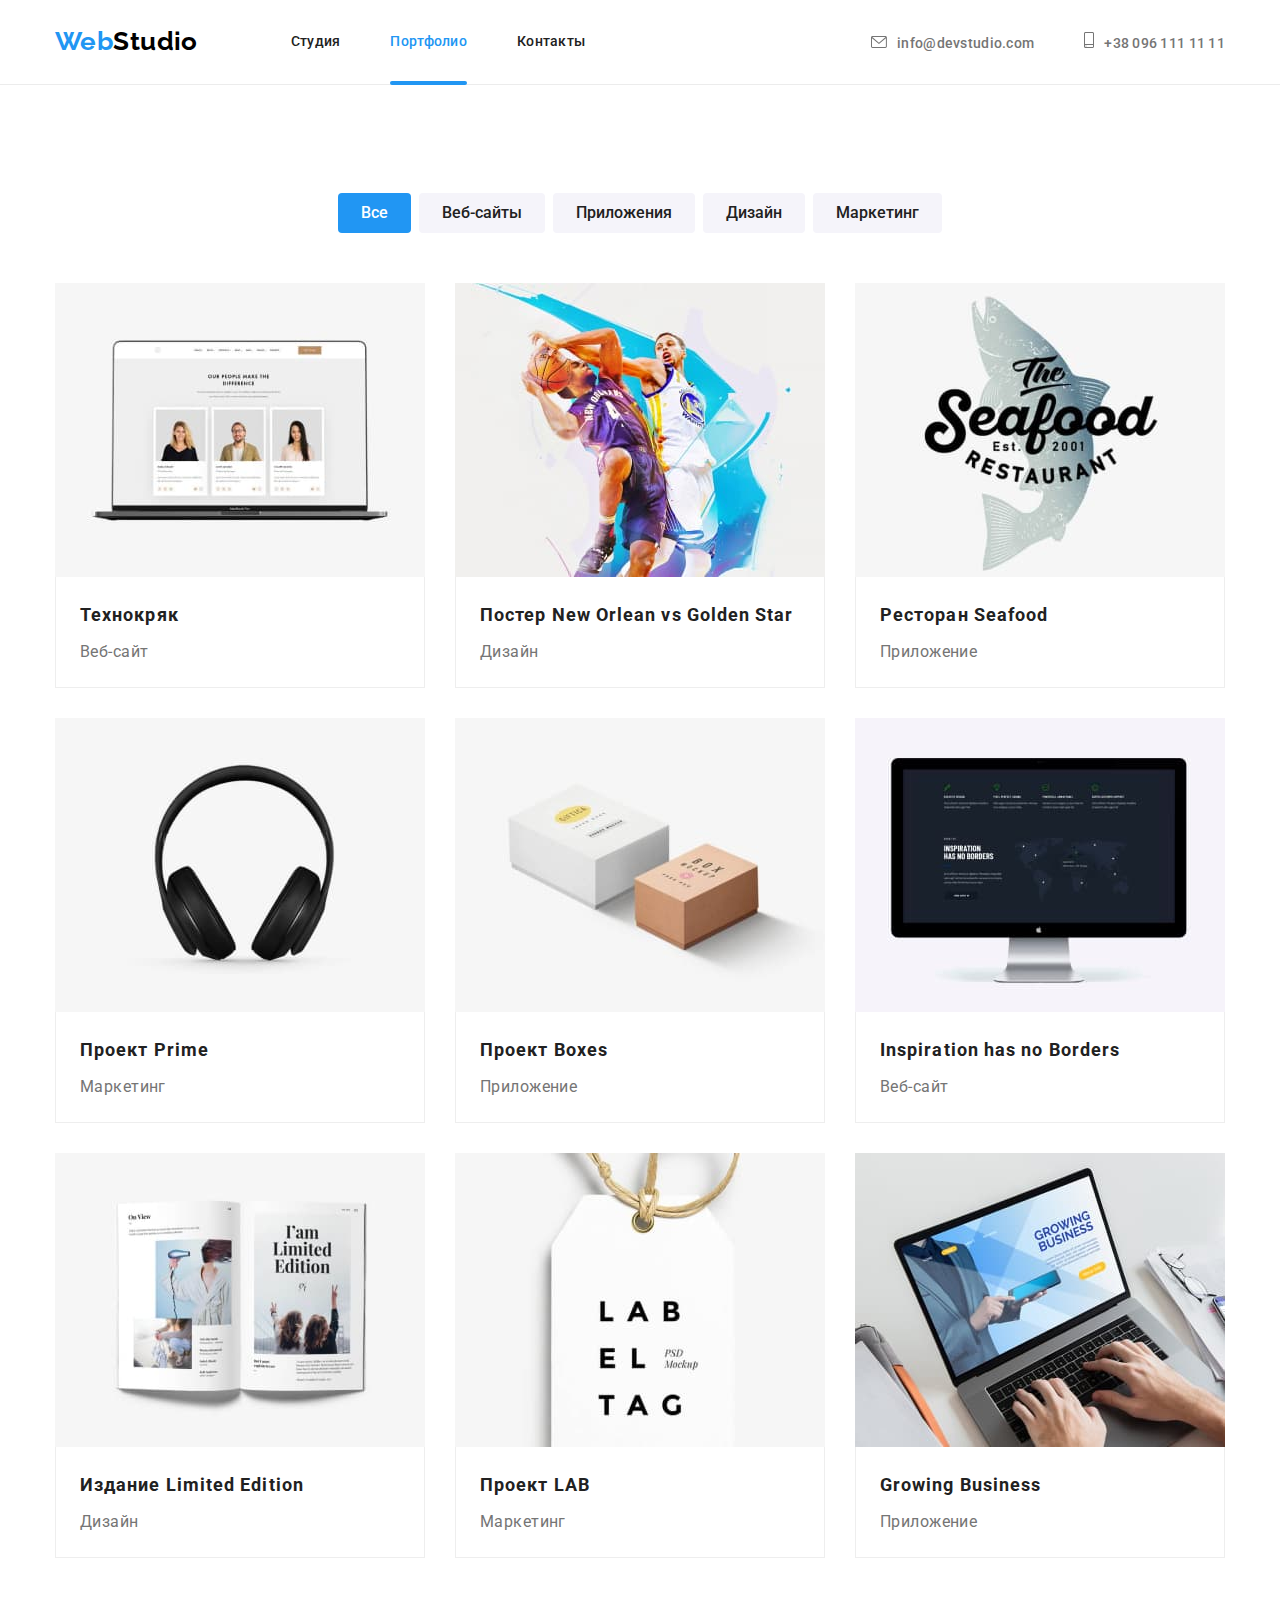
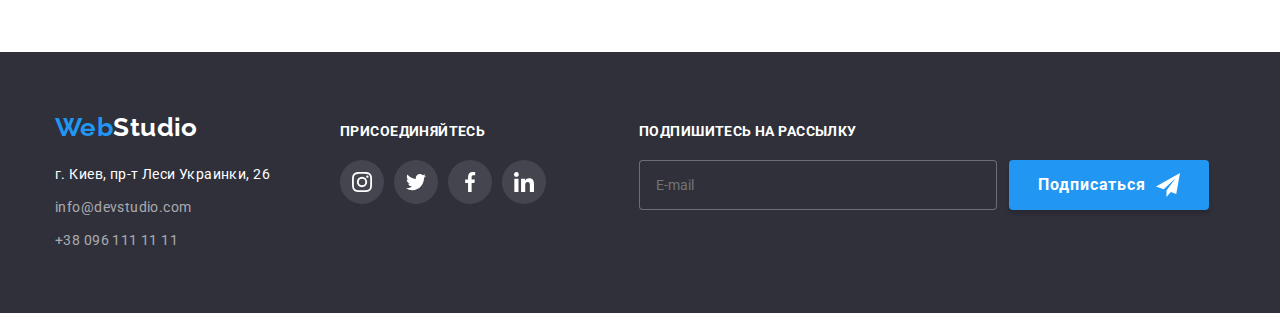
==== portfolio.html @ 598c696b "Initial commit" ====
<!DOCTYPE html>
<html lang="ru">
  <head>
    <meta charset="UTF-8" />
    <meta http-equiv="X-UA-Compatible" content="IE=edge" />
    <meta name="viewport" content="width=device-width, initial-scale=1.0" />
    <title>Portfolio</title>
    <link rel="preconnect" href="https://fonts.googleapis.com" />
    <link rel="preconnect" href="https://fonts.gstatic.com" crossorigin />
    <link
      href="https://fonts.googleapis.com/css2?family=Raleway:wght@700&family=Roboto:wght@400;500;700;900&display=swap"
      rel="stylesheet"
    />

    <link rel="stylesheet" href="./css/main.min.css" />
  </head>
  <body>
    <header class="header">
      <!--Навігація-->
      <div class="container header-box">
        <nav class="nav-box">
          <a href="./index.html" class="logo"><span class="logo--blue">Web</span>Studio</a>
          <ul class="list header-navigation">
            <li class="header__list-item">
              <a href="./index.html" class="header-navigation__link link">Студия</a>
            </li>
            <li class="header__list-item">
              <a href="./portfolio.html" class="header-navigation__link link current">Портфолио</a>
            </li>
            <li class="header__list-item">
              <a href="#" class="header-navigation__link link">Контакты</a>
            </li>
          </ul>
        </nav>
        <!--Контакти-->
        <ul class="list header-contact">
          <li class="header__list-item">
            <a class="header-contact__link" href="mailto:info@devstudio.com">
              <svg class="header-contact__icon-envelope" width="16" height="12">
                <use href="./images/icons.svg#icon-envelope"></use>
              </svg>
              info@devstudio.com</a
            >
          </li>
          <li class="header__list-item">
            <a class="header-contact__link" href="tel:+380961111111">
              <svg class="header-contact__icon-phone" width="10" height="16">
                <use href="./images/icons.svg#icon-smartphone"></use>
              </svg>
              +38 096 111 11 11</a
            >
          </li>
        </ul>
      </div>
    </header>
    <main>
      <section class="container--form">
        <div class="container">
          <h1 class="visually-hidden">Портфолио</h1>
          <ul class="filter-buttons">
            <li class="filter-buttons__list">
              <button type="button" class="filter-buttons__btn active">Все</button>
            </li>
            <li class="filter-buttons__list">
              <button type="button" class="filter-buttons__btn">Веб-сайты</button>
            </li>
            <li class="filter-buttons__list">
              <button type="button" class="filter-buttons__btn">Приложения</button>
            </li>
            <li class="filter-buttons__list">
              <button type="button" class="filter-buttons__btn">Дизайн</button>
            </li>
            <li class="filter-buttons__list">
              <button type="button" class="filter-buttons__btn">Маркетинг</button>
            </li>
          </ul>
          <ul class="list portfolio-cards">
            <li class="portfolio-cards__item--geometry">
              <a href="#" class="portfolio-cards__item link">
                <div class="portfolio-cards__overlay--position">
                  <img src="./images/img-1.jpg" alt="Веб-сайт" width="370" class="card-img" />
                  <div class="portfolio-cards__overlay">
                    <p class="portfolio-cards__overlay-label">
                      Ресурс предлагает комплексные предложения с разным уровнем функционала и
                      сервисов. Все это позволит посетителю получить исчерпывающие сведения о
                      компании или частном лице.
                    </p>
                  </div>
                </div>

                <div class="portfolio-cards__item--border">
                  <h2 class="portfolio-cards__title">Технокряк</h2>
                  <p class="portfolio-cards__description">Веб-сайт</p>
                </div>
              </a>
            </li>
            <li class="portfolio-cards__item--geometry">
              <a href="#" class="portfolio-cards__item link">
                <div class="portfolio-cards__overlay--position">
                  <img src="./images/img-2.jpg" alt="Дизайн" width="370" class="card-img" />
                  <div class="portfolio-cards__overlay">
                    <p class="portfolio-cards__overlay-label">
                      Ресурс предлагает комплексные предложения с разным уровнем функционала и
                      сервисов. Все это позволит посетителю получить исчерпывающие сведения о
                      компании или частном лице.
                    </p>
                  </div>
                </div>
                <div class="portfolio-cards__item--border">
                  <h2 class="portfolio-cards__title">Постер New Orlean vs Golden Star</h2>
                  <p class="portfolio-cards__description">Дизайн</p>
                </div>
              </a>
            </li>
            <li class="portfolio-cards__item--geometry">
              <a href="#" class="portfolio-cards__item link">
                <div class="portfolio-cards__overlay--position">
                  <img src="./images/img-3.jpg" alt="Приложение" width="370" class="card-img" />
                  <div class="portfolio-cards__overlay">
                    <p class="portfolio-cards__overlay-label">
                      Ресурс предлагает комплексные предложения с разным уровнем функционала и
                      сервисов. Все это позволит посетителю получить исчерпывающие сведения о
                      компании или частном лице.
                    </p>
                  </div>
                </div>
                <div class="portfolio-cards__item--border">
                  <h2 class="portfolio-cards__title">Ресторан Seafood</h2>
                  <p class="portfolio-cards__description">Приложение</p>
                </div>
              </a>
            </li>
            <li class="portfolio-cards__item--geometry">
              <a href="#" class="portfolio-cards__item link">
                <div class="portfolio-cards__overlay--position">
                  <img src="./images/img-4.jpg" alt="Маркетинг" width="370" class="card-img" />
                  <div class="portfolio-cards__overlay">
                    <p class="portfolio-cards__overlay-label">
                      Ресурс предлагает комплексные предложения с разным уровнем функционала и
                      сервисов. Все это позволит посетителю получить исчерпывающие сведения о
                      компании или частном лице.
                    </p>
                  </div>
                </div>
                <div class="portfolio-cards__item--border">
                  <h2 class="portfolio-cards__title">Проект Prime</h2>
                  <p class="portfolio-cards__description">Маркетинг</p>
                </div>
              </a>
            </li>
            <li class="portfolio-cards__item--geometry">
              <a href="#" class="portfolio-cards__item link">
                <div class="portfolio-cards__overlay--position">
                  <img src="./images/img-5.jpg" alt="Приложение" width="370" class="card-img" />
                  <div class="portfolio-cards__overlay">
                    <p class="portfolio-cards__overlay-label">
                      Ресурс предлагает комплексные предложения с разным уровнем функционала и
                      сервисов. Все это позволит посетителю получить исчерпывающие сведения о
                      компании или частном лице.
                    </p>
                  </div>
                </div>
                <div class="portfolio-cards__item--border">
                  <h2 class="portfolio-cards__title">Проект Boxes</h2>
                  <p class="portfolio-cards__description">Приложение</p>
                </div>
              </a>
            </li>
            <li class="portfolio-cards__item--geometry">
              <a href="#" class="portfolio-cards__item link">
                <div class="portfolio-cards__overlay--position">
                  <img src="./images/img-6.jpg" alt="Веб-сайт" width="370" class="card-img" />
                  <div class="portfolio-cards__overlay">
                    <p class="portfolio-cards__overlay-label">
                      Ресурс предлагает комплексные предложения с разным уровнем функционала и
                      сервисов. Все это позволит посетителю получить исчерпывающие сведения о
                      компании или частном лице.
                    </p>
                  </div>
                </div>
                <div class="portfolio-cards__item--border">
                  <h2 class="portfolio-cards__title">Inspiration has no Borders</h2>
                  <p class="portfolio-cards__description">Веб-сайт</p>
                </div>
              </a>
            </li>
            <li class="portfolio-cards__item--geometry">
              <a href="#" class="portfolio-cards__item link">
                <div class="portfolio-cards__overlay--position">
                  <img src="./images/img-7.jpg" alt="Дизайн" width="370" class="card-img" />
                  <div class="portfolio-cards__overlay">
                    <p class="portfolio-cards__overlay-label">
                      Ресурс предлагает комплексные предложения с разным уровнем функционала и
                      сервисов. Все это позволит посетителю получить исчерпывающие сведения о
                      компании или частном лице.
                    </p>
                  </div>
                </div>
                <div class="portfolio-cards__item--border">
                  <h2 class="portfolio-cards__title">Издание Limited Edition</h2>
                  <p class="portfolio-cards__description">Дизайн</p>
                </div>
              </a>
            </li>
            <li class="portfolio-cards__item--geometry">
              <a href="#" class="portfolio-cards__item link">
                <div class="portfolio-cards__overlay--position">
                  <img src="./images/img-8.jpg" alt="Маркетинг" width="370" class="card-img" />
                  <div class="portfolio-cards__overlay">
                    <p class="portfolio-cards__overlay-label">
                      Ресурс предлагает комплексные предложения с разным уровнем функционала и
                      сервисов. Все это позволит посетителю получить исчерпывающие сведения о
                      компании или частном лице.
                    </p>
                  </div>
                </div>
                <div class="portfolio-cards__item--border">
                  <h2 class="portfolio-cards__title">Проект LAB</h2>
                  <p class="portfolio-cards__description">Маркетинг</p>
                </div>
              </a>
            </li>
            <li class="portfolio-cards__item--geometry">
              <a href="#" class="portfolio-cards__item link">
                <div class="portfolio-cards__overlay--position">
                  <img src="./images/img-9.jpg" alt="Приложение" width="370" class="card-img" />
                  <div class="portfolio-cards__overlay">
                    <p class="portfolio-cards__overlay-label">
                      Ресурс предлагает комплексные предложения с разным уровнем функционала и
                      сервисов. Все это позволит посетителю получить исчерпывающие сведения о
                      компании или частном лице.
                    </p>
                  </div>
                </div>
                <div class="portfolio-cards__item--border">
                  <h2 class="portfolio-cards__title">Growing Business</h2>
                  <p class="portfolio-cards__description">Приложение</p>
                </div>
              </a>
            </li>
          </ul>
        </div>
      </section>
    </main>
    <!-- Футер -->
    <footer class="footer">
      <div class="container footer--centered">
        <div>
          <a href="./index.html" class="footer__logo logo"
            ><span class="logo--blue">Web</span>Studio</a
          >
          <address class="address">
            <ul class="list">
              <li>
                <a href="#" class="address__link">г. Киев, пр-т Леси Украинки, 26</a>
              </li>
              <li class="address__item">
                <a href="mailto:info@devstudio.com" class="footer__contact-link"
                  >info@devstudio.com</a
                >
              </li>
              <li class="address__item">
                <a href="tel:+380961111111" class="footer__contact-link">+38 096 111 11 11</a>
              </li>
            </ul>
          </address>
        </div>
        <div class="footer-socials">
          <h2 class="footer-socials__title">Присоединяйтесь</h2>
          <ul class="footer-socials__list--position list">
            <li class="socials__item">
              <a class="footer-socials__link socials__link" href="#">
                <svg class="socials__icon" width="20" height="20">
                  <use href="./images/icons.svg#icon-instagram-2"></use>
                </svg>
              </a>
            </li>
            <li class="socials__item">
              <a class="footer-socials__link socials__link" href="#">
                <svg class="socials__icon" width="20" height="20">
                  <use href="./images/icons.svg#icon-twitter-1"></use>
                </svg>
              </a>
            </li>

            <li class="socials__item">
              <a class="footer-socials__link socials__link" href="#">
                <svg class="socials__icon" width="20" height="20">
                  <use href="./images/icons.svg#icon-facebook-1"></use>
                </svg>
              </a>
            </li>

            <li class="socials__item">
              <a class="footer-socials__link socials__link" href="#">
                <svg class="socials__icon" width="20" height="20">
                  <use href="./images/icons.svg#icon-linkedin-1"></use>
                </svg>
              </a>
            </li>
          </ul>
        </div>
        <form class="subscribe-form">
          <label class="subscribe-label" for="email">
            <span class="subscribe-form__title">Подпишитесь на рассылку</span>
            <input
              class="subscribe-form__input"
              type="email"
              name="email"
              id="email"
              placeholder="E-mail"
            />
          </label>
          <button class="subscribe-form__btn" type="submit">
            <span>Подписаться</span>
            <svg class="subscribe-form__icon" width="24" height="24">
              <use href="./images/icons.svg#icon-send"></use>
            </svg>
          </button>
        </form>
      </div>
    </footer>
  </body>
</html>
---- css/main.min.css ----
/*! modern-normalize v1.1.0 | MIT License | https://github.com/sindresorhus/modern-normalize */*,::before,::after{-webkit-box-sizing:border-box;box-sizing:border-box}html{line-height:1.15;-webkit-text-size-adjust:100%;-moz-tab-size:4;-o-tab-size:4;tab-size:4}body{margin:0;font-family:system-ui,-apple-system,"Segoe UI",Roboto,Helvetica,Arial,sans-serif,"Apple Color Emoji","Segoe UI Emoji"}hr{height:0;color:inherit}abbr[title]{-webkit-text-decoration:underline dotted;text-decoration:underline dotted}b,strong{font-weight:bolder}code,kbd,samp,pre{font-family:ui-monospace, SFMono-Regular, Consolas, 'Liberation Mono', Menlo, monospace;font-size:1em}small{font-size:80%}sub,sup{font-size:75%;line-height:0;position:relative;vertical-align:baseline}sub{bottom:-0.25em}sup{top:-0.5em}table{text-indent:0;border-color:inherit}button,input,optgroup,select,textarea{font-family:inherit;font-size:100%;line-height:1.15;margin:0}button,select{text-transform:none}button,[type='button'],[type='reset'],[type='submit']{-webkit-appearance:button}::-moz-focus-inner{border-style:none;padding:0}:-moz-focusring{outline:1px dotted ButtonText}:-moz-ui-invalid{box-shadow:none}legend{padding:0}progress{vertical-align:baseline}::-webkit-inner-spin-button,::-webkit-outer-spin-button{height:auto}[type='search']{-webkit-appearance:textfield;outline-offset:-2px}::-webkit-search-decoration{-webkit-appearance:none}::-webkit-file-upload-button{-webkit-appearance:button;font:inherit}summary{display:list-item}.visually-hidden{position:absolute;width:1px;height:1px;margin:-1px;border:0;padding:0;white-space:nowrap;-webkit-clip-path:inset(100%);clip-path:inset(100%);clip:rect(0 0 0 0);overflow:hidden}h1,h2,h3,h4,h5,h6,p{margin:0}.list{list-style-type:none;margin:0;padding:0}.works--form{padding-top:0}body{font-family:"Roboto",sans-serif;color:#757575;background-color:#fff;font-size:14px;letter-spacing:0.03em}img{display:block}.container{width:1200px;padding-left:15px;padding-right:15px;margin-left:auto;margin-right:auto}.header{border-bottom:1px solid #ececec}.header-box{display:-webkit-box;display:-ms-flexbox;display:flex;-webkit-box-align:center;-ms-flex-align:center;align-items:center}.header .header-contact{display:-webkit-box;display:-ms-flexbox;display:flex;-webkit-box-align:baseline;-ms-flex-align:baseline;align-items:baseline;margin-left:auto}.header__list-item{display:inline-block}.header__list-item:not(:last-child){margin-right:50px}.header-contact__icon-envelope{display:inline-block;fill:currentColor;width:16px;height:12px;margin-right:10px;background-size:contain}.header-contact__icon-phone{display:inline-block;fill:currentColor;width:10px;height:16px;margin-right:10px}.header-contact__link{display:-webkit-box;display:-ms-flexbox;display:flex;-webkit-box-align:baseline;-ms-flex-align:baseline;align-items:baseline;text-decoration:none;font-weight:500;line-height:1.14;letter-spacing:0.02em;padding-top:32px;padding-bottom:32px;color:#757575;-webkit-transition:color 250ms cubic-bezier(0.4, 0, 0.2, 1);transition:color 250ms cubic-bezier(0.4, 0, 0.2, 1)}.header-contact__link:not(:last-child){margin-right:50px;margin-left:330px}.header-contact__link:hover,.header-contact__link:focus{color:#2196f3}.logo{display:block;color:#000;font-family:"Raleway",sans-serif;font-weight:700;font-size:26px;line-height:1.19;text-decoration:none;margin-right:93px;padding-top:24px;padding-bottom:25px}.logo--blue{color:#2196f3}.nav-box{display:-webkit-box;display:-ms-flexbox;display:flex;-webkit-box-align:center;-ms-flex-align:center;align-items:center}.header-navigation{display:-webkit-box;display:-ms-flexbox;display:flex}.header-navigation__link{display:-webkit-box;display:-ms-flexbox;display:flex;-webkit-box-align:baseline;-ms-flex-align:baseline;align-items:baseline;color:#212121;text-decoration:none;font-weight:500;line-height:1.14;letter-spacing:0.02em;padding-top:32px;padding-bottom:32px;-webkit-transition:color 250ms cubic-bezier(0.4, 0, 0.2, 1);transition:color 250ms cubic-bezier(0.4, 0, 0.2, 1)}.header-navigation__link:hover,.header-navigation__link:focus{color:#2196f3}.header-navigation__link.current{color:#2196f3;position:relative}.header-navigation__link.current::after{position:absolute;content:'';display:block;width:100%;height:4px;border-radius:2px;background-color:#2196f3;left:0;bottom:-3px;-webkit-transition:opacity 250ms cubic-bezier(0.4, 0, 0.2, 1);transition:opacity 250ms cubic-bezier(0.4, 0, 0.2, 1)}.section-title{color:#212121;font-size:36px;line-height:1.17;text-align:center;margin-bottom:50px}.container--form{padding-top:94px;padding-bottom:94px;background-color:#fff}.section-box{display:-webkit-box;display:-ms-flexbox;display:flex}.team__item,.portfolio-cards__item--geometry{display:block;margin-right:30px;margin-bottom:30px}.section-box__label{position:absolute;width:100%;padding:27px 0;background-color:rgba(47,48,58,0.8);color:#fff;font-weight:700;line-height:1.14;text-align:center;letter-spacing:0.03em;text-transform:uppercase;bottom:0;left:0}.hero__button{color:#fff;background-color:#2196f3;font-family:inherit;font-weight:700;font-size:16px;line-height:1.88;cursor:pointer;margin:0 485px;min-width:200px;min-height:50px;padding:10px 32px;border-radius:4px;border:transparent;-webkit-transition:color 250ms cubic-bezier(0.4, 0, 0.2, 1);transition:color 250ms cubic-bezier(0.4, 0, 0.2, 1)}.hero__button:hover,.hero__button:focus{background-color:#188ce8}.hero__title{color:#fff;font-weight:900;font-size:44px;line-height:1.36;text-align:center;letter-spacing:0.06em;text-transform:uppercase;margin-left:auto;margin-right:auto;margin-bottom:30px;width:696px}.hero--form{padding-top:200px;padding-bottom:200px}.hero{background-color:#2f303a;background-image:-webkit-gradient(linear, left top, right top, from(rgba(47,48,58,0.4)), to(rgba(47,48,58,0.4))),url(../images/hero-img.jpg);background-image:linear-gradient(to right, rgba(47,48,58,0.4), rgba(47,48,58,0.4)),url(../images/hero-img.jpg);max-width:1600px;background-position:center;background-size:cover;margin-left:auto;margin-right:auto}.section-box__item{position:relative;margin-right:30px}.section-box__item:last-child{margin-right:0px}.benefits__icon{display:-webkit-box;display:-ms-flexbox;display:flex;-webkit-box-align:center;-ms-flex-align:center;align-items:center;-webkit-box-pack:center;-ms-flex-pack:center;justify-content:center;height:120px;margin-bottom:30px;border-radius:4px;background-color:#f5f4fa;-webkit-transition:color 250ms cubic-bezier(0.4, 0, 0.2, 1);transition:color 250ms cubic-bezier(0.4, 0, 0.2, 1)}.benefits__title{font-size:14px;line-height:1.14;text-transform:uppercase;color:#212121}.benefits__label{line-height:1.71;margin-top:10px;width:270px}.portfolio-cards__item--geometry:nth-child(3n+3){margin-right:0px}.portfolio-cards__item--border{padding:20px 24px;border-right:1px solid #eee;border-bottom:1px solid #eee;border-left:1px solid #eee}.portfolio-box{padding-bottom:94px;padding-top:94px}.filter-buttons{display:-webkit-box;display:-ms-flexbox;display:flex;-webkit-box-pack:center;-ms-flex-pack:center;justify-content:center;list-style-type:none;margin-bottom:50px;padding:0}.filter-buttons__list{margin-left:8px}.filter-buttons__list:first-child{margin-left:0}.filter-buttons__btn{font-family:inherit;color:#212121;background-color:#f5f4fa;font-weight:500;font-size:16px;line-height:1.62;text-align:center;padding:6px 22px;border:1px solid transparent;border-radius:4px;-webkit-transition:color 250ms cubic-bezier(0.4, 0, 0.2, 1),background-color 250ms cubic-bezier(0.4, 0, 0.2, 1),-webkit-box-shadow 250ms cubic-bezier(0.4, 0, 0.2, 1);transition:color 250ms cubic-bezier(0.4, 0, 0.2, 1),background-color 250ms cubic-bezier(0.4, 0, 0.2, 1),-webkit-box-shadow 250ms cubic-bezier(0.4, 0, 0.2, 1);transition:color 250ms cubic-bezier(0.4, 0, 0.2, 1),background-color 250ms cubic-bezier(0.4, 0, 0.2, 1),box-shadow 250ms cubic-bezier(0.4, 0, 0.2, 1);transition:color 250ms cubic-bezier(0.4, 0, 0.2, 1),background-color 250ms cubic-bezier(0.4, 0, 0.2, 1),box-shadow 250ms cubic-bezier(0.4, 0, 0.2, 1),-webkit-box-shadow 250ms cubic-bezier(0.4, 0, 0.2, 1)}.filter-buttons__btn:hover,.filter-buttons__btn:focus{color:#fff;background-color:#2196f3;-webkit-box-shadow:0px 3px 1px rgba(0,0,0,0.1),0px 1px 2px rgba(0,0,0,0.08),0px 2px 2px rgba(0,0,0,0.12);box-shadow:0px 3px 1px rgba(0,0,0,0.1),0px 1px 2px rgba(0,0,0,0.08),0px 2px 2px rgba(0,0,0,0.12)}.filter-buttons__btn.active{background-color:#2196f3;color:#fff}.portfolio-cards__overlay--position{position:relative;overflow:hidden}.portfolio-cards__overlay{position:absolute;top:0;left:0;width:370px;padding:63px 24px;background-color:rgba(33,150,243,0.9);overflow:hidden;-webkit-transition:-webkit-transform 250ms cubic-bezier(0.4, 0, 0.2, 1);transition:-webkit-transform 250ms cubic-bezier(0.4, 0, 0.2, 1);transition:transform 250ms cubic-bezier(0.4, 0, 0.2, 1);transition:transform 250ms cubic-bezier(0.4, 0, 0.2, 1), -webkit-transform 250ms cubic-bezier(0.4, 0, 0.2, 1);-webkit-transform:translateY(160%);transform:translateY(160%)}.portfolio-cards__overlay-label{font-size:18px;line-height:1.56;letter-spacing:0.03em;color:#fff}.portfolio-cards{display:-webkit-box;display:-ms-flexbox;display:flex;-ms-flex-wrap:wrap;flex-wrap:wrap;margin-bottom:-30px}.portfolio-cards__item{text-decoration:none;display:block;-webkit-transition:-webkit-box-shadow 250ms cubic-bezier(0.4, 0, 0.2, 1);transition:-webkit-box-shadow 250ms cubic-bezier(0.4, 0, 0.2, 1);transition:box-shadow 250ms cubic-bezier(0.4, 0, 0.2, 1);transition:box-shadow 250ms cubic-bezier(0.4, 0, 0.2, 1), -webkit-box-shadow 250ms cubic-bezier(0.4, 0, 0.2, 1)}.portfolio-cards__item:hover,.portfolio-cards__item:focus{-webkit-box-shadow:0px 4px 4px rgba(0,0,0,0.25);box-shadow:0px 4px 4px rgba(0,0,0,0.25)}.portfolio-cards__item:hover .portfolio-cards__overlay{position:absolute;top:0;left:0;width:370px;padding:63px 24px;background-color:rgba(33,150,243,0.9);-webkit-transform:translateY(0);transform:translateY(0)}.portfolio-cards__title{font-size:18px;line-height:2;letter-spacing:0.06em;color:#212121;margin-bottom:4px}.portfolio-cards__description{font-size:16px;line-height:1.88;color:#757575}.team--bgc{background-color:#f5f4fa}.team__item{-webkit-box-shadow:0px 1px 3px rgba(0,0,0,0.12),0px 1px 1px rgba(0,0,0,0.14),0px 2px 1px rgba(0,0,0,0.2);box-shadow:0px 1px 3px rgba(0,0,0,0.12),0px 1px 1px rgba(0,0,0,0.14),0px 2px 1px rgba(0,0,0,0.2);border-radius:0px 0px 4px 4px}.team__item--border{background-color:#fff;padding-top:30px;padding-bottom:30px;border-radius:0px 0px 4px 4px;border-right:1px solid #eee;border-bottom:1px solid #eee;border-left:1px solid #eee}.team__member{font-weight:500;font-size:16px;line-height:1.19;text-align:center;color:#212121}.team__position{font-size:16px;line-height:1.19;text-align:center;margin-top:10px;margin-bottom:16px}.socials{display:-webkit-box;display:-ms-flexbox;display:flex;-webkit-box-pack:center;-ms-flex-pack:center;justify-content:center}.socials__item:not(:last-child){margin-right:10px}.socials__link{display:-webkit-box;display:-ms-flexbox;display:flex;-webkit-box-pack:center;-ms-flex-pack:center;justify-content:center;-webkit-box-align:center;-ms-flex-align:center;align-items:center;width:44px;height:44px;border-radius:50%;color:#afb1b8;-webkit-transition:background-color 250ms cubic-bezier(0.4, 0, 0.2, 1),color 250ms cubic-bezier(0.4, 0, 0.2, 1);transition:background-color 250ms cubic-bezier(0.4, 0, 0.2, 1),color 250ms cubic-bezier(0.4, 0, 0.2, 1)}.socials__link:hover,.socials__link:focus{background-color:#2196f3;color:#fff}.socials__icon{fill:currentColor}.clients{display:-webkit-box;display:-ms-flexbox;display:flex;-webkit-box-pack:center;-ms-flex-pack:center;justify-content:center;margin-top:50px}.clients__item:not(:last-child){margin-right:30px}.clients__link{display:-webkit-box;display:-ms-flexbox;display:flex;-webkit-box-pack:center;-ms-flex-pack:center;justify-content:center;-webkit-box-align:center;-ms-flex-align:center;align-items:center;width:170px;height:92px;color:#afb1b8;border:1px solid #afb1b8;border-radius:5px;-webkit-transition:color 250ms cubic-bezier(0.4, 0, 0.2, 1),border 250ms cubic-bezier(0.4, 0, 0.2, 1);transition:color 250ms cubic-bezier(0.4, 0, 0.2, 1),border 250ms cubic-bezier(0.4, 0, 0.2, 1)}.clients__link:hover,.clients__link:focus{color:#2196f3;border:1px solid #2196f3}.clients__icon{fill:currentColor;background-size:contain}.footer{background-color:#2f303a;padding-top:60px;padding-bottom:60px}.footer--centered{display:-webkit-box;display:-ms-flexbox;display:flex;-webkit-box-align:baseline;-ms-flex-align:baseline;align-items:baseline}.footer__logo{color:#fff;padding:0;margin:0}.address{margin-top:20px}.address__link{color:#fff;font-style:normal;line-height:1.71;text-decoration:none;font-style:normal}.address__item{margin-top:9px}.footer__contact-link{text-decoration:none;color:rgba(255,255,255,0.6);font-style:normal;line-height:1.71;-webkit-transition:color 250ms cubic-bezier(0.4, 0, 0.2, 1);transition:color 250ms cubic-bezier(0.4, 0, 0.2, 1)}.footer__contact-link:hover,.footer__contact-link:focus{color:#2196f3}.footer-socials{margin-left:70px}.footer-socials__title,.subscribe-label{color:#fff;font-weight:700;font-size:14px;line-height:1.14;letter-spacing:0.03em;text-transform:uppercase}.footer-socials__title{margin-bottom:20px}.footer-socials__list--position{display:-webkit-box;display:-ms-flexbox;display:flex;-webkit-box-pack:center;-ms-flex-pack:center;justify-content:center}.footer-socials__link{color:#fff;background-color:rgba(255,255,255,0.1);-webkit-transition:background-color 250ms cubic-bezier(0.4, 0, 0.2, 1);transition:background-color 250ms cubic-bezier(0.4, 0, 0.2, 1)}.footer-socials__link:hover,.footer-socials__link:focus{background-color:#2196f3}.subscribe-form{display:-webkit-box;display:-ms-flexbox;display:flex;-webkit-box-align:end;-ms-flex-align:end;align-items:flex-end;margin-left:93px;margin-right:auto}.subscribe-form__title{display:block;margin-bottom:20px}.subscribe-form__input{width:358px;height:50px;margin-right:12px;padding:15px 16px;background-color:#2f303a;color:rgba(255,255,255,0.6);outline:transparent;border:1px solid rgba(255,255,255,0.3);border-radius:4px}.subscribe-form__icon{margin-left:10px}.subscribe-form__btn{display:-webkit-box;display:-ms-flexbox;display:flex;-webkit-box-pack:center;-ms-flex-pack:center;justify-content:center;-webkit-box-align:center;-ms-flex-align:center;align-items:center;width:200px;height:50px;background-color:#2196f3;color:#fff;font-weight:700;font-size:16px;line-height:1.88;letter-spacing:0.06em;cursor:pointer;border-radius:4px;-webkit-box-shadow:0px 4px 4px rgba(0,0,0,0.15);box-shadow:0px 4px 4px rgba(0,0,0,0.15);border-color:transparent}.backdrop{position:fixed;top:0;left:0;width:100vw;height:100vh;background-color:rgba(0,0,0,0.2);opacity:1;visibility:visible;pointer-events:initial;-webkit-transition:opacity 250ms cubic-bezier(0.4, 0, 0.2, 1),visibility 250ms cubic-bezier(0.4, 0, 0.2, 1);transition:opacity 250ms cubic-bezier(0.4, 0, 0.2, 1),visibility 250ms cubic-bezier(0.4, 0, 0.2, 1)}.backdrop.is-hidden{opacity:0;visibility:hidden;pointer-events:none}.modal{position:absolute;top:50%;left:50%;-webkit-transform:translate(-50%, -50%);transform:translate(-50%, -50%);width:528px;height:581px;padding:40px 40px;background-color:#fff;-webkit-box-shadow:0px 1px 3px rgba(0,0,0,0.12),0px 1px 1px rgba(0,0,0,0.14),0px 2px 1px rgba(0,0,0,0.2);box-shadow:0px 1px 3px rgba(0,0,0,0.12),0px 1px 1px rgba(0,0,0,0.14),0px 2px 1px rgba(0,0,0,0.2);border-radius:4px}.modal__close-btn{position:absolute;top:8px;right:8px;display:-webkit-box;display:-ms-flexbox;display:flex;-webkit-box-pack:center;-ms-flex-pack:center;justify-content:center;-webkit-box-align:center;-ms-flex-align:center;align-items:center;width:30px;height:30px;border:1px solid rgba(0,0,0,0.1);border-radius:50%;padding:0;background-color:#fff;cursor:pointer}.modal__close-btn:hover .modal__close-icon,.modal__close-btn:focus .modal__close-icon{fill:#2196f3}.modal__close-icon{-webkit-transition:fill 250ms cubic-bezier(0.4, 0, 0.2, 1);transition:fill 250ms cubic-bezier(0.4, 0, 0.2, 1)}.modal-form{display:-webkit-box;display:-ms-flexbox;display:flex;-webkit-box-orient:vertical;-webkit-box-direction:normal;-ms-flex-direction:column;flex-direction:column;-webkit-box-align:center;-ms-flex-align:center;align-items:center}.modal-form__title{font-weight:700;font-size:20px;line-height:1.15;text-align:center;letter-spacing:0.03em;margin-bottom:12px;color:#212121}.modal-form__group{display:-webkit-box;display:-ms-flexbox;display:flex;-webkit-box-orient:vertical;-webkit-box-direction:normal;-ms-flex-direction:column;flex-direction:column;width:448px}.modal-form__label{position:relative;display:-webkit-box;display:-ms-flexbox;display:flex;-webkit-box-orient:vertical;-webkit-box-direction:normal;-ms-flex-direction:column;flex-direction:column;margin-bottom:10px;font-size:12px;line-height:1.16;letter-spacing:0.01em}.modal-form__label:last-of-type{margin-bottom:20px}.modal-form__input{height:40px;margin-top:4px;padding-left:41px;outline:transparent;border:1px solid rgba(33,33,33,0.2);border-radius:4px;-webkit-transition:border 250ms cubic-bezier(0.4, 0, 0.2, 1);transition:border 250ms cubic-bezier(0.4, 0, 0.2, 1)}.modal-form__input:hover,.modal-form__input:focus-within{border:1px solid #2196f3}.modal-form__input:hover+.modal-form__icon,.modal-form__input:focus+.modal-form__icon{fill:#2196f3}.modal-form__textarea-input{height:120px;padding:12px 16px;resize:none}.modal-form__textarea-input::-webkit-input-placeholder{line-height:1.17;letter-spacing:0.01em;color:rgba(117,117,117,0.5)}.modal-form__textarea-input:-ms-input-placeholder{line-height:1.17;letter-spacing:0.01em;color:rgba(117,117,117,0.5)}.modal-form__textarea-input::-ms-input-placeholder{line-height:1.17;letter-spacing:0.01em;color:rgba(117,117,117,0.5)}.modal-form__textarea-input::placeholder{line-height:1.17;letter-spacing:0.01em;color:rgba(117,117,117,0.5)}.modal-form__icon{position:absolute;top:0;left:0;-webkit-transform:translate(12px, 29px);transform:translate(12px, 29px);fill:#212121;-webkit-transition:fill 250ms cubic-bezier(0.4, 0, 0.2, 1);transition:fill 250ms cubic-bezier(0.4, 0, 0.2, 1)}.modal-form__agreement-form{display:-webkit-box;display:-ms-flexbox;display:flex;-webkit-box-align:center;-ms-flex-align:center;align-items:center;-webkit-box-pack:center;-ms-flex-pack:center;justify-content:center}.modal-form__agreement-label{display:-webkit-box;display:-ms-flexbox;display:flex;-webkit-box-align:center;-ms-flex-align:center;align-items:center}.checkbox-txt{line-height:1.71}.checkbox-link{line-height:1.71;color:#2196f3}.modal-form__checkbox{display:-webkit-box;display:-ms-flexbox;display:flex;-webkit-box-align:center;-ms-flex-align:center;align-items:center;-webkit-box-pack:center;-ms-flex-pack:center;justify-content:center;width:16px;height:15px;margin-right:7px;border-radius:2px;outline:2px solid #2196f3;outline-offset:-2px;background-color:#fff;-webkit-transition:background-color 250ms cubic-bezier(0.4, 0, 0.2, 1);transition:background-color 250ms cubic-bezier(0.4, 0, 0.2, 1)}.modal-form__checkbox:focus{outline:2px solid #212121;outline-offset:-2px}.modal-form__checkbox-icon{fill:#fff}.checkbox:checked+.modal-form__checkbox{background-color:#2196f3}.modal-form__send-btn{margin-top:30px;-webkit-transition:background-color 250ms cubic-bezier(0.4, 0, 0.2, 1),-webkit-box-shadow 250ms cubic-bezier(0.4, 0, 0.2, 1);transition:background-color 250ms cubic-bezier(0.4, 0, 0.2, 1),-webkit-box-shadow 250ms cubic-bezier(0.4, 0, 0.2, 1);transition:background-color 250ms cubic-bezier(0.4, 0, 0.2, 1),box-shadow 250ms cubic-bezier(0.4, 0, 0.2, 1);transition:background-color 250ms cubic-bezier(0.4, 0, 0.2, 1),box-shadow 250ms cubic-bezier(0.4, 0, 0.2, 1),-webkit-box-shadow 250ms cubic-bezier(0.4, 0, 0.2, 1)}.modal-form__send-btn:hover,.modal-form__send-btn:focus{-webkit-box-shadow:0px 4px 4px rgba(0,0,0,0.15);box-shadow:0px 4px 4px rgba(0,0,0,0.15);background-color:#188ce8}
/*# sourceMappingURL=main.min.css.map */
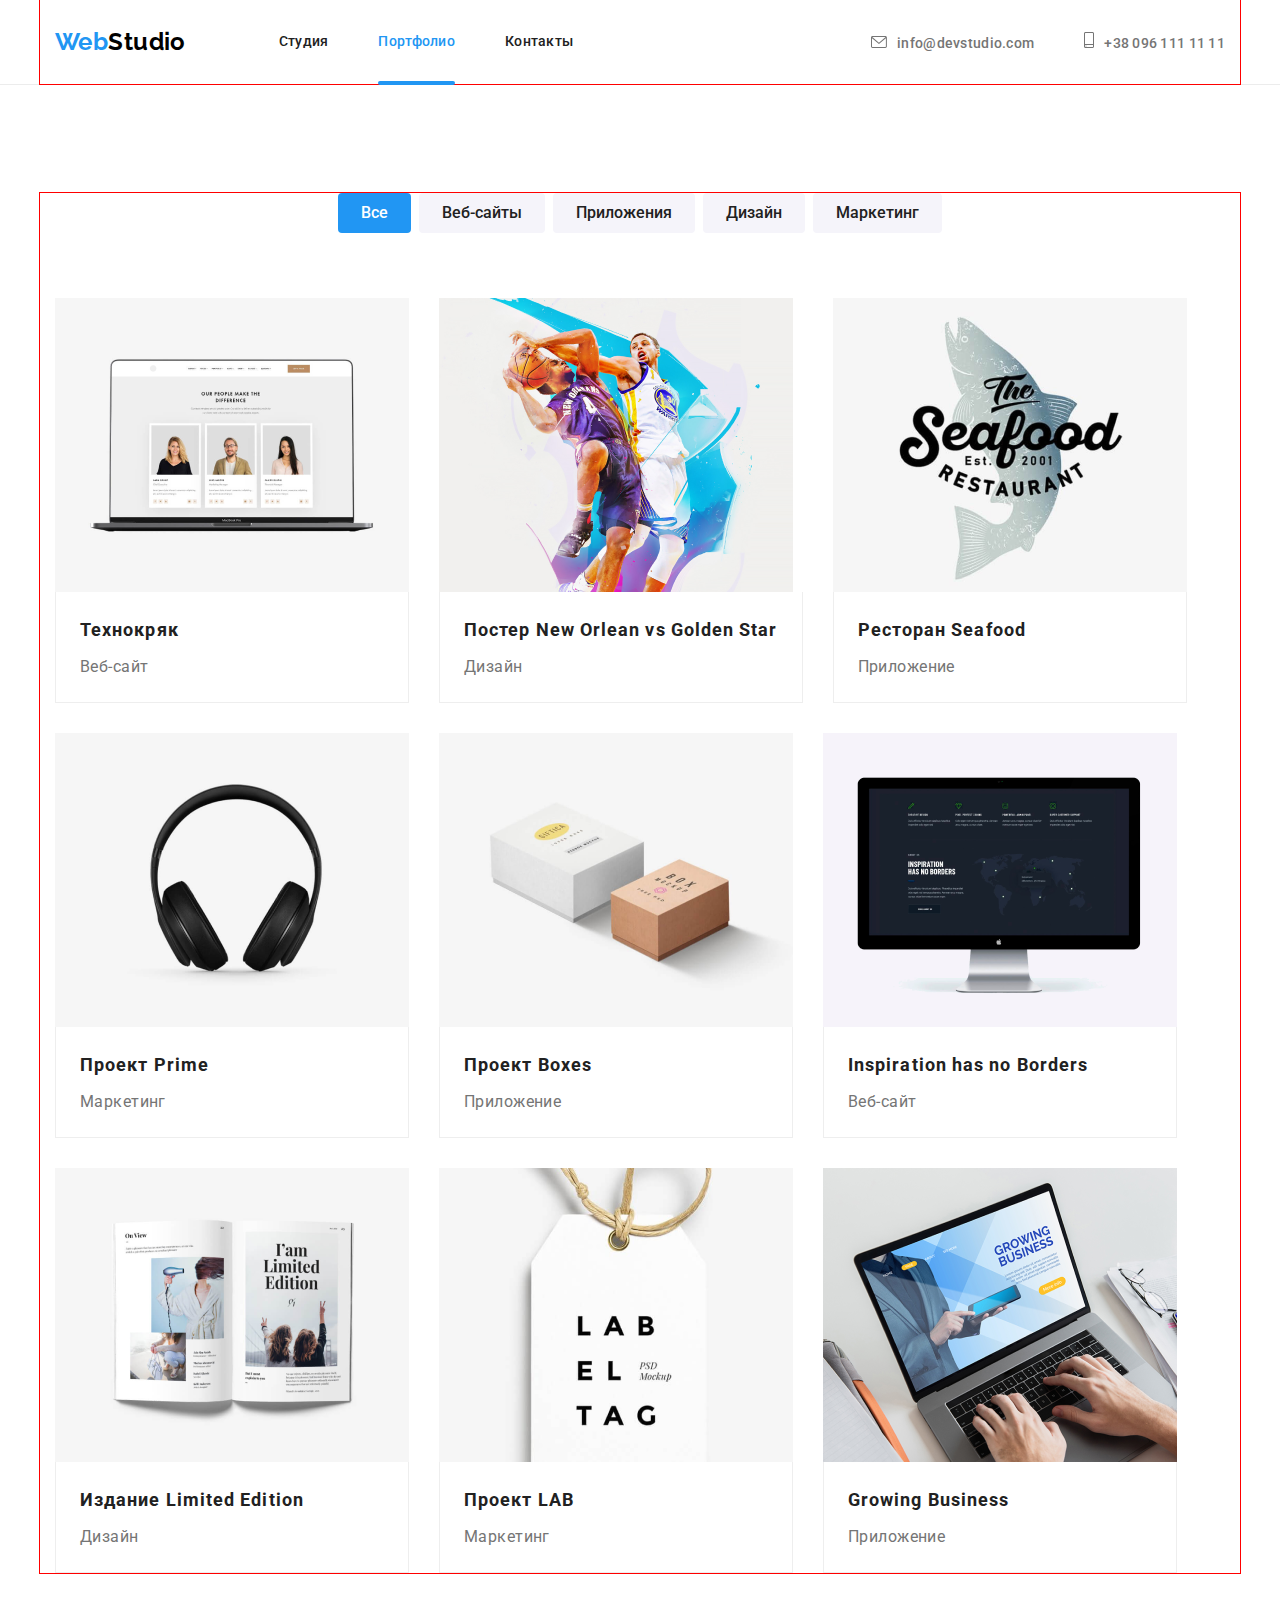
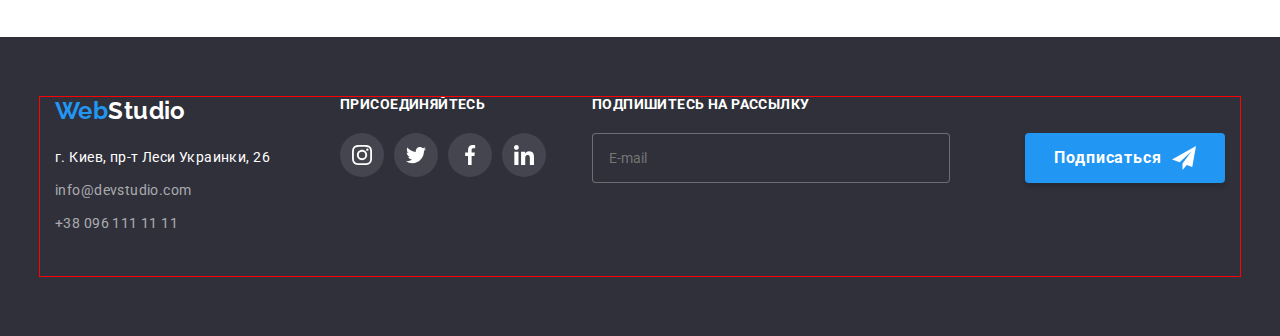
==== commit e2547a12: "commit" ====
--- a/portfolio.html
+++ b/portfolio.html
@@ -17,9 +17,10 @@
   <body>
     <header class="header">
       <!--Навігація-->
+
       <div class="container header-box">
+        <a href="./index.html" class="logo"><span class="logo--blue">Web</span>Studio</a>
         <nav class="nav-box">
-          <a href="./index.html" class="logo"><span class="logo--blue">Web</span>Studio</a>
           <ul class="list header-navigation">
             <li class="header__list-item">
               <a href="./index.html" class="header-navigation__link link">Студия</a>
@@ -31,19 +32,80 @@
               <a href="#" class="header-navigation__link link">Контакты</a>
             </li>
           </ul>
+
+          <!-- Mobile menu -->
+
+          <!-- Кнопка -->
+          <button class="menu-button" type="button" data-menu-button aria-expanded="false">
+            <svg
+              class="menu-icons--color"
+              aria-label="Переключатель мобильного меню"
+              aria-controls="mobile-menu"
+              width="40"
+              height="40"
+            >
+              <use class="icon-menu" href="./images/icons.svg#icon-menu"></use>
+              <use class="icon-cross" href="./images/icons.svg#icon-close-m"></use>
+            </svg>
+          </button>
+          <!-- Вікно меню -->
+          <div class="mobile-menu" data-menu id="mobile-menu">
+            <!-- Навігація -->
+            <ul class="mobile-menu__nav list">
+              <li class="mobile-menu__item">
+                <a href="./index.html" class="mobile-menu__link current link">Студия</a>
+              </li>
+              <li class="mobile-menu__item">
+                <a href="./portfolio.html" class="mobile-menu__link link">Портфолио</a>
+              </li>
+              <li class="mobile-menu__item">
+                <a href="#" class="mobile-menu__link link">Контакты</a>
+              </li>
+            </ul>
+            <!-- Контакти -->
+            <ul class="mobile-menu__contacts list">
+              <li class="mobile-menu__contact">
+                <a class="mobile-menu__contact-tel link" href="tel:+380961111111"
+                  >+38 096 111 11 11</a
+                >
+              </li>
+              <li class="mobile-menu__contact">
+                <a class="mobile-menu__contact-mail link" href="mailto:info@devstudio.com"
+                  >info@devstudio.com</a
+                >
+              </li>
+            </ul>
+            <!-- Соціальні мережі -->
+            <ul class="mobile-menu__socials list">
+              <li class="mobile-menu__socials-item link">
+                <a class="mobile-menu__socials-link" href="#">Instagram</a>
+              </li>
+              <li class="mobile-menu__socials-item link">
+                <a class="mobile-menu__socials-link" href="#">Twitter</a>
+              </li>
+              <li class="mobile-menu__socials-item link">
+                <a class="mobile-menu__socials-link" href="#">Facebook</a>
+              </li>
+              <li class="mobile-menu__socials-item link">
+                <a class="mobile-menu__socials-link" href="#">LinkedIn</a>
+              </li>
+            </ul>
+          </div>
         </nav>
+
         <!--Контакти-->
+
         <ul class="list header-contact">
-          <li class="header__list-item">
-            <a class="header-contact__link" href="mailto:info@devstudio.com">
+          <li class="header-contact__item">
+            <a class="header-contact__link link" href="mailto:info@devstudio.com">
               <svg class="header-contact__icon-envelope" width="16" height="12">
                 <use href="./images/icons.svg#icon-envelope"></use>
               </svg>
               info@devstudio.com</a
             >
           </li>
-          <li class="header__list-item">
-            <a class="header-contact__link" href="tel:+380961111111">
+          <li class="header-contact__item">
+            <a class="header-contact__link link" href="tel:+380961111111">
               <svg class="header-contact__icon-phone" width="10" height="16">
                 <use href="./images/icons.svg#icon-smartphone"></use>
               </svg>
@@ -78,7 +140,31 @@
             <li class="portfolio-cards__item--geometry">
               <a href="#" class="portfolio-cards__item link">
                 <div class="portfolio-cards__overlay--position">
-                  <img src="./images/img-1.jpg" alt="Веб-сайт" width="370" class="card-img" />
+                  <picture>
+                    <source
+                      srcset="
+                        ./images/portfolio/card-1-s.png    1x,
+                        ./images/portfolio/card-1-s@2x.png 2x
+                      "
+                      media="(max-width: 480px)"
+                    />
+                    <source
+                      srcset="
+                        ./images/portfolio/card-1-m.png    1x,
+                        ./images/portfolio/card-1-m@2x.png 2x
+                      "
+                      media="(min-width: 481px)"
+                    />
+                    <source
+                      srcset="
+                        ./images/portfolio/card-1-l.png    1x,
+                        ./images/portfolio/card-1-l@2x.png 2x
+                      "
+                      media="(min-width: 769px)"
+                    />
+                    <img src="./images/portfolio/card-1-m.png" alt="Веб-сайт" class="card-img" />
+                  </picture>
+                  <!-- <img src="./images/img-1.jpg" alt="Веб-сайт" width="370" class="card-img" /> -->
                   <div class="portfolio-cards__overlay">
                     <p class="portfolio-cards__overlay-label">
                       Ресурс предлагает комплексные предложения с разным уровнем функционала и
@@ -97,7 +183,31 @@
             <li class="portfolio-cards__item--geometry">
               <a href="#" class="portfolio-cards__item link">
                 <div class="portfolio-cards__overlay--position">
-                  <img src="./images/img-2.jpg" alt="Дизайн" width="370" class="card-img" />
+                  <picture>
+                    <source
+                      srcset="
+                        ./images/portfolio/card-2-s.png    1x,
+                        ./images/portfolio/card-2-s@2x.png 2x
+                      "
+                      media="(max-width: 480px)"
+                    />
+                    <source
+                      srcset="
+                        ./images/portfolio/card-2-m.png    1x,
+                        ./images/portfolio/card-2-m@2x.png 2x
+                      "
+                      media="(min-width: 481px)"
+                    />
+                    <source
+                      srcset="
+                        ./images/portfolio/card-2-l.png    1x,
+                        ./images/portfolio/card-2-l@2x.png 2x
+                      "
+                      media="(min-width: 769px)"
+                    />
+                    <img src="./images/portfolio/card-2-m.png" alt="Дизайн" class="card-img" />
+                  </picture>
+                  <!-- <img src="./images/img-2.jpg" alt="Дизайн" width="370" class="card-img" /> -->
                   <div class="portfolio-cards__overlay">
                     <p class="portfolio-cards__overlay-label">
                       Ресурс предлагает комплексные предложения с разным уровнем функционала и
@@ -115,7 +225,31 @@
             <li class="portfolio-cards__item--geometry">
               <a href="#" class="portfolio-cards__item link">
                 <div class="portfolio-cards__overlay--position">
-                  <img src="./images/img-3.jpg" alt="Приложение" width="370" class="card-img" />
+                  <picture>
+                    <source
+                      srcset="
+                        ./images/portfolio/card-3-s.png    1x,
+                        ./images/portfolio/card-3-s@2x.png 2x
+                      "
+                      media="(max-width: 480px)"
+                    />
+                    <source
+                      srcset="
+                        ./images/portfolio/card-3-m.png    1x,
+                        ./images/portfolio/card-3-m@2x.png 2x
+                      "
+                      media="(min-width: 481px)"
+                    />
+                    <source
+                      srcset="
+                        ./images/portfolio/card-3-l.png    1x,
+                        ./images/portfolio/card-3-l@2x.png 2x
+                      "
+                      media="(min-width: 769px)"
+                    />
+                    <img src="./images/portfolio/card-3-m.png" alt="Приложение" class="card-img" />
+                  </picture>
+                  <!-- <img src="./images/img-3.jpg" alt="Приложение" width="370" class="card-img" /> -->
                   <div class="portfolio-cards__overlay">
                     <p class="portfolio-cards__overlay-label">
                       Ресурс предлагает комплексные предложения с разным уровнем функционала и
@@ -133,7 +267,31 @@
             <li class="portfolio-cards__item--geometry">
               <a href="#" class="portfolio-cards__item link">
                 <div class="portfolio-cards__overlay--position">
-                  <img src="./images/img-4.jpg" alt="Маркетинг" width="370" class="card-img" />
+                  <picture>
+                    <source
+                      srcset="
+                        ./images/portfolio/card-4-s.png    1x,
+                        ./images/portfolio/card-4-s@2x.png 2x
+                      "
+                      media="(max-width: 480px)"
+                    />
+                    <source
+                      srcset="
+                        ./images/portfolio/card-4-m.png    1x,
+                        ./images/portfolio/card-4-m@2x.png 2x
+                      "
+                      media="(min-width: 481px)"
+                    />
+                    <source
+                      srcset="
+                        ./images/portfolio/card-4-l.png    1x,
+                        ./images/portfolio/card-4-l@2x.png 2x
+                      "
+                      media="(min-width: 769px)"
+                    />
+                    <img src="./images/portfolio/card-4-m.png" alt="Маркетинг" class="card-img" />
+                  </picture>
+                  <!-- <img src="./images/img-4.jpg" alt="Маркетинг" width="370" class="card-img" /> -->
                   <div class="portfolio-cards__overlay">
                     <p class="portfolio-cards__overlay-label">
                       Ресурс предлагает комплексные предложения с разным уровнем функционала и
@@ -151,7 +309,31 @@
             <li class="portfolio-cards__item--geometry">
               <a href="#" class="portfolio-cards__item link">
                 <div class="portfolio-cards__overlay--position">
-                  <img src="./images/img-5.jpg" alt="Приложение" width="370" class="card-img" />
+                  <picture>
+                    <source
+                      srcset="
+                        ./images/portfolio/card-5-s.png    1x,
+                        ./images/portfolio/card-5-s@2x.png 2x
+                      "
+                      media="(max-width: 480px)"
+                    />
+                    <source
+                      srcset="
+                        ./images/portfolio/card-5-m.png    1x,
+                        ./images/portfolio/card-5-m@2x.png 2x
+                      "
+                      media="(min-width: 481px)"
+                    />
+                    <source
+                      srcset="
+                        ./images/portfolio/card-5-l.png    1x,
+                        ./images/portfolio/card-5-l@2x.png 2x
+                      "
+                      media="(min-width: 769px)"
+                    />
+                    <img src="./images/portfolio/card-5-m.png" alt="Приложение" class="card-img" />
+                  </picture>
+                  <!-- <img src="./images/img-5.jpg" alt="Приложение" width="370" class="card-img" /> -->
                   <div class="portfolio-cards__overlay">
                     <p class="portfolio-cards__overlay-label">
                       Ресурс предлагает комплексные предложения с разным уровнем функционала и
@@ -169,7 +351,31 @@
             <li class="portfolio-cards__item--geometry">
               <a href="#" class="portfolio-cards__item link">
                 <div class="portfolio-cards__overlay--position">
-                  <img src="./images/img-6.jpg" alt="Веб-сайт" width="370" class="card-img" />
+                  <picture>
+                    <source
+                      srcset="
+                        ./images/portfolio/card-6-s.png    1x,
+                        ./images/portfolio/card-6-s@2x.png 2x
+                      "
+                      media="(max-width: 480px)"
+                    />
+                    <source
+                      srcset="
+                        ./images/portfolio/card-6-m.png    1x,
+                        ./images/portfolio/card-6-m@2x.png 2x
+                      "
+                      media="(min-width: 481px)"
+                    />
+                    <source
+                      srcset="
+                        ./images/portfolio/card-6-l.png    1x,
+                        ./images/portfolio/card-6-l@2x.png 2x
+                      "
+                      media="(min-width: 769px)"
+                    />
+                    <img src="./images/portfolio/card-6-m.png" alt="Веб-сайт" class="card-img" />
+                  </picture>
+                  <!-- <img src="./images/img-6.jpg" alt="Веб-сайт" width="370" class="card-img" /> -->
                   <div class="portfolio-cards__overlay">
                     <p class="portfolio-cards__overlay-label">
                       Ресурс предлагает комплексные предложения с разным уровнем функционала и
@@ -187,7 +393,31 @@
             <li class="portfolio-cards__item--geometry">
               <a href="#" class="portfolio-cards__item link">
                 <div class="portfolio-cards__overlay--position">
-                  <img src="./images/img-7.jpg" alt="Дизайн" width="370" class="card-img" />
+                  <picture>
+                    <source
+                      srcset="
+                        ./images/portfolio/card-7-s.png    1x,
+                        ./images/portfolio/card-7-s@2x.png 2x
+                      "
+                      media="(max-width: 480px)"
+                    />
+                    <source
+                      srcset="
+                        ./images/portfolio/card-7-m.png    1x,
+                        ./images/portfolio/card-7-m@2x.png 2x
+                      "
+                      media="(min-width: 481px)"
+                    />
+                    <source
+                      srcset="
+                        ./images/portfolio/card-7-l.png    1x,
+                        ./images/portfolio/card-7-l@2x.png 2x
+                      "
+                      media="(min-width: 769px)"
+                    />
+                    <img src="./images/portfolio/card-7-m.png" alt="Дизайн" class="card-img" />
+                  </picture>
+                  <!-- <img src="./images/img-7.jpg" alt="Дизайн" width="370" class="card-img" /> -->
                   <div class="portfolio-cards__overlay">
                     <p class="portfolio-cards__overlay-label">
                       Ресурс предлагает комплексные предложения с разным уровнем функционала и
@@ -205,7 +435,31 @@
             <li class="portfolio-cards__item--geometry">
               <a href="#" class="portfolio-cards__item link">
                 <div class="portfolio-cards__overlay--position">
-                  <img src="./images/img-8.jpg" alt="Маркетинг" width="370" class="card-img" />
+                  <picture>
+                    <source
+                      srcset="
+                        ./images/portfolio/card-8-s.png    1x,
+                        ./images/portfolio/card-8-s@2x.png 2x
+                      "
+                      media="(max-width: 480px)"
+                    />
+                    <source
+                      srcset="
+                        ./images/portfolio/card-8-m.png    1x,
+                        ./images/portfolio/card-8-m@2x.png 2x
+                      "
+                      media="(min-width: 481px)"
+                    />
+                    <source
+                      srcset="
+                        ./images/portfolio/card-8-l.png    1x,
+                        ./images/portfolio/card-8-l@2x.png 2x
+                      "
+                      media="(min-width: 769px)"
+                    />
+                    <img src="./images/portfolio/card-8-m.png" alt="Маркетинг" class="card-img" />
+                  </picture>
+                  <!-- <img src="./images/img-8.jpg" alt="Маркетинг" width="370" class="card-img" /> -->
                   <div class="portfolio-cards__overlay">
                     <p class="portfolio-cards__overlay-label">
                       Ресурс предлагает комплексные предложения с разным уровнем функционала и
@@ -223,7 +477,31 @@
             <li class="portfolio-cards__item--geometry">
               <a href="#" class="portfolio-cards__item link">
                 <div class="portfolio-cards__overlay--position">
-                  <img src="./images/img-9.jpg" alt="Приложение" width="370" class="card-img" />
+                  <picture>
+                    <source
+                      srcset="
+                        ./images/portfolio/card-9-s.png    1x,
+                        ./images/portfolio/card-9-s@2x.png 2x
+                      "
+                      media="(max-width: 480px)"
+                    />
+                    <source
+                      srcset="
+                        ./images/portfolio/card-9-m.png    1x,
+                        ./images/portfolio/card-9-m@2x.png 2x
+                      "
+                      media="(min-width: 481px)"
+                    />
+                    <source
+                      srcset="
+                        ./images/portfolio/card-9-l.png    1x,
+                        ./images/portfolio/card-9-l@2x.png 2x
+                      "
+                      media="(min-width: 769px)"
+                    />
+                    <img src="./images/portfolio/card-9-m.png" alt="Приложение" class="card-img" />
+                  </picture>
+                  <!-- <img src="./images/img-9.jpg" alt="Приложение" width="370" class="card-img" /> -->
                   <div class="portfolio-cards__overlay">
                     <p class="portfolio-cards__overlay-label">
                       Ресурс предлагает комплексные предложения с разным уровнем функционала и
@@ -245,60 +523,62 @@
     <!-- Футер -->
     <footer class="footer">
       <div class="container footer--centered">
-        <div>
-          <a href="./index.html" class="footer__logo logo"
-            ><span class="logo--blue">Web</span>Studio</a
-          >
-          <address class="address">
-            <ul class="list">
-              <li>
-                <a href="#" class="address__link">г. Киев, пр-т Леси Украинки, 26</a>
-              </li>
-              <li class="address__item">
-                <a href="mailto:info@devstudio.com" class="footer__contact-link"
-                  >info@devstudio.com</a
-                >
-              </li>
-              <li class="address__item">
-                <a href="tel:+380961111111" class="footer__contact-link">+38 096 111 11 11</a>
+        <div class="footer--tablet">
+          <div class="footer__address">
+            <a href="./index.html" class="footer__logo logo"
+              ><span class="logo--blue">Web</span>Studio</a
+            >
+            <address class="address">
+              <ul class="footer__contacts list">
+                <li>
+                  <a href="#" class="address__link">г. Киев, пр-т Леси Украинки, 26</a>
+                </li>
+                <li class="address__item">
+                  <a href="mailto:info@devstudio.com" class="footer__contact-link"
+                    >info@devstudio.com</a
+                  >
+                </li>
+                <li class="address__item">
+                  <a href="tel:+380961111111" class="footer__contact-link">+38 096 111 11 11</a>
+                </li>
+              </ul>
+            </address>
+          </div>
+          <div class="footer-socials">
+            <h2 class="footer-socials__title">Присоединяйтесь</h2>
+            <ul class="footer-socials__list--position list">
+              <li class="socials__item">
+                <a class="footer-socials__link socials__link" href="#">
+                  <svg class="socials__icon" width="20" height="20">
+                    <use href="./images/icons.svg#icon-instagram-2"></use>
+                  </svg>
+                </a>
+              </li>
+              <li class="socials__item">
+                <a class="footer-socials__link socials__link" href="#">
+                  <svg class="socials__icon" width="20" height="20">
+                    <use href="./images/icons.svg#icon-twitter-1"></use>
+                  </svg>
+                </a>
+              </li>
+
+              <li class="socials__item">
+                <a class="footer-socials__link socials__link" href="#">
+                  <svg class="socials__icon" width="20" height="20">
+                    <use href="./images/icons.svg#icon-facebook-1"></use>
+                  </svg>
+                </a>
+              </li>
+
+              <li class="socials__item">
+                <a class="footer-socials__link socials__link" href="#">
+                  <svg class="socials__icon" width="20" height="20">
+                    <use href="./images/icons.svg#icon-linkedin-1"></use>
+                  </svg>
+                </a>
               </li>
             </ul>
-          </address>
-        </div>
-        <div class="footer-socials">
-          <h2 class="footer-socials__title">Присоединяйтесь</h2>
-          <ul class="footer-socials__list--position list">
-            <li class="socials__item">
-              <a class="footer-socials__link socials__link" href="#">
-                <svg class="socials__icon" width="20" height="20">
-                  <use href="./images/icons.svg#icon-instagram-2"></use>
-                </svg>
-              </a>
-            </li>
-            <li class="socials__item">
-              <a class="footer-socials__link socials__link" href="#">
-                <svg class="socials__icon" width="20" height="20">
-                  <use href="./images/icons.svg#icon-twitter-1"></use>
-                </svg>
-              </a>
-            </li>
-
-            <li class="socials__item">
-              <a class="footer-socials__link socials__link" href="#">
-                <svg class="socials__icon" width="20" height="20">
-                  <use href="./images/icons.svg#icon-facebook-1"></use>
-                </svg>
-              </a>
-            </li>
-
-            <li class="socials__item">
-              <a class="footer-socials__link socials__link" href="#">
-                <svg class="socials__icon" width="20" height="20">
-                  <use href="./images/icons.svg#icon-linkedin-1"></use>
-                </svg>
-              </a>
-            </li>
-          </ul>
+          </div>
         </div>
         <form class="subscribe-form">
           <label class="subscribe-label" for="email">
@@ -320,5 +600,6 @@
         </form>
       </div>
     </footer>
+    <script src="./js/mobile-menu.js"></script>
   </body>
 </html>
--- a/css/main.min.css
+++ b/css/main.min.css
@@ -3,5 +3,5 @@
  Consolas,  'Liberation Mono',  Menlo,- monospace;font-size:1em}small{font-size:80%}sub,sup{font-size:75%;line-height:0;position:relative;vertical-align:baseline}sub{bottom:-0.25em}sup{top:-0.5em}table{text-indent:0;border-color:inherit}button,input,optgroup,select,textarea{font-family:inherit;font-size:100%;line-height:1.15;margin:0}button,select{text-transform:none}button,[type='button'],[type='reset'],[type='submit']{-webkit-appearance:button}::-moz-focus-inner{border-style:none;padding:0}:-moz-focusring{outline:1px dotted ButtonText}:-moz-ui-invalid{box-shadow:none}legend{padding:0}progress{vertical-align:baseline}::-webkit-inner-spin-button,::-webkit-outer-spin-button{height:auto}[type='search']{-webkit-appearance:textfield;outline-offset:-2px}::-webkit-search-decoration{-webkit-appearance:none}::-webkit-file-upload-button{-webkit-appearance:button;font:inherit}summary{display:list-item}.visually-hidden{position:absolute;width:1px;height:1px;margin:-1px;border:0;padding:0;white-space:nowrap;-webkit-clip-path:inset(100%);clip-path:inset(100%);clip:rect(0 0 0 0);overflow:hidden}h1,h2,h3,h4,h5,h6,p{margin:0}.list{list-style-type:none;margin:0;padding:0}.works--form{padding-top:0}body{font-family:"Roboto",sans-serif;color:#757575;background-color:#fff;font-size:14px;letter-spacing:0.03em}img{display:block}.container{width:1200px;padding-left:15px;padding-right:15px;margin-left:auto;margin-right:auto}.header{border-bottom:1px solid #ececec}.header-box{display:-webkit-box;display:-ms-flexbox;display:flex;-webkit-box-align:center;-ms-flex-align:center;align-items:center}.header .header-contact{display:-webkit-box;display:-ms-flexbox;display:flex;-webkit-box-align:baseline;-ms-flex-align:baseline;align-items:baseline;margin-left:auto}.header__list-item{display:inline-block}.header__list-item:not(:last-child){margin-right:50px}.header-contact__icon-envelope{display:inline-block;fill:currentColor;width:16px;height:12px;margin-right:10px;background-size:contain}.header-contact__icon-phone{display:inline-block;fill:currentColor;width:10px;height:16px;margin-right:10px}.header-contact__link{display:-webkit-box;display:-ms-flexbox;display:flex;-webkit-box-align:baseline;-ms-flex-align:baseline;align-items:baseline;text-decoration:none;font-weight:500;line-height:1.14;letter-spacing:0.02em;padding-top:32px;padding-bottom:32px;color:#757575;-webkit-transition:color 250ms cubic-bezier(0.4, 0, 0.2, 1);transition:color 250ms cubic-bezier(0.4, 0, 0.2, 1)}.header-contact__link:not(:last-child){margin-right:50px;margin-left:330px}.header-contact__link:hover,.header-contact__link:focus{color:#2196f3}.logo{display:block;color:#000;font-family:"Raleway",sans-serif;font-weight:700;font-size:26px;line-height:1.19;text-decoration:none;margin-right:93px;padding-top:24px;padding-bottom:25px}.logo--blue{color:#2196f3}.nav-box{display:-webkit-box;display:-ms-flexbox;display:flex;-webkit-box-align:center;-ms-flex-align:center;align-items:center}.header-navigation{display:-webkit-box;display:-ms-flexbox;display:flex}.header-navigation__link{display:-webkit-box;display:-ms-flexbox;display:flex;-webkit-box-align:baseline;-ms-flex-align:baseline;align-items:baseline;color:#212121;text-decoration:none;font-weight:500;line-height:1.14;letter-spacing:0.02em;padding-top:32px;padding-bottom:32px;-webkit-transition:color 250ms cubic-bezier(0.4, 0, 0.2, 1);transition:color 250ms cubic-bezier(0.4, 0, 0.2, 1)}.header-navigation__link:hover,.header-navigation__link:focus{color:#2196f3}.header-navigation__link.current{color:#2196f3;position:relative}.header-navigation__link.current::after{position:absolute;content:'';display:block;width:100%;height:4px;border-radius:2px;background-color:#2196f3;left:0;bottom:-3px;-webkit-transition:opacity 250ms cubic-bezier(0.4, 0, 0.2, 1);transition:opacity 250ms cubic-bezier(0.4, 0, 0.2, 1)}.section-title{color:#212121;font-size:36px;line-height:1.17;text-align:center;margin-bottom:50px}.container--form{padding-top:94px;padding-bottom:94px;background-color:#fff}.section-box{display:-webkit-box;display:-ms-flexbox;display:flex}.team__item,.portfolio-cards__item--geometry{display:block;margin-right:30px;margin-bottom:30px}.section-box__label{position:absolute;width:100%;padding:27px 0;background-color:rgba(47,48,58,0.8);color:#fff;font-weight:700;line-height:1.14;text-align:center;letter-spacing:0.03em;text-transform:uppercase;bottom:0;left:0}.hero__button{color:#fff;background-color:#2196f3;font-family:inherit;font-weight:700;font-size:16px;line-height:1.88;cursor:pointer;margin:0 485px;min-width:200px;min-height:50px;padding:10px 32px;border-radius:4px;border:transparent;-webkit-transition:color 250ms cubic-bezier(0.4, 0, 0.2, 1);transition:color 250ms cubic-bezier(0.4, 0, 0.2, 1)}.hero__button:hover,.hero__button:focus{background-color:#188ce8}.hero__title{color:#fff;font-weight:900;font-size:44px;line-height:1.36;text-align:center;letter-spacing:0.06em;text-transform:uppercase;margin-left:auto;margin-right:auto;margin-bottom:30px;width:696px}.hero--form{padding-top:200px;padding-bottom:200px}.hero{background-color:#2f303a;background-image:-webkit-gradient(linear, left top, right top, from(rgba(47,48,58,0.4)), to(rgba(47,48,58,0.4))),url(../images/hero-img.jpg);background-image:linear-gradient(to right, rgba(47,48,58,0.4), rgba(47,48,58,0.4)),url(../images/hero-img.jpg);max-width:1600px;background-position:center;background-size:cover;margin-left:auto;margin-right:auto}.section-box__item{position:relative;margin-right:30px}.section-box__item:last-child{margin-right:0px}.benefits__icon{display:-webkit-box;display:-ms-flexbox;display:flex;-webkit-box-align:center;-ms-flex-align:center;align-items:center;-webkit-box-pack:center;-ms-flex-pack:center;justify-content:center;height:120px;margin-bottom:30px;border-radius:4px;background-color:#f5f4fa;-webkit-transition:color 250ms cubic-bezier(0.4, 0, 0.2, 1);transition:color 250ms cubic-bezier(0.4, 0, 0.2, 1)}.benefits__title{font-size:14px;line-height:1.14;text-transform:uppercase;color:#212121}.benefits__label{line-height:1.71;margin-top:10px;width:270px}.portfolio-cards__item--geometry:nth-child(3n+3){margin-right:0px}.portfolio-cards__item--border{padding:20px 24px;border-right:1px solid #eee;border-bottom:1px solid #eee;border-left:1px solid #eee}.portfolio-box{padding-bottom:94px;padding-top:94px}.filter-buttons{display:-webkit-box;display:-ms-flexbox;display:flex;-webkit-box-pack:center;-ms-flex-pack:center;justify-content:center;list-style-type:none;margin-bottom:50px;padding:0}.filter-buttons__list{margin-left:8px}.filter-buttons__list:first-child{margin-left:0}.filter-buttons__btn{font-family:inherit;color:#212121;background-color:#f5f4fa;font-weight:500;font-size:16px;line-height:1.62;text-align:center;padding:6px 22px;border:1px solid transparent;border-radius:4px;-webkit-transition:color 250ms cubic-bezier(0.4, 0, 0.2, 1),background-color 250ms cubic-bezier(0.4, 0, 0.2, 1),-webkit-box-shadow 250ms cubic-bezier(0.4, 0, 0.2, 1);transition:color 250ms cubic-bezier(0.4, 0, 0.2, 1),background-color 250ms cubic-bezier(0.4, 0, 0.2, 1),-webkit-box-shadow 250ms cubic-bezier(0.4, 0, 0.2, 1);transition:color 250ms cubic-bezier(0.4, 0, 0.2, 1),background-color 250ms cubic-bezier(0.4, 0, 0.2, 1),box-shadow 250ms cubic-bezier(0.4, 0, 0.2, 1);transition:color 250ms cubic-bezier(0.4, 0, 0.2, 1),background-color 250ms cubic-bezier(0.4, 0, 0.2, 1),box-shadow 250ms cubic-bezier(0.4, 0, 0.2, 1),-webkit-box-shadow 250ms cubic-bezier(0.4, 0, 0.2, 1)}.filter-buttons__btn:hover,.filter-buttons__btn:focus{color:#fff;background-color:#2196f3;-webkit-box-shadow:0px 3px 1px rgba(0,0,0,0.1),0px 1px 2px rgba(0,0,0,0.08),0px 2px 2px rgba(0,0,0,0.12);box-shadow:0px 3px 1px rgba(0,0,0,0.1),0px 1px 2px rgba(0,0,0,0.08),0px 2px 2px rgba(0,0,0,0.12)}.filter-buttons__btn.active{background-color:#2196f3;color:#fff}.portfolio-cards__overlay--position{position:relative;overflow:hidden}.portfolio-cards__overlay{position:absolute;top:0;left:0;width:370px;padding:63px 24px;background-color:rgba(33,150,243,0.9);overflow:hidden;-webkit-transition:-webkit-transform 250ms cubic-bezier(0.4, 0, 0.2, 1);transition:-webkit-transform 250ms cubic-bezier(0.4, 0, 0.2, 1);transition:transform 250ms cubic-bezier(0.4, 0, 0.2, 1);transition:transform 250ms cubic-bezier(0.4, 0, 0.2, 1), -webkit-transform 250ms cubic-bezier(0.4, 0, 0.2, 1);-webkit-transform:translateY(160%);transform:translateY(160%)}.portfolio-cards__overlay-label{font-size:18px;line-height:1.56;letter-spacing:0.03em;color:#fff}.portfolio-cards{display:-webkit-box;display:-ms-flexbox;display:flex;-ms-flex-wrap:wrap;flex-wrap:wrap;margin-bottom:-30px}.portfolio-cards__item{text-decoration:none;display:block;-webkit-transition:-webkit-box-shadow 250ms cubic-bezier(0.4, 0, 0.2, 1);transition:-webkit-box-shadow 250ms cubic-bezier(0.4, 0, 0.2, 1);transition:box-shadow 250ms cubic-bezier(0.4, 0, 0.2, 1);transition:box-shadow 250ms cubic-bezier(0.4, 0, 0.2, 1), -webkit-box-shadow 250ms cubic-bezier(0.4, 0, 0.2, 1)}.portfolio-cards__item:hover,.portfolio-cards__item:focus{-webkit-box-shadow:0px 4px 4px rgba(0,0,0,0.25);box-shadow:0px 4px 4px rgba(0,0,0,0.25)}.portfolio-cards__item:hover .portfolio-cards__overlay{position:absolute;top:0;left:0;width:370px;padding:63px 24px;background-color:rgba(33,150,243,0.9);-webkit-transform:translateY(0);transform:translateY(0)}.portfolio-cards__title{font-size:18px;line-height:2;letter-spacing:0.06em;color:#212121;margin-bottom:4px}.portfolio-cards__description{font-size:16px;line-height:1.88;color:#757575}.team--bgc{background-color:#f5f4fa}.team__item{-webkit-box-shadow:0px 1px 3px rgba(0,0,0,0.12),0px 1px 1px rgba(0,0,0,0.14),0px 2px 1px rgba(0,0,0,0.2);box-shadow:0px 1px 3px rgba(0,0,0,0.12),0px 1px 1px rgba(0,0,0,0.14),0px 2px 1px rgba(0,0,0,0.2);border-radius:0px 0px 4px 4px}.team__item--border{background-color:#fff;padding-top:30px;padding-bottom:30px;border-radius:0px 0px 4px 4px;border-right:1px solid #eee;border-bottom:1px solid #eee;border-left:1px solid #eee}.team__member{font-weight:500;font-size:16px;line-height:1.19;text-align:center;color:#212121}.team__position{font-size:16px;line-height:1.19;text-align:center;margin-top:10px;margin-bottom:16px}.socials{display:-webkit-box;display:-ms-flexbox;display:flex;-webkit-box-pack:center;-ms-flex-pack:center;justify-content:center}.socials__item:not(:last-child){margin-right:10px}.socials__link{display:-webkit-box;display:-ms-flexbox;display:flex;-webkit-box-pack:center;-ms-flex-pack:center;justify-content:center;-webkit-box-align:center;-ms-flex-align:center;align-items:center;width:44px;height:44px;border-radius:50%;color:#afb1b8;-webkit-transition:background-color 250ms cubic-bezier(0.4, 0, 0.2, 1),color 250ms cubic-bezier(0.4, 0, 0.2, 1);transition:background-color 250ms cubic-bezier(0.4, 0, 0.2, 1),color 250ms cubic-bezier(0.4, 0, 0.2, 1)}.socials__link:hover,.socials__link:focus{background-color:#2196f3;color:#fff}.socials__icon{fill:currentColor}.clients{display:-webkit-box;display:-ms-flexbox;display:flex;-webkit-box-pack:center;-ms-flex-pack:center;justify-content:center;margin-top:50px}.clients__item:not(:last-child){margin-right:30px}.clients__link{display:-webkit-box;display:-ms-flexbox;display:flex;-webkit-box-pack:center;-ms-flex-pack:center;justify-content:center;-webkit-box-align:center;-ms-flex-align:center;align-items:center;width:170px;height:92px;color:#afb1b8;border:1px solid #afb1b8;border-radius:5px;-webkit-transition:color 250ms cubic-bezier(0.4, 0, 0.2, 1),border 250ms cubic-bezier(0.4, 0, 0.2, 1);transition:color 250ms cubic-bezier(0.4, 0, 0.2, 1),border 250ms cubic-bezier(0.4, 0, 0.2, 1)}.clients__link:hover,.clients__link:focus{color:#2196f3;border:1px solid #2196f3}.clients__icon{fill:currentColor;background-size:contain}.footer{background-color:#2f303a;padding-top:60px;padding-bottom:60px}.footer--centered{display:-webkit-box;display:-ms-flexbox;display:flex;-webkit-box-align:baseline;-ms-flex-align:baseline;align-items:baseline}.footer__logo{color:#fff;padding:0;margin:0}.address{margin-top:20px}.address__link{color:#fff;font-style:normal;line-height:1.71;text-decoration:none;font-style:normal}.address__item{margin-top:9px}.footer__contact-link{text-decoration:none;color:rgba(255,255,255,0.6);font-style:normal;line-height:1.71;-webkit-transition:color 250ms cubic-bezier(0.4, 0, 0.2, 1);transition:color 250ms cubic-bezier(0.4, 0, 0.2, 1)}.footer__contact-link:hover,.footer__contact-link:focus{color:#2196f3}.footer-socials{margin-left:70px}.footer-socials__title,.subscribe-label{color:#fff;font-weight:700;font-size:14px;line-height:1.14;letter-spacing:0.03em;text-transform:uppercase}.footer-socials__title{margin-bottom:20px}.footer-socials__list--position{display:-webkit-box;display:-ms-flexbox;display:flex;-webkit-box-pack:center;-ms-flex-pack:center;justify-content:center}.footer-socials__link{color:#fff;background-color:rgba(255,255,255,0.1);-webkit-transition:background-color 250ms cubic-bezier(0.4, 0, 0.2, 1);transition:background-color 250ms cubic-bezier(0.4, 0, 0.2, 1)}.footer-socials__link:hover,.footer-socials__link:focus{background-color:#2196f3}.subscribe-form{display:-webkit-box;display:-ms-flexbox;display:flex;-webkit-box-align:end;-ms-flex-align:end;align-items:flex-end;margin-left:93px;margin-right:auto}.subscribe-form__title{display:block;margin-bottom:20px}.subscribe-form__input{width:358px;height:50px;margin-right:12px;padding:15px 16px;background-color:#2f303a;color:rgba(255,255,255,0.6);outline:transparent;border:1px solid rgba(255,255,255,0.3);border-radius:4px}.subscribe-form__icon{margin-left:10px}.subscribe-form__btn{display:-webkit-box;display:-ms-flexbox;display:flex;-webkit-box-pack:center;-ms-flex-pack:center;justify-content:center;-webkit-box-align:center;-ms-flex-align:center;align-items:center;width:200px;height:50px;background-color:#2196f3;color:#fff;font-weight:700;font-size:16px;line-height:1.88;letter-spacing:0.06em;cursor:pointer;border-radius:4px;-webkit-box-shadow:0px 4px 4px rgba(0,0,0,0.15);box-shadow:0px 4px 4px rgba(0,0,0,0.15);border-color:transparent}.backdrop{position:fixed;top:0;left:0;width:100vw;height:100vh;background-color:rgba(0,0,0,0.2);opacity:1;visibility:visible;pointer-events:initial;-webkit-transition:opacity 250ms cubic-bezier(0.4, 0, 0.2, 1),visibility 250ms cubic-bezier(0.4, 0, 0.2, 1);transition:opacity 250ms cubic-bezier(0.4, 0, 0.2, 1),visibility 250ms cubic-bezier(0.4, 0, 0.2, 1)}.backdrop.is-hidden{opacity:0;visibility:hidden;pointer-events:none}.modal{position:absolute;top:50%;left:50%;-webkit-transform:translate(-50%, -50%);transform:translate(-50%, -50%);width:528px;height:581px;padding:40px 40px;background-color:#fff;-webkit-box-shadow:0px 1px 3px rgba(0,0,0,0.12),0px 1px 1px rgba(0,0,0,0.14),0px 2px 1px rgba(0,0,0,0.2);box-shadow:0px 1px 3px rgba(0,0,0,0.12),0px 1px 1px rgba(0,0,0,0.14),0px 2px 1px rgba(0,0,0,0.2);border-radius:4px}.modal__close-btn{position:absolute;top:8px;right:8px;display:-webkit-box;display:-ms-flexbox;display:flex;-webkit-box-pack:center;-ms-flex-pack:center;justify-content:center;-webkit-box-align:center;-ms-flex-align:center;align-items:center;width:30px;height:30px;border:1px solid rgba(0,0,0,0.1);border-radius:50%;padding:0;background-color:#fff;cursor:pointer}.modal__close-btn:hover .modal__close-icon,.modal__close-btn:focus .modal__close-icon{fill:#2196f3}.modal__close-icon{-webkit-transition:fill 250ms cubic-bezier(0.4, 0, 0.2, 1);transition:fill 250ms cubic-bezier(0.4, 0, 0.2, 1)}.modal-form{display:-webkit-box;display:-ms-flexbox;display:flex;-webkit-box-orient:vertical;-webkit-box-direction:normal;-ms-flex-direction:column;flex-direction:column;-webkit-box-align:center;-ms-flex-align:center;align-items:center}.modal-form__title{font-weight:700;font-size:20px;line-height:1.15;text-align:center;letter-spacing:0.03em;margin-bottom:12px;color:#212121}.modal-form__group{display:-webkit-box;display:-ms-flexbox;display:flex;-webkit-box-orient:vertical;-webkit-box-direction:normal;-ms-flex-direction:column;flex-direction:column;width:448px}.modal-form__label{position:relative;display:-webkit-box;display:-ms-flexbox;display:flex;-webkit-box-orient:vertical;-webkit-box-direction:normal;-ms-flex-direction:column;flex-direction:column;margin-bottom:10px;font-size:12px;line-height:1.16;letter-spacing:0.01em}.modal-form__label:last-of-type{margin-bottom:20px}.modal-form__input{height:40px;margin-top:4px;padding-left:41px;outline:transparent;border:1px solid rgba(33,33,33,0.2);border-radius:4px;-webkit-transition:border 250ms cubic-bezier(0.4, 0, 0.2, 1);transition:border 250ms cubic-bezier(0.4, 0, 0.2, 1)}.modal-form__input:hover,.modal-form__input:focus-within{border:1px solid #2196f3}.modal-form__input:hover+.modal-form__icon,.modal-form__input:focus+.modal-form__icon{fill:#2196f3}.modal-form__textarea-input{height:120px;padding:12px 16px;resize:none}.modal-form__textarea-input::-webkit-input-placeholder{line-height:1.17;letter-spacing:0.01em;color:rgba(117,117,117,0.5)}.modal-form__textarea-input:-ms-input-placeholder{line-height:1.17;letter-spacing:0.01em;color:rgba(117,117,117,0.5)}.modal-form__textarea-input::-ms-input-placeholder{line-height:1.17;letter-spacing:0.01em;color:rgba(117,117,117,0.5)}.modal-form__textarea-input::placeholder{line-height:1.17;letter-spacing:0.01em;color:rgba(117,117,117,0.5)}.modal-form__icon{position:absolute;top:0;left:0;-webkit-transform:translate(12px, 29px);transform:translate(12px, 29px);fill:#212121;-webkit-transition:fill 250ms cubic-bezier(0.4, 0, 0.2, 1);transition:fill 250ms cubic-bezier(0.4, 0, 0.2, 1)}.modal-form__agreement-form{display:-webkit-box;display:-ms-flexbox;display:flex;-webkit-box-align:center;-ms-flex-align:center;align-items:center;-webkit-box-pack:center;-ms-flex-pack:center;justify-content:center}.modal-form__agreement-label{display:-webkit-box;display:-ms-flexbox;display:flex;-webkit-box-align:center;-ms-flex-align:center;align-items:center}.checkbox-txt{line-height:1.71}.checkbox-link{line-height:1.71;color:#2196f3}.modal-form__checkbox{display:-webkit-box;display:-ms-flexbox;display:flex;-webkit-box-align:center;-ms-flex-align:center;align-items:center;-webkit-box-pack:center;-ms-flex-pack:center;justify-content:center;width:16px;height:15px;margin-right:7px;border-radius:2px;outline:2px solid #2196f3;outline-offset:-2px;background-color:#fff;-webkit-transition:background-color 250ms cubic-bezier(0.4, 0, 0.2, 1);transition:background-color 250ms cubic-bezier(0.4, 0, 0.2, 1)}.modal-form__checkbox:focus{outline:2px solid #212121;outline-offset:-2px}.modal-form__checkbox-icon{fill:#fff}.checkbox:checked+.modal-form__checkbox{background-color:#2196f3}.modal-form__send-btn{margin-top:30px;-webkit-transition:background-color 250ms cubic-bezier(0.4, 0, 0.2, 1),-webkit-box-shadow 250ms cubic-bezier(0.4, 0, 0.2, 1);transition:background-color 250ms cubic-bezier(0.4, 0, 0.2, 1),-webkit-box-shadow 250ms cubic-bezier(0.4, 0, 0.2, 1);transition:background-color 250ms cubic-bezier(0.4, 0, 0.2, 1),box-shadow 250ms cubic-bezier(0.4, 0, 0.2, 1);transition:background-color 250ms cubic-bezier(0.4, 0, 0.2, 1),box-shadow 250ms cubic-bezier(0.4, 0, 0.2, 1),-webkit-box-shadow 250ms cubic-bezier(0.4, 0, 0.2, 1)}.modal-form__send-btn:hover,.modal-form__send-btn:focus{-webkit-box-shadow:0px 4px 4px rgba(0,0,0,0.15);box-shadow:0px 4px 4px rgba(0,0,0,0.15);background-color:#188ce8}
+ monospace;font-size:1em}small{font-size:80%}sub,sup{font-size:75%;line-height:0;position:relative;vertical-align:baseline}sub{bottom:-0.25em}sup{top:-0.5em}table{text-indent:0;border-color:inherit}button,input,optgroup,select,textarea{font-family:inherit;font-size:100%;line-height:1.15;margin:0}button,select{text-transform:none}button,[type='button'],[type='reset'],[type='submit']{-webkit-appearance:button}::-moz-focus-inner{border-style:none;padding:0}:-moz-focusring{outline:1px dotted ButtonText}:-moz-ui-invalid{box-shadow:none}legend{padding:0}progress{vertical-align:baseline}::-webkit-inner-spin-button,::-webkit-outer-spin-button{height:auto}[type='search']{-webkit-appearance:textfield;outline-offset:-2px}::-webkit-search-decoration{-webkit-appearance:none}::-webkit-file-upload-button{-webkit-appearance:button;font:inherit}summary{display:list-item}.visually-hidden{position:absolute;width:1px;height:1px;margin:-1px;border:0;padding:0;white-space:nowrap;-webkit-clip-path:inset(100%);clip-path:inset(100%);clip:rect(0 0 0 0);overflow:hidden}h1,h2,h3,h4,h5,h6,p{margin:0}.list{list-style-type:none;margin:0;padding:0}.works--form{padding-top:0}@media screen and (max-width: 1199.98px){.works--form{display:none}}.link{text-decoration:none}body{font-family:"Roboto",sans-serif;color:#757575;background-color:#fff;font-size:14px;letter-spacing:0.03em}img{display:block;max-width:100%;height:auto}.container{outline:1px solid red;margin-left:auto;margin-right:auto;padding-left:15px;padding-right:15px;max-width:480px}@media screen and (min-width: 768px){.container{max-width:768px}}@media screen and (min-width: 1200px){.container{max-width:1200px}}.header{border-bottom:1px solid #ececec}.header-box{position:relative;display:-webkit-box;display:-ms-flexbox;display:flex;-webkit-box-align:baseline;-ms-flex-align:baseline;align-items:baseline}@media screen and (min-width: 768px){.header-box{-webkit-box-align:center;-ms-flex-align:center;align-items:center}}@media screen and (min-width: 1200px){.header-box{-webkit-box-pack:justify;-ms-flex-pack:justify;justify-content:space-between}}.header-contact{display:none}@media screen and (min-width: 768px){.header-contact{display:-webkit-box;display:-ms-flexbox;display:flex;-webkit-box-orient:vertical;-webkit-box-direction:normal;-ms-flex-direction:column;flex-direction:column;margin-left:auto}}@media screen and (min-width: 1200px){.header-contact{display:-webkit-box;display:-ms-flexbox;display:flex;-webkit-box-orient:horizontal;-webkit-box-direction:normal;-ms-flex-direction:row;flex-direction:row;-webkit-box-align:baseline;-ms-flex-align:baseline;align-items:baseline;margin-left:auto}}.header__list-item{display:inline-block}.header__list-item:not(:last-child){margin-right:50px}@media screen and (min-width: 480px) and (max-width: 1199.98px){.header-contact__item{font-size:12px;margin-left:84px;margin-right:0}.header-contact__item:not(:last-child){margin-bottom:10px}}@media screen and (min-width: 1200px){.header-contact__item{padding-top:32px;padding-bottom:32px}.header-contact__item:not(:last-child){margin-right:50px;margin-left:auto}}.header-contact__icon-envelope{display:inline-block;fill:currentColor;width:16px;height:12px;margin-right:10px;background-size:contain}.header-contact__icon-phone{display:inline-block;fill:currentColor;width:10px;height:16px;margin-right:10px}.header-contact__link{display:-webkit-box;display:-ms-flexbox;display:flex;-webkit-box-align:baseline;-ms-flex-align:baseline;align-items:baseline;font-weight:500;line-height:1.14;letter-spacing:0.02em;text-decoration:none;color:#757575;-webkit-transition:color 250ms cubic-bezier(0.4, 0, 0.2, 1);transition:color 250ms cubic-bezier(0.4, 0, 0.2, 1)}.header-contact__link:hover,.header-contact__link:focus{color:#2196f3}.logo{display:block;color:#000;font-family:"Raleway",sans-serif;font-weight:700;font-size:24px;line-height:1.19;text-decoration:none;padding-top:16px;padding-bottom:16px;padding-right:auto}@media screen and (min-width: 768px){.logo{margin-right:88px;padding-top:26px;padding-bottom:26px}}@media screen and (min-width: 1200px){.logo{margin-right:93px}}.logo--blue{color:#2196f3}.nav-box{display:-webkit-box;display:-ms-flexbox;display:flex;-webkit-box-align:center;-ms-flex-align:center;align-items:center}.header-navigation{display:-webkit-box;display:-ms-flexbox;display:flex}.header-navigation__link{display:none}@media screen and (min-width: 768px){.header-navigation__link{display:-webkit-box;display:-ms-flexbox;display:flex;-webkit-box-align:baseline;-ms-flex-align:baseline;align-items:baseline;color:#212121;font-weight:500;line-height:1.14;letter-spacing:0.02em;padding-top:32px;padding-bottom:32px;-webkit-transition:color 250ms cubic-bezier(0.4, 0, 0.2, 1);transition:color 250ms cubic-bezier(0.4, 0, 0.2, 1)}.header-navigation__link:hover,.header-navigation__link:focus{color:#2196f3}}.header-navigation__link.current{color:#2196f3;position:relative}.header-navigation__link.current::after{position:absolute;content:'';display:block;width:100%;height:4px;border-radius:2px;background-color:#2196f3;left:0;bottom:-1px;-webkit-transition:opacity 250ms cubic-bezier(0.4, 0, 0.2, 1);transition:opacity 250ms cubic-bezier(0.4, 0, 0.2, 1)}@media screen and (min-width: 1200px){.header-navigation__link.current::after{bottom:-3px}}.menu-icons--color{fill:#000;-webkit-transition:fill 250ms cubic-bezier(0.4, 0, 0.2, 1);transition:fill 250ms cubic-bezier(0.4, 0, 0.2, 1)}.menu-icons--color:hover,.menu-icons--color:focus{fill:#2196f3}@media screen and (min-width: 768px){.menu-icons--color{display:none}}.menu-button{position:absolute;display:-webkit-inline-box;display:-ms-inline-flexbox;display:inline-flex;-webkit-box-align:center;-ms-flex-align:center;align-items:center;-webkit-box-pack:center;-ms-flex-pack:center;justify-content:center;z-index:2;right:15px;top:10px;margin:0;margin-left:auto;margin-bottom:auto;padding:0;border:none;background-color:transparent;width:40px;height:40px}@media screen and (min-width: 768px){.menu-button{display:none}}.menu-button .icon-cross{display:none}.menu-button.is-open .icon-cross{display:block}.menu-button.is-open .icon-menu{display:none}.mobile-menu{display:-webkit-box;display:-ms-flexbox;display:flex;-webkit-box-orient:vertical;-webkit-box-direction:normal;-ms-flex-direction:column;flex-direction:column;position:fixed;top:0;left:0;width:480px;height:100%;padding:48px 0;padding-left:40px;background-color:#fff;font-weight:500;letter-spacing:0.02em;overflow-y:scroll;z-index:1;display:none}.mobile-menu.is-open{display:-webkit-box;display:-ms-flexbox;display:flex}.mobile-menu__link{font-size:40px;color:#212121;text-align:center}.mobile-menu__link.current{color:#2196f3}.mobile-menu__item:not(:last-child){margin-bottom:32px}.mobile-menu__contacts{margin-top:auto}.mobile-menu__contact-tel{margin-top:auto;font-size:34px;color:#2196f3}.mobile-menu__contact-mail{display:block;margin-top:32px;font-size:24px;color:#757575}.mobile-menu__socials{display:-webkit-box;display:-ms-flexbox;display:flex;-webkit-box-align:baseline;-ms-flex-align:baseline;align-items:baseline;margin-top:64px}.mobile-menu__socials-item{-webkit-box-align:center;-ms-flex-align:center;align-items:center}.mobile-menu__socials-item:not(:last-child){margin-right:10px}.mobile-menu__socials-item:not(:last-child) ::after{content:'';display:inline-block;width:1px;height:22px;margin-left:10px;background-color:rgba(33,33,33,0.2)}.mobile-menu__socials-link{text-decoration:none;color:#2196f3;font-weight:500;font-size:18px;line-height:1.22;letter-spacing:0.02em}.section-title{color:#212121;font-size:36px;line-height:1.17;text-align:center;margin-bottom:50px}@media screen and (max-width: 1199.98px){.section-title{font-size:28px}}.container--form{background-color:#fff;padding-top:60px;padding-bottom:60px}@media screen and (min-width: 1200px){.container--form{padding-top:94px;padding-bottom:94px}}@media screen and (min-width: 1200px){.container__benefits{padding-bottom:0}}@media screen and (min-width: 768px){.section-box{display:-webkit-box;display:-ms-flexbox;display:flex;-ms-flex-wrap:wrap;flex-wrap:wrap;margin:-15px}}.section-box__item{position:relative}@media screen and (max-width: 767.98px){.section-box__item:not(:last-child){margin-bottom:30px}}@media screen and (min-width: 768px){.section-box__item{margin:15px;-ms-flex-preferred-size:calc((100% - 60px) / 2);flex-basis:calc((100% - 60px) / 2)}}@media screen and (min-width: 1200px){.section-box__item{-ms-flex-preferred-size:calc((100% - 120px) / 4);flex-basis:calc((100% - 120px) / 4)}}.section-box__label{position:absolute;width:100%;padding:27px 0;background-color:rgba(47,48,58,0.8);color:#fff;font-weight:700;line-height:1.14;text-align:center;letter-spacing:0.03em;text-transform:uppercase;bottom:0;left:0}.hero__button{display:-webkit-box;display:-ms-flexbox;display:flex;-webkit-box-align:center;-ms-flex-align:center;align-items:center;color:#fff;background-color:#2196f3;font-family:inherit;font-weight:700;font-size:16px;line-height:1.88;cursor:pointer;margin:0 auto;min-width:200px;min-height:50px;padding:10px 32px;border-radius:4px;border:transparent;-webkit-transition:color 250ms cubic-bezier(0.4, 0, 0.2, 1);transition:color 250ms cubic-bezier(0.4, 0, 0.2, 1)}.hero__button:hover,.hero__button:focus{background-color:#188ce8}@media screen and (min-width: 768px){.hero__button{margin:0 284px}}@media screen and (min-width: 1200px){.hero__button{margin:0 485px}}.hero__title{color:#fff;font-weight:900;font-size:26px;line-height:1.62;text-align:center;letter-spacing:0.06em;text-transform:uppercase;margin-left:auto;margin-right:auto;margin-bottom:30px;max-width:360px}@media screen and (min-width: 1200px){.hero__title{max-width:696px;font-size:44px;line-height:1.36}}.hero--form{padding-top:118px;padding-bottom:118px}@media screen and (min-width: 1200px){.hero--form{padding-top:200px;padding-bottom:200px}}.hero{background-color:#2f303a;background-image:-webkit-gradient(linear, left top, right top, from(rgba(47,48,58,0.4)), to(rgba(47,48,58,0.4))),url(../images/hero/hero-s.png);background-image:linear-gradient(to right, rgba(47,48,58,0.4), rgba(47,48,58,0.4)),url(../images/hero/hero-s.png);background-position:center;background-size:cover;margin-left:auto;margin-right:auto;max-width:480px}@media screen and (min-device-pixel-ratio: 2), (-webkit-min-device-pixel-ratio: 2), (min-resolution: 192dpi), (min-resolution: 2dppx){.hero{background-image:-webkit-gradient(linear, left top, right top, from(rgba(47,48,58,0.4)), to(rgba(47,48,58,0.4))),url(../images/hero/hero-s@2x.png);background-image:linear-gradient(to right, rgba(47,48,58,0.4), rgba(47,48,58,0.4)),url(../images/hero/hero-s@2x.png)}}@media screen and (min-width: 768px){.hero{max-width:768px;background-image:-webkit-gradient(linear, left top, right top, from(rgba(47,48,58,0.4)), to(rgba(47,48,58,0.4))),url(../images/hero/hero-m.png);background-image:linear-gradient(to right, rgba(47,48,58,0.4), rgba(47,48,58,0.4)),url(../images/hero/hero-m.png)}}@media screen and (min-width: 768px) and (min-device-pixel-ratio: 2), screen and (min-width: 768px) and (-webkit-min-device-pixel-ratio: 2), screen and (min-width: 768px) and (min-resolution: 192dpi), screen and (min-width: 768px) and (min-resolution: 2dppx){.hero{background-image:-webkit-gradient(linear, left top, right top, from(rgba(47,48,58,0.4)), to(rgba(47,48,58,0.4))),url(../images/hero/hero-m@2x.png);background-image:linear-gradient(to right, rgba(47,48,58,0.4), rgba(47,48,58,0.4)),url(../images/hero/hero-m@2x.png)}}@media screen and (min-width: 1200px){.hero{max-width:1200px;background-image:-webkit-gradient(linear, left top, right top, from(rgba(47,48,58,0.4)), to(rgba(47,48,58,0.4))),url(../images/hero/hero-l.png);background-image:linear-gradient(to right, rgba(47,48,58,0.4), rgba(47,48,58,0.4)),url(../images/hero/hero-l.png)}}@media screen and (min-width: 1200px) and (min-device-pixel-ratio: 2), screen and (min-width: 1200px) and (-webkit-min-device-pixel-ratio: 2), screen and (min-width: 1200px) and (min-resolution: 192dpi), screen and (min-width: 1200px) and (min-resolution: 2dppx){.hero{background-image:-webkit-gradient(linear, left top, right top, from(rgba(47,48,58,0.4)), to(rgba(47,48,58,0.4))),url(../images/hero/hero-l@2x.png);background-image:linear-gradient(to right, rgba(47,48,58,0.4), rgba(47,48,58,0.4)),url(../images/hero/hero-l@2x.png)}}.works--form .section-box__item{-ms-flex-preferred-size:calc((100% - 90px) / 3);flex-basis:calc((100% - 90px) / 3)}.benefits__icon{height:120px;border-radius:4px;margin-bottom:30px;background-color:#f5f4fa;-webkit-transition:color 250ms cubic-bezier(0.4, 0, 0.2, 1);transition:color 250ms cubic-bezier(0.4, 0, 0.2, 1)}.benefits__icon{display:-webkit-box;display:-ms-flexbox;display:flex;-webkit-box-align:center;-ms-flex-align:center;align-items:center;-webkit-box-pack:center;-ms-flex-pack:center;justify-content:center;width:100%;height:120px;margin-bottom:30px;border-radius:4px;background-color:#f5f4fa;-webkit-transition:color 250ms cubic-bezier(0.4, 0, 0.2, 1);transition:color 250ms cubic-bezier(0.4, 0, 0.2, 1)}@media screen and (min-width: 768px){.benefits__icon{width:354px}}@media screen and (min-width: 1200px){.benefits__icon{width:270px}}.benefits__title{font-size:14px;line-height:1.14;text-transform:uppercase;color:#212121}@media screen and (max-width: 1199.98px){.benefits__title{text-align:center}}.benefits__label{line-height:1.71;margin-top:10px;max-width:450px}@media screen and (min-width: 768px){.benefits__label{width:354px}}@media screen and (min-width: 1200px){.benefits__label{width:270px}}.portfolio-cards__item--geometry:not(:last-child){margin-bottom:30px}@media screen and (min-width: 480px) and (max-width: 1199.98px){.portfolio-cards__item--geometry:nth-child(odd){margin-right:30px}.portfolio-cards__item--geometry:not(:last-child){margin-bottom:30px}}@media screen and (min-width: 1200px){.portfolio-cards__item--geometry{margin-right:-30px}.portfolio-cards__item--geometry:nth-child(3n+3){margin-right:0px}.portfolio-cards__item--geometry:nth-child(n+7){margin-bottom:0}.portfolio-cards__item--geometry:not(:nth-child(3n+3)){margin-right:30px}}.portfolio-cards__item--border{padding:20px 24px;border-right:1px solid #eee;border-bottom:1px solid #eee;border-left:1px solid #eee}.portfolio-box{padding-bottom:94px;padding-top:94px}.filter-buttons{display:-webkit-box;display:-ms-flexbox;display:flex;-ms-flex-wrap:wrap;flex-wrap:wrap;list-style-type:none;margin-bottom:50px;padding:0}@media screen and (min-width: 768px){.filter-buttons{-webkit-box-pack:center;-ms-flex-pack:center;justify-content:center}}.filter-buttons__list{margin-left:8px}.filter-buttons__list:first-child{margin-left:0}.filter-buttons__list:nth-child(-n+3){margin-bottom:15px}.filter-buttons__btn{font-family:inherit;color:#212121;background-color:#f5f4fa;font-weight:500;font-size:16px;line-height:1.62;text-align:center;padding:6px 22px;border:1px solid transparent;border-radius:4px;-webkit-transition:color 250ms cubic-bezier(0.4, 0, 0.2, 1),background-color 250ms cubic-bezier(0.4, 0, 0.2, 1),-webkit-box-shadow 250ms cubic-bezier(0.4, 0, 0.2, 1);transition:color 250ms cubic-bezier(0.4, 0, 0.2, 1),background-color 250ms cubic-bezier(0.4, 0, 0.2, 1),-webkit-box-shadow 250ms cubic-bezier(0.4, 0, 0.2, 1);transition:color 250ms cubic-bezier(0.4, 0, 0.2, 1),background-color 250ms cubic-bezier(0.4, 0, 0.2, 1),box-shadow 250ms cubic-bezier(0.4, 0, 0.2, 1);transition:color 250ms cubic-bezier(0.4, 0, 0.2, 1),background-color 250ms cubic-bezier(0.4, 0, 0.2, 1),box-shadow 250ms cubic-bezier(0.4, 0, 0.2, 1),-webkit-box-shadow 250ms cubic-bezier(0.4, 0, 0.2, 1)}.filter-buttons__btn:hover,.filter-buttons__btn:focus{color:#fff;background-color:#2196f3;-webkit-box-shadow:0px 3px 1px rgba(0,0,0,0.1),0px 1px 2px rgba(0,0,0,0.08),0px 2px 2px rgba(0,0,0,0.12);box-shadow:0px 3px 1px rgba(0,0,0,0.1),0px 1px 2px rgba(0,0,0,0.08),0px 2px 2px rgba(0,0,0,0.12)}.filter-buttons__btn.active{background-color:#2196f3;color:#fff}.portfolio-cards__overlay--position{position:relative;overflow:hidden}.portfolio-cards__overlay{position:absolute;top:0;left:0;width:450px;padding:77px 24px;background-color:rgba(33,150,243,0.9);overflow:hidden;-webkit-transition:-webkit-transform 250ms cubic-bezier(0.4, 0, 0.2, 1);transition:-webkit-transform 250ms cubic-bezier(0.4, 0, 0.2, 1);transition:transform 250ms cubic-bezier(0.4, 0, 0.2, 1);transition:transform 250ms cubic-bezier(0.4, 0, 0.2, 1), -webkit-transform 250ms cubic-bezier(0.4, 0, 0.2, 1);-webkit-transform:translateY(160%);transform:translateY(160%)}@media screen and (min-width: 768px){.portfolio-cards__overlay{width:354px}}@media screen and (min-width: 1200px){.portfolio-cards__overlay{width:370px;padding:63px 24px}}.portfolio-cards__overlay-label{font-size:18px;line-height:1.56;letter-spacing:0.03em;color:#fff}.portfolio-cards{display:-webkit-box;display:-ms-flexbox;display:flex;-ms-flex-wrap:wrap;flex-wrap:wrap;margin-bottom:-30px;margin-right:-30px;width:100%}.portfolio-cards__item{display:block;-webkit-transition:-webkit-box-shadow 250ms cubic-bezier(0.4, 0, 0.2, 1);transition:-webkit-box-shadow 250ms cubic-bezier(0.4, 0, 0.2, 1);transition:box-shadow 250ms cubic-bezier(0.4, 0, 0.2, 1);transition:box-shadow 250ms cubic-bezier(0.4, 0, 0.2, 1), -webkit-box-shadow 250ms cubic-bezier(0.4, 0, 0.2, 1)}.portfolio-cards__item:hover,.portfolio-cards__item:focus{-webkit-box-shadow:0px 4px 4px rgba(0,0,0,0.25);box-shadow:0px 4px 4px rgba(0,0,0,0.25)}.portfolio-cards__item:hover .portfolio-cards__overlay{position:absolute;top:0;left:0;width:450px;padding:77px 24px;background-color:rgba(33,150,243,0.9);-webkit-transform:translateY(0);transform:translateY(0)}@media screen and (min-width: 768px){.portfolio-cards__item:hover .portfolio-cards__overlay{width:354px}}@media screen and (min-width: 1200px){.portfolio-cards__item:hover .portfolio-cards__overlay{width:370px;padding:63px 24px}}.portfolio-cards__title{font-size:18px;line-height:2;letter-spacing:0.06em;color:#212121;margin-bottom:4px}.portfolio-cards__description{font-size:16px;line-height:1.88;color:#757575}.team--bgc{background-color:#f5f4fa}.team__item{-webkit-box-shadow:0px 1px 3px rgba(0,0,0,0.12),0px 1px 1px rgba(0,0,0,0.14),0px 2px 1px rgba(0,0,0,0.2);box-shadow:0px 1px 3px rgba(0,0,0,0.12),0px 1px 1px rgba(0,0,0,0.14),0px 2px 1px rgba(0,0,0,0.2);border-radius:0px 0px 4px 4px}@media screen and (min-width: 768px){.team__item{width:354px}}.team__item--border{background-color:#fff;padding-top:30px;padding-bottom:30px;border-radius:0px 0px 4px 4px;border-right:1px solid #eee;border-bottom:1px solid #eee;border-left:1px solid #eee}.team__member{font-weight:500;font-size:16px;line-height:1.19;text-align:center;color:#212121}.team__position{font-size:16px;line-height:1.19;text-align:center;margin-top:10px;margin-bottom:16px}.socials{display:-webkit-box;display:-ms-flexbox;display:flex;-webkit-box-pack:center;-ms-flex-pack:center;justify-content:center}.socials__item:not(:last-child){margin-right:10px}.socials__link{display:-webkit-box;display:-ms-flexbox;display:flex;-webkit-box-pack:center;-ms-flex-pack:center;justify-content:center;-webkit-box-align:center;-ms-flex-align:center;align-items:center;width:44px;height:44px;border-radius:50%;color:#afb1b8;-webkit-transition:background-color 250ms cubic-bezier(0.4, 0, 0.2, 1),color 250ms cubic-bezier(0.4, 0, 0.2, 1);transition:background-color 250ms cubic-bezier(0.4, 0, 0.2, 1),color 250ms cubic-bezier(0.4, 0, 0.2, 1)}.socials__link:hover,.socials__link:focus{background-color:#2196f3;color:#fff}.socials__icon{fill:currentColor}.clients{display:-webkit-box;display:-ms-flexbox;display:flex;-ms-flex-wrap:wrap;flex-wrap:wrap;margin:-15px}.clients__item{min-height:92px;margin:15px;-ms-flex-preferred-size:calc((100% - 60px) / 2);flex-basis:calc((100% - 60px) / 2)}@media screen and (min-width: 768px){.clients__item{-ms-flex-preferred-size:calc((100% - 90px) / 3);flex-basis:calc((100% - 90px) / 3)}}@media screen and (min-width: 1200px){.clients__item{-ms-flex-preferred-size:calc((100% - 180px) / 6);flex-basis:calc((100% - 180px) / 6)}}.clients__link{display:-webkit-box;display:-ms-flexbox;display:flex;-webkit-box-pack:center;-ms-flex-pack:center;justify-content:center;-webkit-box-align:center;-ms-flex-align:center;align-items:center;width:100%;height:100%;color:#afb1b8;border:1px solid #afb1b8;border-radius:5px;-webkit-transition:color 250ms cubic-bezier(0.4, 0, 0.2, 1),border 250ms cubic-bezier(0.4, 0, 0.2, 1);transition:color 250ms cubic-bezier(0.4, 0, 0.2, 1),border 250ms cubic-bezier(0.4, 0, 0.2, 1)}.clients__link:hover,.clients__link:focus{color:#2196f3;border:1px solid #2196f3}@media screen and (min-width: 768px){.clients__link{width:226px}}@media screen and (min-width: 1200px){.clients__link{width:170px}}.clients__icon{fill:currentColor;background-size:contain}.footer{background-color:#2f303a;padding-top:60px;padding-bottom:60px}@media screen and (min-width: 480px) and (max-width: 1199.98px){.footer__address{margin-right:165px}}.footer__logo{color:#fff;padding:0;margin:0}@media screen and (max-width: 1199.98px){.footer__logo{text-align:center;margin-left:auto;margin-right:auto}}@media screen and (min-width: 1200px){.footer--centered{display:-webkit-box;display:-ms-flexbox;display:flex}}@media screen and (min-width: 768px){.footer--tablet{display:-webkit-box;display:-ms-flexbox;display:flex;-ms-flex-pack:distribute;justify-content:space-around}}.address{max-width:232px;margin-top:20px;margin-right:70px}@media screen and (max-width: 1199.98px){.address{margin-left:auto;margin-right:auto}}@media screen and (min-width: 1200px){.address{margin-left:0}}.address__link{color:#fff;font-style:normal;line-height:1.71;text-decoration:none;font-style:normal}.address__item{margin-top:9px}.footer__contact-link{text-decoration:none;color:rgba(255,255,255,0.6);font-style:normal;line-height:1.71;-webkit-transition:color 250ms cubic-bezier(0.4, 0, 0.2, 1);transition:color 250ms cubic-bezier(0.4, 0, 0.2, 1)}.footer__contact-link:hover,.footer__contact-link:focus{color:#2196f3}.footer-socials{margin-bottom:60px;margin-top:60px}@media screen and (min-width: 768px){.footer-socials{margin-top:0}}@media screen and (max-width: 1199.98px){.footer__contacts{text-align:center}}.footer-socials__title,.subscribe-label{color:#fff;font-weight:700;font-size:14px;line-height:1.14;letter-spacing:0.03em;text-transform:uppercase}@media screen and (max-width: 1199.98px){.footer-socials__title,.subscribe-label{text-align:center}}.footer-socials__title{margin-bottom:20px}.footer-socials__list--position{display:-webkit-box;display:-ms-flexbox;display:flex;-webkit-box-pack:center;-ms-flex-pack:center;justify-content:center}.footer-socials__link{color:#fff;background-color:rgba(255,255,255,0.1);-webkit-transition:background-color 250ms cubic-bezier(0.4, 0, 0.2, 1);transition:background-color 250ms cubic-bezier(0.4, 0, 0.2, 1)}.footer-socials__link:hover,.footer-socials__link:focus{background-color:#2196f3}@media screen and (min-width: 480px) and (max-width: 1199.98px){.subscribe-form{margin-top:60px}}@media screen and (min-width: 1200px){.subscribe-form{display:-webkit-box;display:-ms-flexbox;display:flex;-webkit-box-align:end;-ms-flex-align:end;align-items:flex-end;margin-bottom:93px;margin-left:auto}}.subscribe-form__title{display:inline-block;margin-bottom:20px}.subscribe-form__input{max-width:450px;width:100%;height:50px;margin-bottom:20px;padding:15px 16px;background-color:#2f303a;color:rgba(255,255,255,0.6);outline:transparent;border:1px solid rgba(255,255,255,0.3);border-radius:4px}@media screen and (min-width: 768px){.subscribe-form__input{margin-left:166px;margin-right:152px}}@media screen and (min-width: 1200px){.subscribe-form__input{max-width:358px;margin:0}}.subscribe-form__icon{margin-left:10px}.subscribe-form__btn{display:-webkit-box;display:-ms-flexbox;display:flex;-webkit-box-pack:center;-ms-flex-pack:center;justify-content:center;-webkit-box-align:center;-ms-flex-align:center;align-items:center;width:200px;height:50px;background-color:#2196f3;color:#fff;font-weight:700;font-size:16px;line-height:1.88;letter-spacing:0.06em;cursor:pointer;border-radius:4px;-webkit-box-shadow:0px 4px 4px rgba(0,0,0,0.15);box-shadow:0px 4px 4px rgba(0,0,0,0.15);border-color:transparent;margin-right:auto;margin-left:auto}.backdrop{position:fixed;top:0;left:0;width:100%;height:100%;background-color:rgba(0,0,0,0.2);z-index:3;opacity:1;visibility:visible;pointer-events:initial;-webkit-transition:opacity 250ms cubic-bezier(0.4, 0, 0.2, 1),visibility 250ms cubic-bezier(0.4, 0, 0.2, 1);transition:opacity 250ms cubic-bezier(0.4, 0, 0.2, 1),visibility 250ms cubic-bezier(0.4, 0, 0.2, 1)}.backdrop.is-hidden{opacity:0;visibility:hidden;pointer-events:none}.modal{position:absolute;top:50%;left:50%;-webkit-transform:translate(-50%, -50%);transform:translate(-50%, -50%);max-width:450px;max-height:609px;padding:40px 40px;background-color:#fff;-webkit-box-shadow:0px 1px 3px rgba(0,0,0,0.12),0px 1px 1px rgba(0,0,0,0.14),0px 2px 1px rgba(0,0,0,0.2);box-shadow:0px 1px 3px rgba(0,0,0,0.12),0px 1px 1px rgba(0,0,0,0.14),0px 2px 1px rgba(0,0,0,0.2);border-radius:4px}@media screen and (min-width: 1200px){.modal{min-width:528px;min-height:581px}}.modal__close-btn{position:absolute;top:8px;right:8px;display:-webkit-box;display:-ms-flexbox;display:flex;-webkit-box-pack:center;-ms-flex-pack:center;justify-content:center;-webkit-box-align:center;-ms-flex-align:center;align-items:center;width:30px;height:30px;border:1px solid rgba(0,0,0,0.1);border-radius:50%;padding:0;background-color:#fff;cursor:pointer}.modal__close-btn:hover .modal__close-icon,.modal__close-btn:focus .modal__close-icon{fill:#2196f3}.modal__close-icon{-webkit-transition:fill 250ms cubic-bezier(0.4, 0, 0.2, 1);transition:fill 250ms cubic-bezier(0.4, 0, 0.2, 1)}.modal-form{display:-webkit-box;display:-ms-flexbox;display:flex;-webkit-box-orient:vertical;-webkit-box-direction:normal;-ms-flex-direction:column;flex-direction:column;-webkit-box-align:center;-ms-flex-align:center;align-items:center}.modal-form__title{font-weight:700;font-size:20px;line-height:1.15;text-align:center;letter-spacing:0.03em;margin-bottom:12px;color:#212121}.modal-form__group{display:-webkit-box;display:-ms-flexbox;display:flex;-webkit-box-orient:vertical;-webkit-box-direction:normal;-ms-flex-direction:column;flex-direction:column;width:370px}@media screen and (min-width: 1200px){.modal-form__group{width:448px}}.modal-form__label{position:relative;display:-webkit-box;display:-ms-flexbox;display:flex;-webkit-box-orient:vertical;-webkit-box-direction:normal;-ms-flex-direction:column;flex-direction:column;margin-bottom:10px;font-size:12px;line-height:1.16;letter-spacing:0.01em}.modal-form__label:last-of-type{margin-bottom:20px}.modal-form__input{height:40px;margin-top:4px;padding-left:41px;outline:transparent;border:1px solid rgba(33,33,33,0.2);border-radius:4px;-webkit-transition:border 250ms cubic-bezier(0.4, 0, 0.2, 1);transition:border 250ms cubic-bezier(0.4, 0, 0.2, 1)}.modal-form__input:hover,.modal-form__input:focus-within{border:1px solid #2196f3}.modal-form__input:hover+.modal-form__icon,.modal-form__input:focus+.modal-form__icon{fill:#2196f3}.modal-form__textarea-input{height:120px;padding:12px 16px;resize:none}.modal-form__textarea-input::-webkit-input-placeholder{line-height:1.17;letter-spacing:0.01em;color:rgba(117,117,117,0.5)}.modal-form__textarea-input:-ms-input-placeholder{line-height:1.17;letter-spacing:0.01em;color:rgba(117,117,117,0.5)}.modal-form__textarea-input::-ms-input-placeholder{line-height:1.17;letter-spacing:0.01em;color:rgba(117,117,117,0.5)}.modal-form__textarea-input::placeholder{line-height:1.17;letter-spacing:0.01em;color:rgba(117,117,117,0.5)}.modal-form__icon{position:absolute;top:0;left:0;-webkit-transform:translate(12px, 29px);transform:translate(12px, 29px);fill:#212121;-webkit-transition:fill 250ms cubic-bezier(0.4, 0, 0.2, 1);transition:fill 250ms cubic-bezier(0.4, 0, 0.2, 1)}.modal-form__agreement-form{display:-webkit-box;display:-ms-flexbox;display:flex;-webkit-box-align:center;-ms-flex-align:center;align-items:center;-webkit-box-pack:center;-ms-flex-pack:center;justify-content:center}.modal-form__agreement-label{display:-webkit-box;display:-ms-flexbox;display:flex;-webkit-box-align:center;-ms-flex-align:center;align-items:center}.checkbox-txt{line-height:1.71}.checkbox-link{line-height:1.71;color:#2196f3}.modal-form__checkbox{display:-webkit-box;display:-ms-flexbox;display:flex;-webkit-box-align:center;-ms-flex-align:center;align-items:center;-webkit-box-pack:center;-ms-flex-pack:center;justify-content:center;-ms-flex-negative:0;flex-shrink:0;width:16px;height:15px;margin-right:7px;border-radius:2px;outline:2px solid #2196f3;outline-offset:-2px;background-color:#fff;-webkit-transition:background-color 250ms cubic-bezier(0.4, 0, 0.2, 1);transition:background-color 250ms cubic-bezier(0.4, 0, 0.2, 1)}.modal-form__checkbox:focus{outline:2px solid #212121;outline-offset:-2px}.modal-form__checkbox-icon{fill:#fff}.checkbox:checked+.modal-form__checkbox{background-color:#2196f3}.modal-form__send-btn{margin-top:30px;-webkit-transition:background-color 250ms cubic-bezier(0.4, 0, 0.2, 1),-webkit-box-shadow 250ms cubic-bezier(0.4, 0, 0.2, 1);transition:background-color 250ms cubic-bezier(0.4, 0, 0.2, 1),-webkit-box-shadow 250ms cubic-bezier(0.4, 0, 0.2, 1);transition:background-color 250ms cubic-bezier(0.4, 0, 0.2, 1),box-shadow 250ms cubic-bezier(0.4, 0, 0.2, 1);transition:background-color 250ms cubic-bezier(0.4, 0, 0.2, 1),box-shadow 250ms cubic-bezier(0.4, 0, 0.2, 1),-webkit-box-shadow 250ms cubic-bezier(0.4, 0, 0.2, 1)}.modal-form__send-btn:hover,.modal-form__send-btn:focus{-webkit-box-shadow:0px 4px 4px rgba(0,0,0,0.15);box-shadow:0px 4px 4px rgba(0,0,0,0.15);background-color:#188ce8}
 /*# sourceMappingURL=main.min.css.map */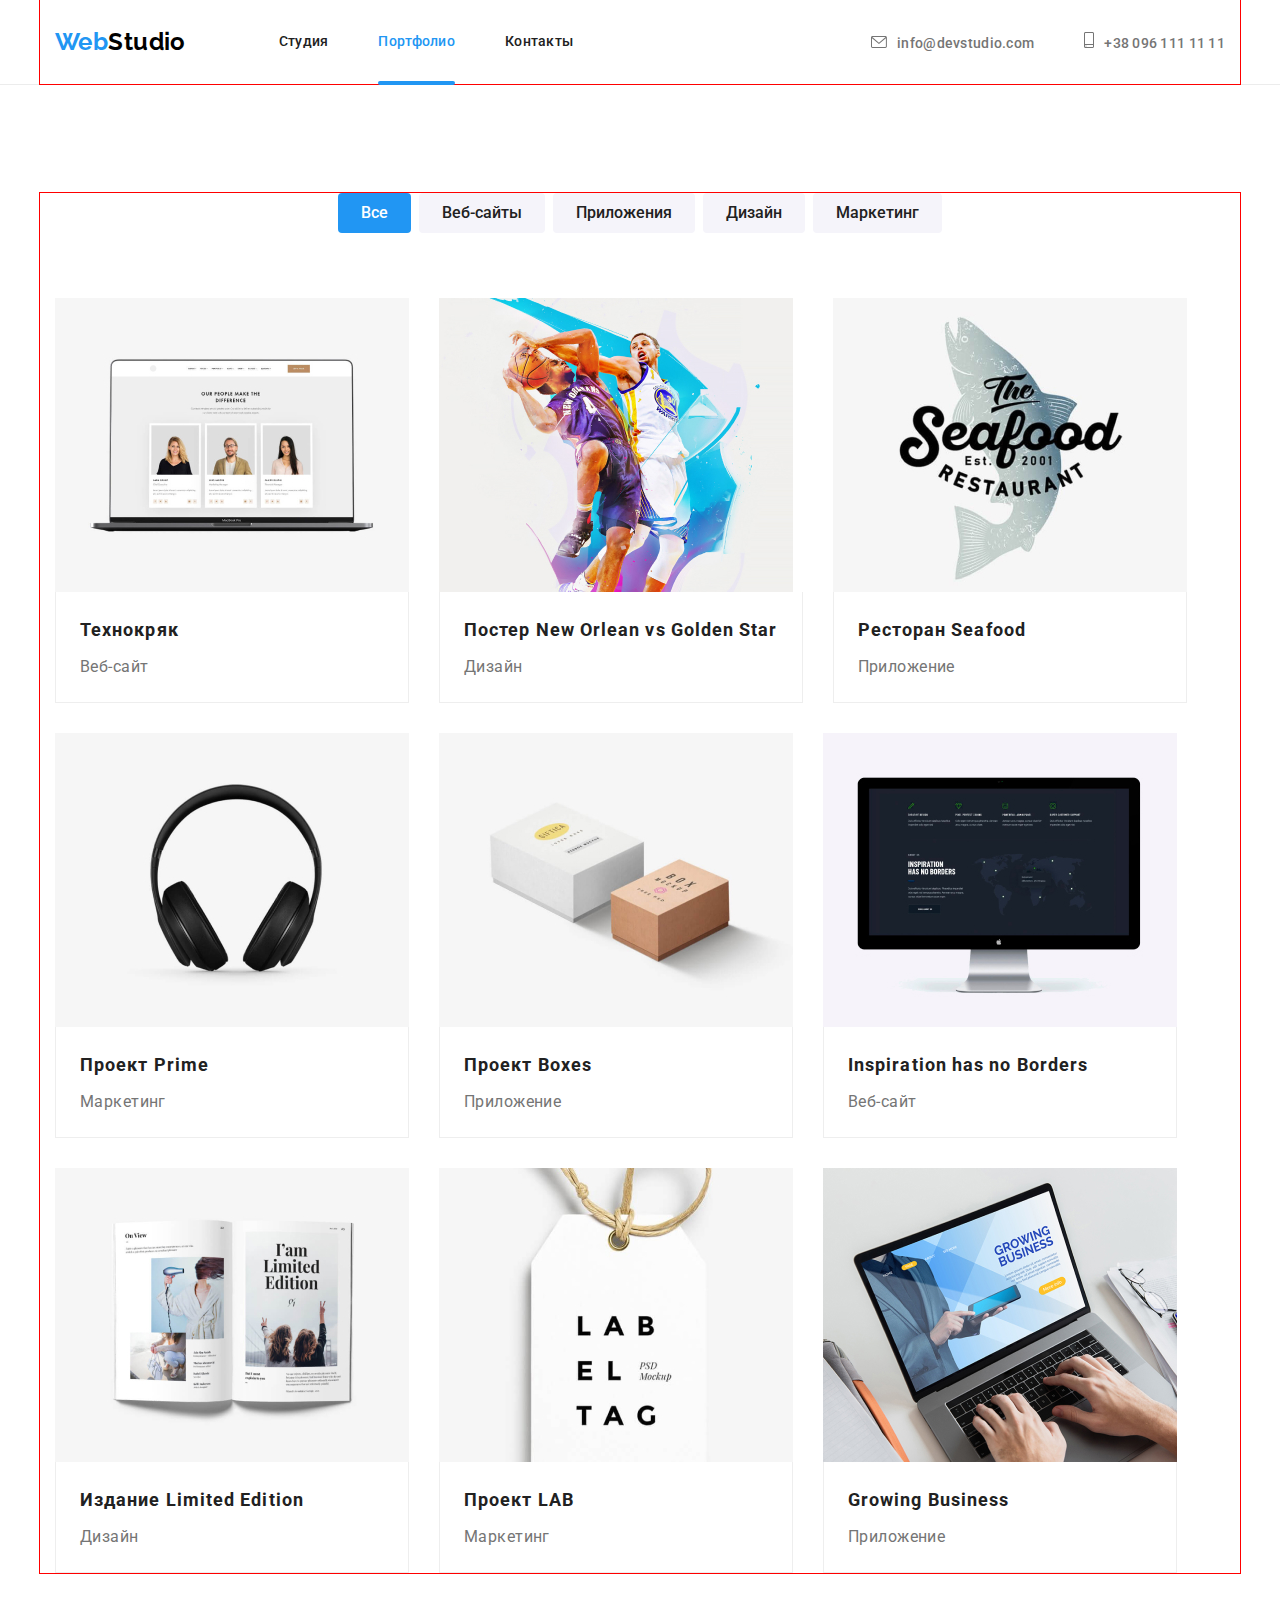
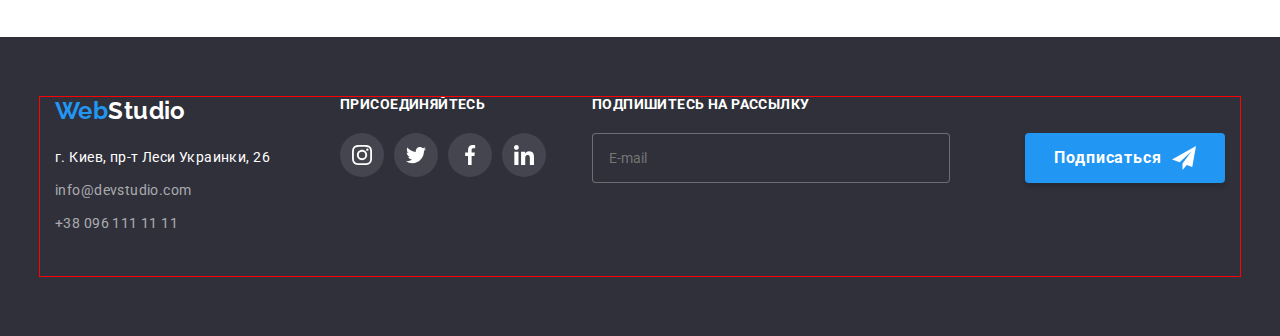
==== commit 68b87032: "img_update" ====
--- a/portfolio.html
+++ b/portfolio.html
@@ -143,26 +143,26 @@
                   <picture>
                     <source
                       srcset="
-                        ./images/portfolio/card-1-s.png    1x,
-                        ./images/portfolio/card-1-s@2x.png 2x
-                      "
-                      media="(max-width: 480px)"
-                    />
-                    <source
-                      srcset="
-                        ./images/portfolio/card-1-m.png    1x,
-                        ./images/portfolio/card-1-m@2x.png 2x
-                      "
-                      media="(min-width: 481px)"
-                    />
-                    <source
-                      srcset="
-                        ./images/portfolio/card-1-l.png    1x,
-                        ./images/portfolio/card-1-l@2x.png 2x
-                      "
-                      media="(min-width: 769px)"
-                    />
-                    <img src="./images/portfolio/card-1-m.png" alt="Веб-сайт" class="card-img" />
+                        ./images/portfolio/card-1-s.jpg    1x,
+                        ./images/portfolio/card-1-s@2x.jpg 2x
+                      "
+                      media="(max-width: 480px)"
+                    />
+                    <source
+                      srcset="
+                        ./images/portfolio/card-1-m.jpg    1x,
+                        ./images/portfolio/card-1-m@2x.jpg 2x
+                      "
+                      media="(min-width: 481px)"
+                    />
+                    <source
+                      srcset="
+                        ./images/portfolio/card-1-l.jpg    1x,
+                        ./images/portfolio/card-1-l@2x.jpg 2x
+                      "
+                      media="(min-width: 769px)"
+                    />
+                    <img src="./images/portfolio/card-1-m.jpg" alt="Веб-сайт" class="card-img" />
                   </picture>
                   <!-- <img src="./images/img-1.jpg" alt="Веб-сайт" width="370" class="card-img" /> -->
                   <div class="portfolio-cards__overlay">
@@ -186,26 +186,26 @@
                   <picture>
                     <source
                       srcset="
-                        ./images/portfolio/card-2-s.png    1x,
-                        ./images/portfolio/card-2-s@2x.png 2x
-                      "
-                      media="(max-width: 480px)"
-                    />
-                    <source
-                      srcset="
-                        ./images/portfolio/card-2-m.png    1x,
-                        ./images/portfolio/card-2-m@2x.png 2x
-                      "
-                      media="(min-width: 481px)"
-                    />
-                    <source
-                      srcset="
-                        ./images/portfolio/card-2-l.png    1x,
-                        ./images/portfolio/card-2-l@2x.png 2x
-                      "
-                      media="(min-width: 769px)"
-                    />
-                    <img src="./images/portfolio/card-2-m.png" alt="Дизайн" class="card-img" />
+                        ./images/portfolio/card-2-s.jpg    1x,
+                        ./images/portfolio/card-2-s@2x.jpg 2x
+                      "
+                      media="(max-width: 480px)"
+                    />
+                    <source
+                      srcset="
+                        ./images/portfolio/card-2-m.jpg    1x,
+                        ./images/portfolio/card-2-m@2x.jpg 2x
+                      "
+                      media="(min-width: 481px)"
+                    />
+                    <source
+                      srcset="
+                        ./images/portfolio/card-2-l.jpg    1x,
+                        ./images/portfolio/card-2-l@2x.jpg 2x
+                      "
+                      media="(min-width: 769px)"
+                    />
+                    <img src="./images/portfolio/card-2-m.jpg" alt="Дизайн" class="card-img" />
                   </picture>
                   <!-- <img src="./images/img-2.jpg" alt="Дизайн" width="370" class="card-img" /> -->
                   <div class="portfolio-cards__overlay">
@@ -228,26 +228,26 @@
                   <picture>
                     <source
                       srcset="
-                        ./images/portfolio/card-3-s.png    1x,
-                        ./images/portfolio/card-3-s@2x.png 2x
-                      "
-                      media="(max-width: 480px)"
-                    />
-                    <source
-                      srcset="
-                        ./images/portfolio/card-3-m.png    1x,
-                        ./images/portfolio/card-3-m@2x.png 2x
-                      "
-                      media="(min-width: 481px)"
-                    />
-                    <source
-                      srcset="
-                        ./images/portfolio/card-3-l.png    1x,
-                        ./images/portfolio/card-3-l@2x.png 2x
-                      "
-                      media="(min-width: 769px)"
-                    />
-                    <img src="./images/portfolio/card-3-m.png" alt="Приложение" class="card-img" />
+                        ./images/portfolio/card-3-s.jpg    1x,
+                        ./images/portfolio/card-3-s@2x.jpg 2x
+                      "
+                      media="(max-width: 480px)"
+                    />
+                    <source
+                      srcset="
+                        ./images/portfolio/card-3-m.jpg    1x,
+                        ./images/portfolio/card-3-m@2x.jpg 2x
+                      "
+                      media="(min-width: 481px)"
+                    />
+                    <source
+                      srcset="
+                        ./images/portfolio/card-3-l.jpg    1x,
+                        ./images/portfolio/card-3-l@2x.jpg 2x
+                      "
+                      media="(min-width: 769px)"
+                    />
+                    <img src="./images/portfolio/card-3-m.jpg" alt="Приложение" class="card-img" />
                   </picture>
                   <!-- <img src="./images/img-3.jpg" alt="Приложение" width="370" class="card-img" /> -->
                   <div class="portfolio-cards__overlay">
@@ -270,26 +270,26 @@
                   <picture>
                     <source
                       srcset="
-                        ./images/portfolio/card-4-s.png    1x,
-                        ./images/portfolio/card-4-s@2x.png 2x
-                      "
-                      media="(max-width: 480px)"
-                    />
-                    <source
-                      srcset="
-                        ./images/portfolio/card-4-m.png    1x,
-                        ./images/portfolio/card-4-m@2x.png 2x
-                      "
-                      media="(min-width: 481px)"
-                    />
-                    <source
-                      srcset="
-                        ./images/portfolio/card-4-l.png    1x,
-                        ./images/portfolio/card-4-l@2x.png 2x
-                      "
-                      media="(min-width: 769px)"
-                    />
-                    <img src="./images/portfolio/card-4-m.png" alt="Маркетинг" class="card-img" />
+                        ./images/portfolio/card-4-s.jpg    1x,
+                        ./images/portfolio/card-4-s@2x.jpg 2x
+                      "
+                      media="(max-width: 480px)"
+                    />
+                    <source
+                      srcset="
+                        ./images/portfolio/card-4-m.jpg    1x,
+                        ./images/portfolio/card-4-m@2x.jpg 2x
+                      "
+                      media="(min-width: 481px)"
+                    />
+                    <source
+                      srcset="
+                        ./images/portfolio/card-4-l.jpg    1x,
+                        ./images/portfolio/card-4-l@2x.jpg 2x
+                      "
+                      media="(min-width: 769px)"
+                    />
+                    <img src="./images/portfolio/card-4-m.jpg" alt="Маркетинг" class="card-img" />
                   </picture>
                   <!-- <img src="./images/img-4.jpg" alt="Маркетинг" width="370" class="card-img" /> -->
                   <div class="portfolio-cards__overlay">
@@ -312,26 +312,26 @@
                   <picture>
                     <source
                       srcset="
-                        ./images/portfolio/card-5-s.png    1x,
-                        ./images/portfolio/card-5-s@2x.png 2x
-                      "
-                      media="(max-width: 480px)"
-                    />
-                    <source
-                      srcset="
-                        ./images/portfolio/card-5-m.png    1x,
-                        ./images/portfolio/card-5-m@2x.png 2x
-                      "
-                      media="(min-width: 481px)"
-                    />
-                    <source
-                      srcset="
-                        ./images/portfolio/card-5-l.png    1x,
-                        ./images/portfolio/card-5-l@2x.png 2x
-                      "
-                      media="(min-width: 769px)"
-                    />
-                    <img src="./images/portfolio/card-5-m.png" alt="Приложение" class="card-img" />
+                        ./images/portfolio/card-5-s.jpg    1x,
+                        ./images/portfolio/card-5-s@2x.jpg 2x
+                      "
+                      media="(max-width: 480px)"
+                    />
+                    <source
+                      srcset="
+                        ./images/portfolio/card-5-m.jpg    1x,
+                        ./images/portfolio/card-5-m@2x.jpg 2x
+                      "
+                      media="(min-width: 481px)"
+                    />
+                    <source
+                      srcset="
+                        ./images/portfolio/card-5-l.jpg    1x,
+                        ./images/portfolio/card-5-l@2x.jpg 2x
+                      "
+                      media="(min-width: 769px)"
+                    />
+                    <img src="./images/portfolio/card-5-m.jpg" alt="Приложение" class="card-img" />
                   </picture>
                   <!-- <img src="./images/img-5.jpg" alt="Приложение" width="370" class="card-img" /> -->
                   <div class="portfolio-cards__overlay">
@@ -354,26 +354,26 @@
                   <picture>
                     <source
                       srcset="
-                        ./images/portfolio/card-6-s.png    1x,
-                        ./images/portfolio/card-6-s@2x.png 2x
-                      "
-                      media="(max-width: 480px)"
-                    />
-                    <source
-                      srcset="
-                        ./images/portfolio/card-6-m.png    1x,
-                        ./images/portfolio/card-6-m@2x.png 2x
-                      "
-                      media="(min-width: 481px)"
-                    />
-                    <source
-                      srcset="
-                        ./images/portfolio/card-6-l.png    1x,
-                        ./images/portfolio/card-6-l@2x.png 2x
-                      "
-                      media="(min-width: 769px)"
-                    />
-                    <img src="./images/portfolio/card-6-m.png" alt="Веб-сайт" class="card-img" />
+                        ./images/portfolio/card-6-s.jpg    1x,
+                        ./images/portfolio/card-6-s@2x.jpg 2x
+                      "
+                      media="(max-width: 480px)"
+                    />
+                    <source
+                      srcset="
+                        ./images/portfolio/card-6-m.jpg    1x,
+                        ./images/portfolio/card-6-m@2x.jpg 2x
+                      "
+                      media="(min-width: 481px)"
+                    />
+                    <source
+                      srcset="
+                        ./images/portfolio/card-6-l.jpg    1x,
+                        ./images/portfolio/card-6-l@2x.jpg 2x
+                      "
+                      media="(min-width: 769px)"
+                    />
+                    <img src="./images/portfolio/card-6-m.jpg" alt="Веб-сайт" class="card-img" />
                   </picture>
                   <!-- <img src="./images/img-6.jpg" alt="Веб-сайт" width="370" class="card-img" /> -->
                   <div class="portfolio-cards__overlay">
@@ -396,26 +396,26 @@
                   <picture>
                     <source
                       srcset="
-                        ./images/portfolio/card-7-s.png    1x,
-                        ./images/portfolio/card-7-s@2x.png 2x
-                      "
-                      media="(max-width: 480px)"
-                    />
-                    <source
-                      srcset="
-                        ./images/portfolio/card-7-m.png    1x,
-                        ./images/portfolio/card-7-m@2x.png 2x
-                      "
-                      media="(min-width: 481px)"
-                    />
-                    <source
-                      srcset="
-                        ./images/portfolio/card-7-l.png    1x,
-                        ./images/portfolio/card-7-l@2x.png 2x
-                      "
-                      media="(min-width: 769px)"
-                    />
-                    <img src="./images/portfolio/card-7-m.png" alt="Дизайн" class="card-img" />
+                        ./images/portfolio/card-7-s.jpg    1x,
+                        ./images/portfolio/card-7-s@2x.jpg 2x
+                      "
+                      media="(max-width: 480px)"
+                    />
+                    <source
+                      srcset="
+                        ./images/portfolio/card-7-m.jpg    1x,
+                        ./images/portfolio/card-7-m@2x.jpg 2x
+                      "
+                      media="(min-width: 481px)"
+                    />
+                    <source
+                      srcset="
+                        ./images/portfolio/card-7-l.jpg    1x,
+                        ./images/portfolio/card-7-l@2x.jpg 2x
+                      "
+                      media="(min-width: 769px)"
+                    />
+                    <img src="./images/portfolio/card-7-m.jpg" alt="Дизайн" class="card-img" />
                   </picture>
                   <!-- <img src="./images/img-7.jpg" alt="Дизайн" width="370" class="card-img" /> -->
                   <div class="portfolio-cards__overlay">
@@ -438,26 +438,26 @@
                   <picture>
                     <source
                       srcset="
-                        ./images/portfolio/card-8-s.png    1x,
-                        ./images/portfolio/card-8-s@2x.png 2x
-                      "
-                      media="(max-width: 480px)"
-                    />
-                    <source
-                      srcset="
-                        ./images/portfolio/card-8-m.png    1x,
-                        ./images/portfolio/card-8-m@2x.png 2x
-                      "
-                      media="(min-width: 481px)"
-                    />
-                    <source
-                      srcset="
-                        ./images/portfolio/card-8-l.png    1x,
-                        ./images/portfolio/card-8-l@2x.png 2x
-                      "
-                      media="(min-width: 769px)"
-                    />
-                    <img src="./images/portfolio/card-8-m.png" alt="Маркетинг" class="card-img" />
+                        ./images/portfolio/card-8-s.jpg    1x,
+                        ./images/portfolio/card-8-s@2x.jpg 2x
+                      "
+                      media="(max-width: 480px)"
+                    />
+                    <source
+                      srcset="
+                        ./images/portfolio/card-8-m.jpg    1x,
+                        ./images/portfolio/card-8-m@2x.jpg 2x
+                      "
+                      media="(min-width: 481px)"
+                    />
+                    <source
+                      srcset="
+                        ./images/portfolio/card-8-l.jpg    1x,
+                        ./images/portfolio/card-8-l@2x.jpg 2x
+                      "
+                      media="(min-width: 769px)"
+                    />
+                    <img src="./images/portfolio/card-8-m.jpg" alt="Маркетинг" class="card-img" />
                   </picture>
                   <!-- <img src="./images/img-8.jpg" alt="Маркетинг" width="370" class="card-img" /> -->
                   <div class="portfolio-cards__overlay">
@@ -480,26 +480,26 @@
                   <picture>
                     <source
                       srcset="
-                        ./images/portfolio/card-9-s.png    1x,
-                        ./images/portfolio/card-9-s@2x.png 2x
-                      "
-                      media="(max-width: 480px)"
-                    />
-                    <source
-                      srcset="
-                        ./images/portfolio/card-9-m.png    1x,
-                        ./images/portfolio/card-9-m@2x.png 2x
-                      "
-                      media="(min-width: 481px)"
-                    />
-                    <source
-                      srcset="
-                        ./images/portfolio/card-9-l.png    1x,
-                        ./images/portfolio/card-9-l@2x.png 2x
-                      "
-                      media="(min-width: 769px)"
-                    />
-                    <img src="./images/portfolio/card-9-m.png" alt="Приложение" class="card-img" />
+                        ./images/portfolio/card-9-s.jpg    1x,
+                        ./images/portfolio/card-9-s@2x.jpg 2x
+                      "
+                      media="(max-width: 480px)"
+                    />
+                    <source
+                      srcset="
+                        ./images/portfolio/card-9-m.jpg    1x,
+                        ./images/portfolio/card-9-m@2x.jpg 2x
+                      "
+                      media="(min-width: 481px)"
+                    />
+                    <source
+                      srcset="
+                        ./images/portfolio/card-9-l.jpg    1x,
+                        ./images/portfolio/card-9-l@2x.jpg 2x
+                      "
+                      media="(min-width: 769px)"
+                    />
+                    <img src="./images/portfolio/card-9-m.jpg" alt="Приложение" class="card-img" />
                   </picture>
                   <!-- <img src="./images/img-9.jpg" alt="Приложение" width="370" class="card-img" /> -->
                   <div class="portfolio-cards__overlay">
--- a/css/main.min.css
+++ b/css/main.min.css
@@ -3,5 +3,5 @@
  Consolas,  'Liberation Mono',  Menlo,- monospace;font-size:1em}small{font-size:80%}sub,sup{font-size:75%;line-height:0;position:relative;vertical-align:baseline}sub{bottom:-0.25em}sup{top:-0.5em}table{text-indent:0;border-color:inherit}button,input,optgroup,select,textarea{font-family:inherit;font-size:100%;line-height:1.15;margin:0}button,select{text-transform:none}button,[type='button'],[type='reset'],[type='submit']{-webkit-appearance:button}::-moz-focus-inner{border-style:none;padding:0}:-moz-focusring{outline:1px dotted ButtonText}:-moz-ui-invalid{box-shadow:none}legend{padding:0}progress{vertical-align:baseline}::-webkit-inner-spin-button,::-webkit-outer-spin-button{height:auto}[type='search']{-webkit-appearance:textfield;outline-offset:-2px}::-webkit-search-decoration{-webkit-appearance:none}::-webkit-file-upload-button{-webkit-appearance:button;font:inherit}summary{display:list-item}.visually-hidden{position:absolute;width:1px;height:1px;margin:-1px;border:0;padding:0;white-space:nowrap;-webkit-clip-path:inset(100%);clip-path:inset(100%);clip:rect(0 0 0 0);overflow:hidden}h1,h2,h3,h4,h5,h6,p{margin:0}.list{list-style-type:none;margin:0;padding:0}.works--form{padding-top:0}@media screen and (max-width: 1199.98px){.works--form{display:none}}.link{text-decoration:none}body{font-family:"Roboto",sans-serif;color:#757575;background-color:#fff;font-size:14px;letter-spacing:0.03em}img{display:block;max-width:100%;height:auto}.container{outline:1px solid red;margin-left:auto;margin-right:auto;padding-left:15px;padding-right:15px;max-width:480px}@media screen and (min-width: 768px){.container{max-width:768px}}@media screen and (min-width: 1200px){.container{max-width:1200px}}.header{border-bottom:1px solid #ececec}.header-box{position:relative;display:-webkit-box;display:-ms-flexbox;display:flex;-webkit-box-align:baseline;-ms-flex-align:baseline;align-items:baseline}@media screen and (min-width: 768px){.header-box{-webkit-box-align:center;-ms-flex-align:center;align-items:center}}@media screen and (min-width: 1200px){.header-box{-webkit-box-pack:justify;-ms-flex-pack:justify;justify-content:space-between}}.header-contact{display:none}@media screen and (min-width: 768px){.header-contact{display:-webkit-box;display:-ms-flexbox;display:flex;-webkit-box-orient:vertical;-webkit-box-direction:normal;-ms-flex-direction:column;flex-direction:column;margin-left:auto}}@media screen and (min-width: 1200px){.header-contact{display:-webkit-box;display:-ms-flexbox;display:flex;-webkit-box-orient:horizontal;-webkit-box-direction:normal;-ms-flex-direction:row;flex-direction:row;-webkit-box-align:baseline;-ms-flex-align:baseline;align-items:baseline;margin-left:auto}}.header__list-item{display:inline-block}.header__list-item:not(:last-child){margin-right:50px}@media screen and (min-width: 480px) and (max-width: 1199.98px){.header-contact__item{font-size:12px;margin-left:84px;margin-right:0}.header-contact__item:not(:last-child){margin-bottom:10px}}@media screen and (min-width: 1200px){.header-contact__item{padding-top:32px;padding-bottom:32px}.header-contact__item:not(:last-child){margin-right:50px;margin-left:auto}}.header-contact__icon-envelope{display:inline-block;fill:currentColor;width:16px;height:12px;margin-right:10px;background-size:contain}.header-contact__icon-phone{display:inline-block;fill:currentColor;width:10px;height:16px;margin-right:10px}.header-contact__link{display:-webkit-box;display:-ms-flexbox;display:flex;-webkit-box-align:baseline;-ms-flex-align:baseline;align-items:baseline;font-weight:500;line-height:1.14;letter-spacing:0.02em;text-decoration:none;color:#757575;-webkit-transition:color 250ms cubic-bezier(0.4, 0, 0.2, 1);transition:color 250ms cubic-bezier(0.4, 0, 0.2, 1)}.header-contact__link:hover,.header-contact__link:focus{color:#2196f3}.logo{display:block;color:#000;font-family:"Raleway",sans-serif;font-weight:700;font-size:24px;line-height:1.19;text-decoration:none;padding-top:16px;padding-bottom:16px;padding-right:auto}@media screen and (min-width: 768px){.logo{margin-right:88px;padding-top:26px;padding-bottom:26px}}@media screen and (min-width: 1200px){.logo{margin-right:93px}}.logo--blue{color:#2196f3}.nav-box{display:-webkit-box;display:-ms-flexbox;display:flex;-webkit-box-align:center;-ms-flex-align:center;align-items:center}.header-navigation{display:-webkit-box;display:-ms-flexbox;display:flex}.header-navigation__link{display:none}@media screen and (min-width: 768px){.header-navigation__link{display:-webkit-box;display:-ms-flexbox;display:flex;-webkit-box-align:baseline;-ms-flex-align:baseline;align-items:baseline;color:#212121;font-weight:500;line-height:1.14;letter-spacing:0.02em;padding-top:32px;padding-bottom:32px;-webkit-transition:color 250ms cubic-bezier(0.4, 0, 0.2, 1);transition:color 250ms cubic-bezier(0.4, 0, 0.2, 1)}.header-navigation__link:hover,.header-navigation__link:focus{color:#2196f3}}.header-navigation__link.current{color:#2196f3;position:relative}.header-navigation__link.current::after{position:absolute;content:'';display:block;width:100%;height:4px;border-radius:2px;background-color:#2196f3;left:0;bottom:-1px;-webkit-transition:opacity 250ms cubic-bezier(0.4, 0, 0.2, 1);transition:opacity 250ms cubic-bezier(0.4, 0, 0.2, 1)}@media screen and (min-width: 1200px){.header-navigation__link.current::after{bottom:-3px}}.menu-icons--color{fill:#000;-webkit-transition:fill 250ms cubic-bezier(0.4, 0, 0.2, 1);transition:fill 250ms cubic-bezier(0.4, 0, 0.2, 1)}.menu-icons--color:hover,.menu-icons--color:focus{fill:#2196f3}@media screen and (min-width: 768px){.menu-icons--color{display:none}}.menu-button{position:absolute;display:-webkit-inline-box;display:-ms-inline-flexbox;display:inline-flex;-webkit-box-align:center;-ms-flex-align:center;align-items:center;-webkit-box-pack:center;-ms-flex-pack:center;justify-content:center;z-index:2;right:15px;top:10px;margin:0;margin-left:auto;margin-bottom:auto;padding:0;border:none;background-color:transparent;width:40px;height:40px}@media screen and (min-width: 768px){.menu-button{display:none}}.menu-button .icon-cross{display:none}.menu-button.is-open .icon-cross{display:block}.menu-button.is-open .icon-menu{display:none}.mobile-menu{display:-webkit-box;display:-ms-flexbox;display:flex;-webkit-box-orient:vertical;-webkit-box-direction:normal;-ms-flex-direction:column;flex-direction:column;position:fixed;top:0;left:0;width:480px;height:100%;padding:48px 0;padding-left:40px;background-color:#fff;font-weight:500;letter-spacing:0.02em;overflow-y:scroll;z-index:1;display:none}.mobile-menu.is-open{display:-webkit-box;display:-ms-flexbox;display:flex}.mobile-menu__link{font-size:40px;color:#212121;text-align:center}.mobile-menu__link.current{color:#2196f3}.mobile-menu__item:not(:last-child){margin-bottom:32px}.mobile-menu__contacts{margin-top:auto}.mobile-menu__contact-tel{margin-top:auto;font-size:34px;color:#2196f3}.mobile-menu__contact-mail{display:block;margin-top:32px;font-size:24px;color:#757575}.mobile-menu__socials{display:-webkit-box;display:-ms-flexbox;display:flex;-webkit-box-align:baseline;-ms-flex-align:baseline;align-items:baseline;margin-top:64px}.mobile-menu__socials-item{-webkit-box-align:center;-ms-flex-align:center;align-items:center}.mobile-menu__socials-item:not(:last-child){margin-right:10px}.mobile-menu__socials-item:not(:last-child) ::after{content:'';display:inline-block;width:1px;height:22px;margin-left:10px;background-color:rgba(33,33,33,0.2)}.mobile-menu__socials-link{text-decoration:none;color:#2196f3;font-weight:500;font-size:18px;line-height:1.22;letter-spacing:0.02em}.section-title{color:#212121;font-size:36px;line-height:1.17;text-align:center;margin-bottom:50px}@media screen and (max-width: 1199.98px){.section-title{font-size:28px}}.container--form{background-color:#fff;padding-top:60px;padding-bottom:60px}@media screen and (min-width: 1200px){.container--form{padding-top:94px;padding-bottom:94px}}@media screen and (min-width: 1200px){.container__benefits{padding-bottom:0}}@media screen and (min-width: 768px){.section-box{display:-webkit-box;display:-ms-flexbox;display:flex;-ms-flex-wrap:wrap;flex-wrap:wrap;margin:-15px}}.section-box__item{position:relative}@media screen and (max-width: 767.98px){.section-box__item:not(:last-child){margin-bottom:30px}}@media screen and (min-width: 768px){.section-box__item{margin:15px;-ms-flex-preferred-size:calc((100% - 60px) / 2);flex-basis:calc((100% - 60px) / 2)}}@media screen and (min-width: 1200px){.section-box__item{-ms-flex-preferred-size:calc((100% - 120px) / 4);flex-basis:calc((100% - 120px) / 4)}}.section-box__label{position:absolute;width:100%;padding:27px 0;background-color:rgba(47,48,58,0.8);color:#fff;font-weight:700;line-height:1.14;text-align:center;letter-spacing:0.03em;text-transform:uppercase;bottom:0;left:0}.hero__button{display:-webkit-box;display:-ms-flexbox;display:flex;-webkit-box-align:center;-ms-flex-align:center;align-items:center;color:#fff;background-color:#2196f3;font-family:inherit;font-weight:700;font-size:16px;line-height:1.88;cursor:pointer;margin:0 auto;min-width:200px;min-height:50px;padding:10px 32px;border-radius:4px;border:transparent;-webkit-transition:color 250ms cubic-bezier(0.4, 0, 0.2, 1);transition:color 250ms cubic-bezier(0.4, 0, 0.2, 1)}.hero__button:hover,.hero__button:focus{background-color:#188ce8}@media screen and (min-width: 768px){.hero__button{margin:0 284px}}@media screen and (min-width: 1200px){.hero__button{margin:0 485px}}.hero__title{color:#fff;font-weight:900;font-size:26px;line-height:1.62;text-align:center;letter-spacing:0.06em;text-transform:uppercase;margin-left:auto;margin-right:auto;margin-bottom:30px;max-width:360px}@media screen and (min-width: 1200px){.hero__title{max-width:696px;font-size:44px;line-height:1.36}}.hero--form{padding-top:118px;padding-bottom:118px}@media screen and (min-width: 1200px){.hero--form{padding-top:200px;padding-bottom:200px}}.hero{background-color:#2f303a;background-image:-webkit-gradient(linear, left top, right top, from(rgba(47,48,58,0.4)), to(rgba(47,48,58,0.4))),url(../images/hero/hero-s.png);background-image:linear-gradient(to right, rgba(47,48,58,0.4), rgba(47,48,58,0.4)),url(../images/hero/hero-s.png);background-position:center;background-size:cover;margin-left:auto;margin-right:auto;max-width:480px}@media screen and (min-device-pixel-ratio: 2), (-webkit-min-device-pixel-ratio: 2), (min-resolution: 192dpi), (min-resolution: 2dppx){.hero{background-image:-webkit-gradient(linear, left top, right top, from(rgba(47,48,58,0.4)), to(rgba(47,48,58,0.4))),url(../images/hero/hero-s@2x.png);background-image:linear-gradient(to right, rgba(47,48,58,0.4), rgba(47,48,58,0.4)),url(../images/hero/hero-s@2x.png)}}@media screen and (min-width: 768px){.hero{max-width:768px;background-image:-webkit-gradient(linear, left top, right top, from(rgba(47,48,58,0.4)), to(rgba(47,48,58,0.4))),url(../images/hero/hero-m.png);background-image:linear-gradient(to right, rgba(47,48,58,0.4), rgba(47,48,58,0.4)),url(../images/hero/hero-m.png)}}@media screen and (min-width: 768px) and (min-device-pixel-ratio: 2), screen and (min-width: 768px) and (-webkit-min-device-pixel-ratio: 2), screen and (min-width: 768px) and (min-resolution: 192dpi), screen and (min-width: 768px) and (min-resolution: 2dppx){.hero{background-image:-webkit-gradient(linear, left top, right top, from(rgba(47,48,58,0.4)), to(rgba(47,48,58,0.4))),url(../images/hero/hero-m@2x.png);background-image:linear-gradient(to right, rgba(47,48,58,0.4), rgba(47,48,58,0.4)),url(../images/hero/hero-m@2x.png)}}@media screen and (min-width: 1200px){.hero{max-width:1200px;background-image:-webkit-gradient(linear, left top, right top, from(rgba(47,48,58,0.4)), to(rgba(47,48,58,0.4))),url(../images/hero/hero-l.png);background-image:linear-gradient(to right, rgba(47,48,58,0.4), rgba(47,48,58,0.4)),url(../images/hero/hero-l.png)}}@media screen and (min-width: 1200px) and (min-device-pixel-ratio: 2), screen and (min-width: 1200px) and (-webkit-min-device-pixel-ratio: 2), screen and (min-width: 1200px) and (min-resolution: 192dpi), screen and (min-width: 1200px) and (min-resolution: 2dppx){.hero{background-image:-webkit-gradient(linear, left top, right top, from(rgba(47,48,58,0.4)), to(rgba(47,48,58,0.4))),url(../images/hero/hero-l@2x.png);background-image:linear-gradient(to right, rgba(47,48,58,0.4), rgba(47,48,58,0.4)),url(../images/hero/hero-l@2x.png)}}.works--form .section-box__item{-ms-flex-preferred-size:calc((100% - 90px) / 3);flex-basis:calc((100% - 90px) / 3)}.benefits__icon{height:120px;border-radius:4px;margin-bottom:30px;background-color:#f5f4fa;-webkit-transition:color 250ms cubic-bezier(0.4, 0, 0.2, 1);transition:color 250ms cubic-bezier(0.4, 0, 0.2, 1)}.benefits__icon{display:-webkit-box;display:-ms-flexbox;display:flex;-webkit-box-align:center;-ms-flex-align:center;align-items:center;-webkit-box-pack:center;-ms-flex-pack:center;justify-content:center;width:100%;height:120px;margin-bottom:30px;border-radius:4px;background-color:#f5f4fa;-webkit-transition:color 250ms cubic-bezier(0.4, 0, 0.2, 1);transition:color 250ms cubic-bezier(0.4, 0, 0.2, 1)}@media screen and (min-width: 768px){.benefits__icon{width:354px}}@media screen and (min-width: 1200px){.benefits__icon{width:270px}}.benefits__title{font-size:14px;line-height:1.14;text-transform:uppercase;color:#212121}@media screen and (max-width: 1199.98px){.benefits__title{text-align:center}}.benefits__label{line-height:1.71;margin-top:10px;max-width:450px}@media screen and (min-width: 768px){.benefits__label{width:354px}}@media screen and (min-width: 1200px){.benefits__label{width:270px}}.portfolio-cards__item--geometry:not(:last-child){margin-bottom:30px}@media screen and (min-width: 480px) and (max-width: 1199.98px){.portfolio-cards__item--geometry:nth-child(odd){margin-right:30px}.portfolio-cards__item--geometry:not(:last-child){margin-bottom:30px}}@media screen and (min-width: 1200px){.portfolio-cards__item--geometry{margin-right:-30px}.portfolio-cards__item--geometry:nth-child(3n+3){margin-right:0px}.portfolio-cards__item--geometry:nth-child(n+7){margin-bottom:0}.portfolio-cards__item--geometry:not(:nth-child(3n+3)){margin-right:30px}}.portfolio-cards__item--border{padding:20px 24px;border-right:1px solid #eee;border-bottom:1px solid #eee;border-left:1px solid #eee}.portfolio-box{padding-bottom:94px;padding-top:94px}.filter-buttons{display:-webkit-box;display:-ms-flexbox;display:flex;-ms-flex-wrap:wrap;flex-wrap:wrap;list-style-type:none;margin-bottom:50px;padding:0}@media screen and (min-width: 768px){.filter-buttons{-webkit-box-pack:center;-ms-flex-pack:center;justify-content:center}}.filter-buttons__list{margin-left:8px}.filter-buttons__list:first-child{margin-left:0}.filter-buttons__list:nth-child(-n+3){margin-bottom:15px}.filter-buttons__btn{font-family:inherit;color:#212121;background-color:#f5f4fa;font-weight:500;font-size:16px;line-height:1.62;text-align:center;padding:6px 22px;border:1px solid transparent;border-radius:4px;-webkit-transition:color 250ms cubic-bezier(0.4, 0, 0.2, 1),background-color 250ms cubic-bezier(0.4, 0, 0.2, 1),-webkit-box-shadow 250ms cubic-bezier(0.4, 0, 0.2, 1);transition:color 250ms cubic-bezier(0.4, 0, 0.2, 1),background-color 250ms cubic-bezier(0.4, 0, 0.2, 1),-webkit-box-shadow 250ms cubic-bezier(0.4, 0, 0.2, 1);transition:color 250ms cubic-bezier(0.4, 0, 0.2, 1),background-color 250ms cubic-bezier(0.4, 0, 0.2, 1),box-shadow 250ms cubic-bezier(0.4, 0, 0.2, 1);transition:color 250ms cubic-bezier(0.4, 0, 0.2, 1),background-color 250ms cubic-bezier(0.4, 0, 0.2, 1),box-shadow 250ms cubic-bezier(0.4, 0, 0.2, 1),-webkit-box-shadow 250ms cubic-bezier(0.4, 0, 0.2, 1)}.filter-buttons__btn:hover,.filter-buttons__btn:focus{color:#fff;background-color:#2196f3;-webkit-box-shadow:0px 3px 1px rgba(0,0,0,0.1),0px 1px 2px rgba(0,0,0,0.08),0px 2px 2px rgba(0,0,0,0.12);box-shadow:0px 3px 1px rgba(0,0,0,0.1),0px 1px 2px rgba(0,0,0,0.08),0px 2px 2px rgba(0,0,0,0.12)}.filter-buttons__btn.active{background-color:#2196f3;color:#fff}.portfolio-cards__overlay--position{position:relative;overflow:hidden}.portfolio-cards__overlay{position:absolute;top:0;left:0;width:450px;padding:77px 24px;background-color:rgba(33,150,243,0.9);overflow:hidden;-webkit-transition:-webkit-transform 250ms cubic-bezier(0.4, 0, 0.2, 1);transition:-webkit-transform 250ms cubic-bezier(0.4, 0, 0.2, 1);transition:transform 250ms cubic-bezier(0.4, 0, 0.2, 1);transition:transform 250ms cubic-bezier(0.4, 0, 0.2, 1), -webkit-transform 250ms cubic-bezier(0.4, 0, 0.2, 1);-webkit-transform:translateY(160%);transform:translateY(160%)}@media screen and (min-width: 768px){.portfolio-cards__overlay{width:354px}}@media screen and (min-width: 1200px){.portfolio-cards__overlay{width:370px;padding:63px 24px}}.portfolio-cards__overlay-label{font-size:18px;line-height:1.56;letter-spacing:0.03em;color:#fff}.portfolio-cards{display:-webkit-box;display:-ms-flexbox;display:flex;-ms-flex-wrap:wrap;flex-wrap:wrap;margin-bottom:-30px;margin-right:-30px;width:100%}.portfolio-cards__item{display:block;-webkit-transition:-webkit-box-shadow 250ms cubic-bezier(0.4, 0, 0.2, 1);transition:-webkit-box-shadow 250ms cubic-bezier(0.4, 0, 0.2, 1);transition:box-shadow 250ms cubic-bezier(0.4, 0, 0.2, 1);transition:box-shadow 250ms cubic-bezier(0.4, 0, 0.2, 1), -webkit-box-shadow 250ms cubic-bezier(0.4, 0, 0.2, 1)}.portfolio-cards__item:hover,.portfolio-cards__item:focus{-webkit-box-shadow:0px 4px 4px rgba(0,0,0,0.25);box-shadow:0px 4px 4px rgba(0,0,0,0.25)}.portfolio-cards__item:hover .portfolio-cards__overlay{position:absolute;top:0;left:0;width:450px;padding:77px 24px;background-color:rgba(33,150,243,0.9);-webkit-transform:translateY(0);transform:translateY(0)}@media screen and (min-width: 768px){.portfolio-cards__item:hover .portfolio-cards__overlay{width:354px}}@media screen and (min-width: 1200px){.portfolio-cards__item:hover .portfolio-cards__overlay{width:370px;padding:63px 24px}}.portfolio-cards__title{font-size:18px;line-height:2;letter-spacing:0.06em;color:#212121;margin-bottom:4px}.portfolio-cards__description{font-size:16px;line-height:1.88;color:#757575}.team--bgc{background-color:#f5f4fa}.team__item{-webkit-box-shadow:0px 1px 3px rgba(0,0,0,0.12),0px 1px 1px rgba(0,0,0,0.14),0px 2px 1px rgba(0,0,0,0.2);box-shadow:0px 1px 3px rgba(0,0,0,0.12),0px 1px 1px rgba(0,0,0,0.14),0px 2px 1px rgba(0,0,0,0.2);border-radius:0px 0px 4px 4px}@media screen and (min-width: 768px){.team__item{width:354px}}.team__item--border{background-color:#fff;padding-top:30px;padding-bottom:30px;border-radius:0px 0px 4px 4px;border-right:1px solid #eee;border-bottom:1px solid #eee;border-left:1px solid #eee}.team__member{font-weight:500;font-size:16px;line-height:1.19;text-align:center;color:#212121}.team__position{font-size:16px;line-height:1.19;text-align:center;margin-top:10px;margin-bottom:16px}.socials{display:-webkit-box;display:-ms-flexbox;display:flex;-webkit-box-pack:center;-ms-flex-pack:center;justify-content:center}.socials__item:not(:last-child){margin-right:10px}.socials__link{display:-webkit-box;display:-ms-flexbox;display:flex;-webkit-box-pack:center;-ms-flex-pack:center;justify-content:center;-webkit-box-align:center;-ms-flex-align:center;align-items:center;width:44px;height:44px;border-radius:50%;color:#afb1b8;-webkit-transition:background-color 250ms cubic-bezier(0.4, 0, 0.2, 1),color 250ms cubic-bezier(0.4, 0, 0.2, 1);transition:background-color 250ms cubic-bezier(0.4, 0, 0.2, 1),color 250ms cubic-bezier(0.4, 0, 0.2, 1)}.socials__link:hover,.socials__link:focus{background-color:#2196f3;color:#fff}.socials__icon{fill:currentColor}.clients{display:-webkit-box;display:-ms-flexbox;display:flex;-ms-flex-wrap:wrap;flex-wrap:wrap;margin:-15px}.clients__item{min-height:92px;margin:15px;-ms-flex-preferred-size:calc((100% - 60px) / 2);flex-basis:calc((100% - 60px) / 2)}@media screen and (min-width: 768px){.clients__item{-ms-flex-preferred-size:calc((100% - 90px) / 3);flex-basis:calc((100% - 90px) / 3)}}@media screen and (min-width: 1200px){.clients__item{-ms-flex-preferred-size:calc((100% - 180px) / 6);flex-basis:calc((100% - 180px) / 6)}}.clients__link{display:-webkit-box;display:-ms-flexbox;display:flex;-webkit-box-pack:center;-ms-flex-pack:center;justify-content:center;-webkit-box-align:center;-ms-flex-align:center;align-items:center;width:100%;height:100%;color:#afb1b8;border:1px solid #afb1b8;border-radius:5px;-webkit-transition:color 250ms cubic-bezier(0.4, 0, 0.2, 1),border 250ms cubic-bezier(0.4, 0, 0.2, 1);transition:color 250ms cubic-bezier(0.4, 0, 0.2, 1),border 250ms cubic-bezier(0.4, 0, 0.2, 1)}.clients__link:hover,.clients__link:focus{color:#2196f3;border:1px solid #2196f3}@media screen and (min-width: 768px){.clients__link{width:226px}}@media screen and (min-width: 1200px){.clients__link{width:170px}}.clients__icon{fill:currentColor;background-size:contain}.footer{background-color:#2f303a;padding-top:60px;padding-bottom:60px}@media screen and (min-width: 480px) and (max-width: 1199.98px){.footer__address{margin-right:165px}}.footer__logo{color:#fff;padding:0;margin:0}@media screen and (max-width: 1199.98px){.footer__logo{text-align:center;margin-left:auto;margin-right:auto}}@media screen and (min-width: 1200px){.footer--centered{display:-webkit-box;display:-ms-flexbox;display:flex}}@media screen and (min-width: 768px){.footer--tablet{display:-webkit-box;display:-ms-flexbox;display:flex;-ms-flex-pack:distribute;justify-content:space-around}}.address{max-width:232px;margin-top:20px;margin-right:70px}@media screen and (max-width: 1199.98px){.address{margin-left:auto;margin-right:auto}}@media screen and (min-width: 1200px){.address{margin-left:0}}.address__link{color:#fff;font-style:normal;line-height:1.71;text-decoration:none;font-style:normal}.address__item{margin-top:9px}.footer__contact-link{text-decoration:none;color:rgba(255,255,255,0.6);font-style:normal;line-height:1.71;-webkit-transition:color 250ms cubic-bezier(0.4, 0, 0.2, 1);transition:color 250ms cubic-bezier(0.4, 0, 0.2, 1)}.footer__contact-link:hover,.footer__contact-link:focus{color:#2196f3}.footer-socials{margin-bottom:60px;margin-top:60px}@media screen and (min-width: 768px){.footer-socials{margin-top:0}}@media screen and (max-width: 1199.98px){.footer__contacts{text-align:center}}.footer-socials__title,.subscribe-label{color:#fff;font-weight:700;font-size:14px;line-height:1.14;letter-spacing:0.03em;text-transform:uppercase}@media screen and (max-width: 1199.98px){.footer-socials__title,.subscribe-label{text-align:center}}.footer-socials__title{margin-bottom:20px}.footer-socials__list--position{display:-webkit-box;display:-ms-flexbox;display:flex;-webkit-box-pack:center;-ms-flex-pack:center;justify-content:center}.footer-socials__link{color:#fff;background-color:rgba(255,255,255,0.1);-webkit-transition:background-color 250ms cubic-bezier(0.4, 0, 0.2, 1);transition:background-color 250ms cubic-bezier(0.4, 0, 0.2, 1)}.footer-socials__link:hover,.footer-socials__link:focus{background-color:#2196f3}@media screen and (min-width: 480px) and (max-width: 1199.98px){.subscribe-form{margin-top:60px}}@media screen and (min-width: 1200px){.subscribe-form{display:-webkit-box;display:-ms-flexbox;display:flex;-webkit-box-align:end;-ms-flex-align:end;align-items:flex-end;margin-bottom:93px;margin-left:auto}}.subscribe-form__title{display:inline-block;margin-bottom:20px}.subscribe-form__input{max-width:450px;width:100%;height:50px;margin-bottom:20px;padding:15px 16px;background-color:#2f303a;color:rgba(255,255,255,0.6);outline:transparent;border:1px solid rgba(255,255,255,0.3);border-radius:4px}@media screen and (min-width: 768px){.subscribe-form__input{margin-left:166px;margin-right:152px}}@media screen and (min-width: 1200px){.subscribe-form__input{max-width:358px;margin:0}}.subscribe-form__icon{margin-left:10px}.subscribe-form__btn{display:-webkit-box;display:-ms-flexbox;display:flex;-webkit-box-pack:center;-ms-flex-pack:center;justify-content:center;-webkit-box-align:center;-ms-flex-align:center;align-items:center;width:200px;height:50px;background-color:#2196f3;color:#fff;font-weight:700;font-size:16px;line-height:1.88;letter-spacing:0.06em;cursor:pointer;border-radius:4px;-webkit-box-shadow:0px 4px 4px rgba(0,0,0,0.15);box-shadow:0px 4px 4px rgba(0,0,0,0.15);border-color:transparent;margin-right:auto;margin-left:auto}.backdrop{position:fixed;top:0;left:0;width:100%;height:100%;background-color:rgba(0,0,0,0.2);z-index:3;opacity:1;visibility:visible;pointer-events:initial;-webkit-transition:opacity 250ms cubic-bezier(0.4, 0, 0.2, 1),visibility 250ms cubic-bezier(0.4, 0, 0.2, 1);transition:opacity 250ms cubic-bezier(0.4, 0, 0.2, 1),visibility 250ms cubic-bezier(0.4, 0, 0.2, 1)}.backdrop.is-hidden{opacity:0;visibility:hidden;pointer-events:none}.modal{position:absolute;top:50%;left:50%;-webkit-transform:translate(-50%, -50%);transform:translate(-50%, -50%);max-width:450px;max-height:609px;padding:40px 40px;background-color:#fff;-webkit-box-shadow:0px 1px 3px rgba(0,0,0,0.12),0px 1px 1px rgba(0,0,0,0.14),0px 2px 1px rgba(0,0,0,0.2);box-shadow:0px 1px 3px rgba(0,0,0,0.12),0px 1px 1px rgba(0,0,0,0.14),0px 2px 1px rgba(0,0,0,0.2);border-radius:4px}@media screen and (min-width: 1200px){.modal{min-width:528px;min-height:581px}}.modal__close-btn{position:absolute;top:8px;right:8px;display:-webkit-box;display:-ms-flexbox;display:flex;-webkit-box-pack:center;-ms-flex-pack:center;justify-content:center;-webkit-box-align:center;-ms-flex-align:center;align-items:center;width:30px;height:30px;border:1px solid rgba(0,0,0,0.1);border-radius:50%;padding:0;background-color:#fff;cursor:pointer}.modal__close-btn:hover .modal__close-icon,.modal__close-btn:focus .modal__close-icon{fill:#2196f3}.modal__close-icon{-webkit-transition:fill 250ms cubic-bezier(0.4, 0, 0.2, 1);transition:fill 250ms cubic-bezier(0.4, 0, 0.2, 1)}.modal-form{display:-webkit-box;display:-ms-flexbox;display:flex;-webkit-box-orient:vertical;-webkit-box-direction:normal;-ms-flex-direction:column;flex-direction:column;-webkit-box-align:center;-ms-flex-align:center;align-items:center}.modal-form__title{font-weight:700;font-size:20px;line-height:1.15;text-align:center;letter-spacing:0.03em;margin-bottom:12px;color:#212121}.modal-form__group{display:-webkit-box;display:-ms-flexbox;display:flex;-webkit-box-orient:vertical;-webkit-box-direction:normal;-ms-flex-direction:column;flex-direction:column;width:370px}@media screen and (min-width: 1200px){.modal-form__group{width:448px}}.modal-form__label{position:relative;display:-webkit-box;display:-ms-flexbox;display:flex;-webkit-box-orient:vertical;-webkit-box-direction:normal;-ms-flex-direction:column;flex-direction:column;margin-bottom:10px;font-size:12px;line-height:1.16;letter-spacing:0.01em}.modal-form__label:last-of-type{margin-bottom:20px}.modal-form__input{height:40px;margin-top:4px;padding-left:41px;outline:transparent;border:1px solid rgba(33,33,33,0.2);border-radius:4px;-webkit-transition:border 250ms cubic-bezier(0.4, 0, 0.2, 1);transition:border 250ms cubic-bezier(0.4, 0, 0.2, 1)}.modal-form__input:hover,.modal-form__input:focus-within{border:1px solid #2196f3}.modal-form__input:hover+.modal-form__icon,.modal-form__input:focus+.modal-form__icon{fill:#2196f3}.modal-form__textarea-input{height:120px;padding:12px 16px;resize:none}.modal-form__textarea-input::-webkit-input-placeholder{line-height:1.17;letter-spacing:0.01em;color:rgba(117,117,117,0.5)}.modal-form__textarea-input:-ms-input-placeholder{line-height:1.17;letter-spacing:0.01em;color:rgba(117,117,117,0.5)}.modal-form__textarea-input::-ms-input-placeholder{line-height:1.17;letter-spacing:0.01em;color:rgba(117,117,117,0.5)}.modal-form__textarea-input::placeholder{line-height:1.17;letter-spacing:0.01em;color:rgba(117,117,117,0.5)}.modal-form__icon{position:absolute;top:0;left:0;-webkit-transform:translate(12px, 29px);transform:translate(12px, 29px);fill:#212121;-webkit-transition:fill 250ms cubic-bezier(0.4, 0, 0.2, 1);transition:fill 250ms cubic-bezier(0.4, 0, 0.2, 1)}.modal-form__agreement-form{display:-webkit-box;display:-ms-flexbox;display:flex;-webkit-box-align:center;-ms-flex-align:center;align-items:center;-webkit-box-pack:center;-ms-flex-pack:center;justify-content:center}.modal-form__agreement-label{display:-webkit-box;display:-ms-flexbox;display:flex;-webkit-box-align:center;-ms-flex-align:center;align-items:center}.checkbox-txt{line-height:1.71}.checkbox-link{line-height:1.71;color:#2196f3}.modal-form__checkbox{display:-webkit-box;display:-ms-flexbox;display:flex;-webkit-box-align:center;-ms-flex-align:center;align-items:center;-webkit-box-pack:center;-ms-flex-pack:center;justify-content:center;-ms-flex-negative:0;flex-shrink:0;width:16px;height:15px;margin-right:7px;border-radius:2px;outline:2px solid #2196f3;outline-offset:-2px;background-color:#fff;-webkit-transition:background-color 250ms cubic-bezier(0.4, 0, 0.2, 1);transition:background-color 250ms cubic-bezier(0.4, 0, 0.2, 1)}.modal-form__checkbox:focus{outline:2px solid #212121;outline-offset:-2px}.modal-form__checkbox-icon{fill:#fff}.checkbox:checked+.modal-form__checkbox{background-color:#2196f3}.modal-form__send-btn{margin-top:30px;-webkit-transition:background-color 250ms cubic-bezier(0.4, 0, 0.2, 1),-webkit-box-shadow 250ms cubic-bezier(0.4, 0, 0.2, 1);transition:background-color 250ms cubic-bezier(0.4, 0, 0.2, 1),-webkit-box-shadow 250ms cubic-bezier(0.4, 0, 0.2, 1);transition:background-color 250ms cubic-bezier(0.4, 0, 0.2, 1),box-shadow 250ms cubic-bezier(0.4, 0, 0.2, 1);transition:background-color 250ms cubic-bezier(0.4, 0, 0.2, 1),box-shadow 250ms cubic-bezier(0.4, 0, 0.2, 1),-webkit-box-shadow 250ms cubic-bezier(0.4, 0, 0.2, 1)}.modal-form__send-btn:hover,.modal-form__send-btn:focus{-webkit-box-shadow:0px 4px 4px rgba(0,0,0,0.15);box-shadow:0px 4px 4px rgba(0,0,0,0.15);background-color:#188ce8}
+ monospace;font-size:1em}small{font-size:80%}sub,sup{font-size:75%;line-height:0;position:relative;vertical-align:baseline}sub{bottom:-0.25em}sup{top:-0.5em}table{text-indent:0;border-color:inherit}button,input,optgroup,select,textarea{font-family:inherit;font-size:100%;line-height:1.15;margin:0}button,select{text-transform:none}button,[type='button'],[type='reset'],[type='submit']{-webkit-appearance:button}::-moz-focus-inner{border-style:none;padding:0}:-moz-focusring{outline:1px dotted ButtonText}:-moz-ui-invalid{box-shadow:none}legend{padding:0}progress{vertical-align:baseline}::-webkit-inner-spin-button,::-webkit-outer-spin-button{height:auto}[type='search']{-webkit-appearance:textfield;outline-offset:-2px}::-webkit-search-decoration{-webkit-appearance:none}::-webkit-file-upload-button{-webkit-appearance:button;font:inherit}summary{display:list-item}.visually-hidden{position:absolute;width:1px;height:1px;margin:-1px;border:0;padding:0;white-space:nowrap;-webkit-clip-path:inset(100%);clip-path:inset(100%);clip:rect(0 0 0 0);overflow:hidden}h1,h2,h3,h4,h5,h6,p{margin:0}.list{list-style-type:none;margin:0;padding:0}.works--form{padding-top:0}@media screen and (max-width: 1199.98px){.works--form{display:none}}.link{text-decoration:none}body{font-family:"Roboto",sans-serif;color:#757575;background-color:#fff;font-size:14px;letter-spacing:0.03em}img{display:block;max-width:100%;height:auto}.container{outline:1px solid red;margin-left:auto;margin-right:auto;padding-left:15px;padding-right:15px;max-width:480px}@media screen and (min-width: 768px){.container{max-width:768px}}@media screen and (min-width: 1200px){.container{max-width:1200px}}.header{border-bottom:1px solid #ececec}.header-box{position:relative;display:-webkit-box;display:-ms-flexbox;display:flex;-webkit-box-align:baseline;-ms-flex-align:baseline;align-items:baseline}@media screen and (min-width: 768px){.header-box{-webkit-box-align:center;-ms-flex-align:center;align-items:center}}@media screen and (min-width: 1200px){.header-box{-webkit-box-pack:justify;-ms-flex-pack:justify;justify-content:space-between}}.header-contact{display:none}@media screen and (min-width: 768px){.header-contact{display:-webkit-box;display:-ms-flexbox;display:flex;-webkit-box-orient:vertical;-webkit-box-direction:normal;-ms-flex-direction:column;flex-direction:column;margin-left:auto}}@media screen and (min-width: 1200px){.header-contact{display:-webkit-box;display:-ms-flexbox;display:flex;-webkit-box-orient:horizontal;-webkit-box-direction:normal;-ms-flex-direction:row;flex-direction:row;-webkit-box-align:baseline;-ms-flex-align:baseline;align-items:baseline;margin-left:auto}}.header__list-item{display:inline-block}.header__list-item:not(:last-child){margin-right:50px}@media screen and (min-width: 480px) and (max-width: 1199.98px){.header-contact__item{font-size:12px;margin-left:84px;margin-right:0}.header-contact__item:not(:last-child){margin-bottom:10px}}@media screen and (min-width: 1200px){.header-contact__item{padding-top:32px;padding-bottom:32px}.header-contact__item:not(:last-child){margin-right:50px;margin-left:auto}}.header-contact__icon-envelope{display:inline-block;fill:currentColor;width:16px;height:12px;margin-right:10px;background-size:contain}.header-contact__icon-phone{display:inline-block;fill:currentColor;width:10px;height:16px;margin-right:10px}.header-contact__link{display:-webkit-box;display:-ms-flexbox;display:flex;-webkit-box-align:baseline;-ms-flex-align:baseline;align-items:baseline;font-weight:500;line-height:1.14;letter-spacing:0.02em;text-decoration:none;color:#757575;-webkit-transition:color 250ms cubic-bezier(0.4, 0, 0.2, 1);transition:color 250ms cubic-bezier(0.4, 0, 0.2, 1)}.header-contact__link:hover,.header-contact__link:focus{color:#2196f3}.logo{display:block;color:#000;font-family:"Raleway",sans-serif;font-weight:700;font-size:24px;line-height:1.19;text-decoration:none;padding-top:16px;padding-bottom:16px;padding-right:auto}@media screen and (min-width: 768px){.logo{margin-right:88px;padding-top:26px;padding-bottom:26px}}@media screen and (min-width: 1200px){.logo{margin-right:93px}}.logo--blue{color:#2196f3}.nav-box{display:-webkit-box;display:-ms-flexbox;display:flex;-webkit-box-align:center;-ms-flex-align:center;align-items:center}.header-navigation{display:-webkit-box;display:-ms-flexbox;display:flex}.header-navigation__link{display:none}@media screen and (min-width: 768px){.header-navigation__link{display:-webkit-box;display:-ms-flexbox;display:flex;-webkit-box-align:baseline;-ms-flex-align:baseline;align-items:baseline;color:#212121;font-weight:500;line-height:1.14;letter-spacing:0.02em;padding-top:32px;padding-bottom:32px;-webkit-transition:color 250ms cubic-bezier(0.4, 0, 0.2, 1);transition:color 250ms cubic-bezier(0.4, 0, 0.2, 1)}.header-navigation__link:hover,.header-navigation__link:focus{color:#2196f3}}.header-navigation__link.current{color:#2196f3;position:relative}.header-navigation__link.current::after{position:absolute;content:'';display:block;width:100%;height:4px;border-radius:2px;background-color:#2196f3;left:0;bottom:-1px;-webkit-transition:opacity 250ms cubic-bezier(0.4, 0, 0.2, 1);transition:opacity 250ms cubic-bezier(0.4, 0, 0.2, 1)}@media screen and (min-width: 1200px){.header-navigation__link.current::after{bottom:-3px}}.menu-icons--color{fill:#000;-webkit-transition:fill 250ms cubic-bezier(0.4, 0, 0.2, 1);transition:fill 250ms cubic-bezier(0.4, 0, 0.2, 1)}.menu-icons--color:hover,.menu-icons--color:focus{fill:#2196f3}@media screen and (min-width: 768px){.menu-icons--color{display:none}}.menu-button{position:absolute;display:-webkit-inline-box;display:-ms-inline-flexbox;display:inline-flex;-webkit-box-align:center;-ms-flex-align:center;align-items:center;-webkit-box-pack:center;-ms-flex-pack:center;justify-content:center;z-index:2;right:15px;top:10px;margin:0;margin-left:auto;margin-bottom:auto;padding:0;border:none;background-color:transparent;width:40px;height:40px}@media screen and (min-width: 768px){.menu-button{display:none}}.menu-button .icon-cross{display:none}.menu-button.is-open .icon-cross{display:block}.menu-button.is-open .icon-menu{display:none}.mobile-menu{display:-webkit-box;display:-ms-flexbox;display:flex;-webkit-box-orient:vertical;-webkit-box-direction:normal;-ms-flex-direction:column;flex-direction:column;position:fixed;top:0;left:0;width:480px;height:100%;padding:48px 0;padding-left:40px;background-color:#fff;font-weight:500;letter-spacing:0.02em;overflow-y:scroll;z-index:1;display:none}.mobile-menu.is-open{display:-webkit-box;display:-ms-flexbox;display:flex}.mobile-menu__link{font-size:40px;color:#212121;text-align:center}.mobile-menu__link.current{color:#2196f3}.mobile-menu__item:not(:last-child){margin-bottom:32px}.mobile-menu__contacts{margin-top:auto}.mobile-menu__contact-tel{margin-top:auto;font-size:34px;color:#2196f3}.mobile-menu__contact-mail{display:block;margin-top:32px;font-size:24px;color:#757575}.mobile-menu__socials{display:-webkit-box;display:-ms-flexbox;display:flex;-webkit-box-align:baseline;-ms-flex-align:baseline;align-items:baseline;margin-top:64px}.mobile-menu__socials-item{-webkit-box-align:center;-ms-flex-align:center;align-items:center}.mobile-menu__socials-item:not(:last-child){margin-right:10px}.mobile-menu__socials-item:not(:last-child) ::after{content:'';display:inline-block;width:1px;height:22px;margin-left:10px;background-color:rgba(33,33,33,0.2)}.mobile-menu__socials-link{text-decoration:none;color:#2196f3;font-weight:500;font-size:18px;line-height:1.22;letter-spacing:0.02em}.section-title{color:#212121;font-size:36px;line-height:1.17;text-align:center;margin-bottom:50px}@media screen and (max-width: 1199.98px){.section-title{font-size:28px}}.container--form{background-color:#fff;padding-top:60px;padding-bottom:60px}@media screen and (min-width: 1200px){.container--form{padding-top:94px;padding-bottom:94px}}@media screen and (min-width: 1200px){.container__benefits{padding-bottom:0}}@media screen and (min-width: 768px){.section-box{display:-webkit-box;display:-ms-flexbox;display:flex;-ms-flex-wrap:wrap;flex-wrap:wrap;margin:-15px}}.section-box__item{position:relative}@media screen and (max-width: 767.98px){.section-box__item:not(:last-child){margin-bottom:30px}}@media screen and (min-width: 768px){.section-box__item{margin:15px;-ms-flex-preferred-size:calc((100% - 60px) / 2);flex-basis:calc((100% - 60px) / 2)}}@media screen and (min-width: 1200px){.section-box__item{-ms-flex-preferred-size:calc((100% - 120px) / 4);flex-basis:calc((100% - 120px) / 4)}}.section-box__label{position:absolute;width:100%;padding:27px 0;background-color:rgba(47,48,58,0.8);color:#fff;font-weight:700;line-height:1.14;text-align:center;letter-spacing:0.03em;text-transform:uppercase;bottom:0;left:0}.hero__button{display:-webkit-box;display:-ms-flexbox;display:flex;-webkit-box-align:center;-ms-flex-align:center;align-items:center;color:#fff;background-color:#2196f3;font-family:inherit;font-weight:700;font-size:16px;line-height:1.88;cursor:pointer;margin:0 auto;min-width:200px;min-height:50px;padding:10px 32px;border-radius:4px;border:transparent;-webkit-transition:color 250ms cubic-bezier(0.4, 0, 0.2, 1);transition:color 250ms cubic-bezier(0.4, 0, 0.2, 1)}.hero__button:hover,.hero__button:focus{background-color:#188ce8}@media screen and (min-width: 768px){.hero__button{margin:0 284px}}@media screen and (min-width: 1200px){.hero__button{margin:0 485px}}.hero__title{color:#fff;font-weight:900;font-size:26px;line-height:1.62;text-align:center;letter-spacing:0.06em;text-transform:uppercase;margin-left:auto;margin-right:auto;margin-bottom:30px;max-width:360px}@media screen and (min-width: 1200px){.hero__title{max-width:696px;font-size:44px;line-height:1.36}}.hero--form{padding-top:118px;padding-bottom:118px}@media screen and (min-width: 1200px){.hero--form{padding-top:200px;padding-bottom:200px}}.hero{background-color:#2f303a;background-image:-webkit-gradient(linear, left top, right top, from(rgba(47,48,58,0.4)), to(rgba(47,48,58,0.4))),url(../images/hero/hero-s.jpg);background-image:linear-gradient(to right, rgba(47,48,58,0.4), rgba(47,48,58,0.4)),url(../images/hero/hero-s.jpg);background-position:center;background-size:cover;margin-left:auto;margin-right:auto;max-width:480px}@media screen and (min-device-pixel-ratio: 2), (-webkit-min-device-pixel-ratio: 2), (min-resolution: 192dpi), (min-resolution: 2dppx){.hero{background-image:-webkit-gradient(linear, left top, right top, from(rgba(47,48,58,0.4)), to(rgba(47,48,58,0.4))),url(../images/hero/hero-s@2x.jpg);background-image:linear-gradient(to right, rgba(47,48,58,0.4), rgba(47,48,58,0.4)),url(../images/hero/hero-s@2x.jpg)}}@media screen and (min-width: 768px){.hero{max-width:768px;background-image:-webkit-gradient(linear, left top, right top, from(rgba(47,48,58,0.4)), to(rgba(47,48,58,0.4))),url(../images/hero/hero-m.jpg);background-image:linear-gradient(to right, rgba(47,48,58,0.4), rgba(47,48,58,0.4)),url(../images/hero/hero-m.jpg)}}@media screen and (min-width: 768px) and (min-device-pixel-ratio: 2), screen and (min-width: 768px) and (-webkit-min-device-pixel-ratio: 2), screen and (min-width: 768px) and (min-resolution: 192dpi), screen and (min-width: 768px) and (min-resolution: 2dppx){.hero{background-image:-webkit-gradient(linear, left top, right top, from(rgba(47,48,58,0.4)), to(rgba(47,48,58,0.4))),url(../images/hero/hero-m@2x.jpg);background-image:linear-gradient(to right, rgba(47,48,58,0.4), rgba(47,48,58,0.4)),url(../images/hero/hero-m@2x.jpg)}}@media screen and (min-width: 1200px){.hero{max-width:1200px;background-image:-webkit-gradient(linear, left top, right top, from(rgba(47,48,58,0.4)), to(rgba(47,48,58,0.4))),url(../images/hero/hero-l.jpg);background-image:linear-gradient(to right, rgba(47,48,58,0.4), rgba(47,48,58,0.4)),url(../images/hero/hero-l.jpg)}}@media screen and (min-width: 1200px) and (min-device-pixel-ratio: 2), screen and (min-width: 1200px) and (-webkit-min-device-pixel-ratio: 2), screen and (min-width: 1200px) and (min-resolution: 192dpi), screen and (min-width: 1200px) and (min-resolution: 2dppx){.hero{background-image:-webkit-gradient(linear, left top, right top, from(rgba(47,48,58,0.4)), to(rgba(47,48,58,0.4))),url(../images/hero/hero-l@2x.jpg);background-image:linear-gradient(to right, rgba(47,48,58,0.4), rgba(47,48,58,0.4)),url(../images/hero/hero-l@2x.jpg)}}.works--form .section-box__item{-ms-flex-preferred-size:calc((100% - 90px) / 3);flex-basis:calc((100% - 90px) / 3)}.benefits__icon{height:120px;border-radius:4px;margin-bottom:30px;background-color:#f5f4fa;-webkit-transition:color 250ms cubic-bezier(0.4, 0, 0.2, 1);transition:color 250ms cubic-bezier(0.4, 0, 0.2, 1)}.benefits__icon{display:-webkit-box;display:-ms-flexbox;display:flex;-webkit-box-align:center;-ms-flex-align:center;align-items:center;-webkit-box-pack:center;-ms-flex-pack:center;justify-content:center;width:100%;height:120px;margin-bottom:30px;border-radius:4px;background-color:#f5f4fa;-webkit-transition:color 250ms cubic-bezier(0.4, 0, 0.2, 1);transition:color 250ms cubic-bezier(0.4, 0, 0.2, 1)}@media screen and (min-width: 768px){.benefits__icon{width:354px}}@media screen and (min-width: 1200px){.benefits__icon{width:270px}}.benefits__title{font-size:14px;line-height:1.14;text-transform:uppercase;color:#212121}@media screen and (max-width: 1199.98px){.benefits__title{text-align:center}}.benefits__label{line-height:1.71;margin-top:10px;max-width:450px}@media screen and (min-width: 768px){.benefits__label{width:354px}}@media screen and (min-width: 1200px){.benefits__label{width:270px}}.portfolio-cards__item--geometry:not(:last-child){margin-bottom:30px}@media screen and (min-width: 480px) and (max-width: 1199.98px){.portfolio-cards__item--geometry:nth-child(odd){margin-right:30px}.portfolio-cards__item--geometry:not(:last-child){margin-bottom:30px}}@media screen and (min-width: 1200px){.portfolio-cards__item--geometry{margin-right:-30px}.portfolio-cards__item--geometry:nth-child(3n+3){margin-right:0px}.portfolio-cards__item--geometry:nth-child(n+7){margin-bottom:0}.portfolio-cards__item--geometry:not(:nth-child(3n+3)){margin-right:30px}}.portfolio-cards__item--border{padding:20px 24px;border-right:1px solid #eee;border-bottom:1px solid #eee;border-left:1px solid #eee}.portfolio-box{padding-bottom:94px;padding-top:94px}.filter-buttons{display:-webkit-box;display:-ms-flexbox;display:flex;-ms-flex-wrap:wrap;flex-wrap:wrap;list-style-type:none;margin-bottom:50px;padding:0}@media screen and (min-width: 768px){.filter-buttons{-webkit-box-pack:center;-ms-flex-pack:center;justify-content:center}}.filter-buttons__list{margin-left:8px}.filter-buttons__list:first-child{margin-left:0}.filter-buttons__list:nth-child(-n+3){margin-bottom:15px}.filter-buttons__btn{font-family:inherit;color:#212121;background-color:#f5f4fa;font-weight:500;font-size:16px;line-height:1.62;text-align:center;padding:6px 22px;border:1px solid transparent;border-radius:4px;-webkit-transition:color 250ms cubic-bezier(0.4, 0, 0.2, 1),background-color 250ms cubic-bezier(0.4, 0, 0.2, 1),-webkit-box-shadow 250ms cubic-bezier(0.4, 0, 0.2, 1);transition:color 250ms cubic-bezier(0.4, 0, 0.2, 1),background-color 250ms cubic-bezier(0.4, 0, 0.2, 1),-webkit-box-shadow 250ms cubic-bezier(0.4, 0, 0.2, 1);transition:color 250ms cubic-bezier(0.4, 0, 0.2, 1),background-color 250ms cubic-bezier(0.4, 0, 0.2, 1),box-shadow 250ms cubic-bezier(0.4, 0, 0.2, 1);transition:color 250ms cubic-bezier(0.4, 0, 0.2, 1),background-color 250ms cubic-bezier(0.4, 0, 0.2, 1),box-shadow 250ms cubic-bezier(0.4, 0, 0.2, 1),-webkit-box-shadow 250ms cubic-bezier(0.4, 0, 0.2, 1)}.filter-buttons__btn:hover,.filter-buttons__btn:focus{color:#fff;background-color:#2196f3;-webkit-box-shadow:0px 3px 1px rgba(0,0,0,0.1),0px 1px 2px rgba(0,0,0,0.08),0px 2px 2px rgba(0,0,0,0.12);box-shadow:0px 3px 1px rgba(0,0,0,0.1),0px 1px 2px rgba(0,0,0,0.08),0px 2px 2px rgba(0,0,0,0.12)}.filter-buttons__btn.active{background-color:#2196f3;color:#fff}.portfolio-cards__overlay--position{position:relative;overflow:hidden}.portfolio-cards__overlay{position:absolute;top:0;left:0;width:450px;padding:77px 24px;background-color:rgba(33,150,243,0.9);overflow:hidden;-webkit-transition:-webkit-transform 250ms cubic-bezier(0.4, 0, 0.2, 1);transition:-webkit-transform 250ms cubic-bezier(0.4, 0, 0.2, 1);transition:transform 250ms cubic-bezier(0.4, 0, 0.2, 1);transition:transform 250ms cubic-bezier(0.4, 0, 0.2, 1), -webkit-transform 250ms cubic-bezier(0.4, 0, 0.2, 1);-webkit-transform:translateY(160%);transform:translateY(160%)}@media screen and (min-width: 768px){.portfolio-cards__overlay{width:354px}}@media screen and (min-width: 1200px){.portfolio-cards__overlay{width:370px;padding:63px 24px}}.portfolio-cards__overlay-label{font-size:18px;line-height:1.56;letter-spacing:0.03em;color:#fff}.portfolio-cards{display:-webkit-box;display:-ms-flexbox;display:flex;-ms-flex-wrap:wrap;flex-wrap:wrap;margin-bottom:-30px;margin-right:-30px;width:100%}.portfolio-cards__item{display:block;-webkit-transition:-webkit-box-shadow 250ms cubic-bezier(0.4, 0, 0.2, 1);transition:-webkit-box-shadow 250ms cubic-bezier(0.4, 0, 0.2, 1);transition:box-shadow 250ms cubic-bezier(0.4, 0, 0.2, 1);transition:box-shadow 250ms cubic-bezier(0.4, 0, 0.2, 1), -webkit-box-shadow 250ms cubic-bezier(0.4, 0, 0.2, 1)}.portfolio-cards__item:hover,.portfolio-cards__item:focus{-webkit-box-shadow:0px 4px 4px rgba(0,0,0,0.25);box-shadow:0px 4px 4px rgba(0,0,0,0.25)}.portfolio-cards__item:hover .portfolio-cards__overlay{position:absolute;top:0;left:0;width:450px;padding:77px 24px;background-color:rgba(33,150,243,0.9);-webkit-transform:translateY(0);transform:translateY(0)}@media screen and (min-width: 768px){.portfolio-cards__item:hover .portfolio-cards__overlay{width:354px}}@media screen and (min-width: 1200px){.portfolio-cards__item:hover .portfolio-cards__overlay{width:370px;padding:63px 24px}}.portfolio-cards__title{font-size:18px;line-height:2;letter-spacing:0.06em;color:#212121;margin-bottom:4px}.portfolio-cards__description{font-size:16px;line-height:1.88;color:#757575}.team--bgc{background-color:#f5f4fa}.team__item{-webkit-box-shadow:0px 1px 3px rgba(0,0,0,0.12),0px 1px 1px rgba(0,0,0,0.14),0px 2px 1px rgba(0,0,0,0.2);box-shadow:0px 1px 3px rgba(0,0,0,0.12),0px 1px 1px rgba(0,0,0,0.14),0px 2px 1px rgba(0,0,0,0.2);border-radius:0px 0px 4px 4px}@media screen and (min-width: 768px){.team__item{width:354px}}.team__item--border{background-color:#fff;padding-top:30px;padding-bottom:30px;border-radius:0px 0px 4px 4px;border-right:1px solid #eee;border-bottom:1px solid #eee;border-left:1px solid #eee}.team__member{font-weight:500;font-size:16px;line-height:1.19;text-align:center;color:#212121}.team__position{font-size:16px;line-height:1.19;text-align:center;margin-top:10px;margin-bottom:16px}.socials{display:-webkit-box;display:-ms-flexbox;display:flex;-webkit-box-pack:center;-ms-flex-pack:center;justify-content:center}.socials__item:not(:last-child){margin-right:10px}.socials__link{display:-webkit-box;display:-ms-flexbox;display:flex;-webkit-box-pack:center;-ms-flex-pack:center;justify-content:center;-webkit-box-align:center;-ms-flex-align:center;align-items:center;width:44px;height:44px;border-radius:50%;color:#afb1b8;-webkit-transition:background-color 250ms cubic-bezier(0.4, 0, 0.2, 1),color 250ms cubic-bezier(0.4, 0, 0.2, 1);transition:background-color 250ms cubic-bezier(0.4, 0, 0.2, 1),color 250ms cubic-bezier(0.4, 0, 0.2, 1)}.socials__link:hover,.socials__link:focus{background-color:#2196f3;color:#fff}.socials__icon{fill:currentColor}.clients{display:-webkit-box;display:-ms-flexbox;display:flex;-ms-flex-wrap:wrap;flex-wrap:wrap;margin:-15px}.clients__item{min-height:92px;margin:15px;-ms-flex-preferred-size:calc((100% - 60px) / 2);flex-basis:calc((100% - 60px) / 2)}@media screen and (min-width: 768px){.clients__item{-ms-flex-preferred-size:calc((100% - 90px) / 3);flex-basis:calc((100% - 90px) / 3)}}@media screen and (min-width: 1200px){.clients__item{-ms-flex-preferred-size:calc((100% - 180px) / 6);flex-basis:calc((100% - 180px) / 6)}}.clients__link{display:-webkit-box;display:-ms-flexbox;display:flex;-webkit-box-pack:center;-ms-flex-pack:center;justify-content:center;-webkit-box-align:center;-ms-flex-align:center;align-items:center;width:100%;height:100%;color:#afb1b8;border:1px solid #afb1b8;border-radius:5px;-webkit-transition:color 250ms cubic-bezier(0.4, 0, 0.2, 1),border 250ms cubic-bezier(0.4, 0, 0.2, 1);transition:color 250ms cubic-bezier(0.4, 0, 0.2, 1),border 250ms cubic-bezier(0.4, 0, 0.2, 1)}.clients__link:hover,.clients__link:focus{color:#2196f3;border:1px solid #2196f3}@media screen and (min-width: 768px){.clients__link{width:226px}}@media screen and (min-width: 1200px){.clients__link{width:170px}}.clients__icon{fill:currentColor;background-size:contain}.footer{background-color:#2f303a;padding-top:60px;padding-bottom:60px}@media screen and (min-width: 480px) and (max-width: 1199.98px){.footer__address{margin-right:165px}}.footer__logo{color:#fff;padding:0;margin:0}@media screen and (max-width: 1199.98px){.footer__logo{text-align:center;margin-left:auto;margin-right:auto}}@media screen and (min-width: 1200px){.footer--centered{display:-webkit-box;display:-ms-flexbox;display:flex}}@media screen and (min-width: 768px){.footer--tablet{display:-webkit-box;display:-ms-flexbox;display:flex;-ms-flex-pack:distribute;justify-content:space-around}}.address{max-width:232px;margin-top:20px;margin-right:70px}@media screen and (max-width: 1199.98px){.address{margin-left:auto;margin-right:auto}}@media screen and (min-width: 1200px){.address{margin-left:0}}.address__link{color:#fff;font-style:normal;line-height:1.71;text-decoration:none;font-style:normal}.address__item{margin-top:9px}.footer__contact-link{text-decoration:none;color:rgba(255,255,255,0.6);font-style:normal;line-height:1.71;-webkit-transition:color 250ms cubic-bezier(0.4, 0, 0.2, 1);transition:color 250ms cubic-bezier(0.4, 0, 0.2, 1)}.footer__contact-link:hover,.footer__contact-link:focus{color:#2196f3}.footer-socials{margin-bottom:60px;margin-top:60px}@media screen and (min-width: 768px){.footer-socials{margin-top:0}}@media screen and (max-width: 1199.98px){.footer__contacts{text-align:center}}.footer-socials__title,.subscribe-label{color:#fff;font-weight:700;font-size:14px;line-height:1.14;letter-spacing:0.03em;text-transform:uppercase}@media screen and (max-width: 1199.98px){.footer-socials__title,.subscribe-label{text-align:center}}.footer-socials__title{margin-bottom:20px}.footer-socials__list--position{display:-webkit-box;display:-ms-flexbox;display:flex;-webkit-box-pack:center;-ms-flex-pack:center;justify-content:center}.footer-socials__link{color:#fff;background-color:rgba(255,255,255,0.1);-webkit-transition:background-color 250ms cubic-bezier(0.4, 0, 0.2, 1);transition:background-color 250ms cubic-bezier(0.4, 0, 0.2, 1)}.footer-socials__link:hover,.footer-socials__link:focus{background-color:#2196f3}@media screen and (min-width: 480px) and (max-width: 1199.98px){.subscribe-form{margin-top:60px}}@media screen and (min-width: 1200px){.subscribe-form{display:-webkit-box;display:-ms-flexbox;display:flex;-webkit-box-align:end;-ms-flex-align:end;align-items:flex-end;margin-bottom:93px;margin-left:auto}}.subscribe-form__title{display:inline-block;margin-bottom:20px}.subscribe-form__input{max-width:450px;width:100%;height:50px;margin-bottom:20px;padding:15px 16px;background-color:#2f303a;color:rgba(255,255,255,0.6);outline:transparent;border:1px solid rgba(255,255,255,0.3);border-radius:4px}@media screen and (min-width: 768px){.subscribe-form__input{margin-left:166px;margin-right:152px}}@media screen and (min-width: 1200px){.subscribe-form__input{max-width:358px;margin:0}}.subscribe-form__icon{margin-left:10px}.subscribe-form__btn{display:-webkit-box;display:-ms-flexbox;display:flex;-webkit-box-pack:center;-ms-flex-pack:center;justify-content:center;-webkit-box-align:center;-ms-flex-align:center;align-items:center;width:200px;height:50px;background-color:#2196f3;color:#fff;font-weight:700;font-size:16px;line-height:1.88;letter-spacing:0.06em;cursor:pointer;border-radius:4px;-webkit-box-shadow:0px 4px 4px rgba(0,0,0,0.15);box-shadow:0px 4px 4px rgba(0,0,0,0.15);border-color:transparent;margin-right:auto;margin-left:auto}.backdrop{position:fixed;top:0;left:0;width:100%;height:100%;background-color:rgba(0,0,0,0.2);z-index:3;opacity:1;visibility:visible;pointer-events:initial;-webkit-transition:opacity 250ms cubic-bezier(0.4, 0, 0.2, 1),visibility 250ms cubic-bezier(0.4, 0, 0.2, 1);transition:opacity 250ms cubic-bezier(0.4, 0, 0.2, 1),visibility 250ms cubic-bezier(0.4, 0, 0.2, 1)}.backdrop.is-hidden{opacity:0;visibility:hidden;pointer-events:none}.modal{position:absolute;top:50%;left:50%;-webkit-transform:translate(-50%, -50%);transform:translate(-50%, -50%);max-width:450px;max-height:609px;padding:40px 40px;background-color:#fff;-webkit-box-shadow:0px 1px 3px rgba(0,0,0,0.12),0px 1px 1px rgba(0,0,0,0.14),0px 2px 1px rgba(0,0,0,0.2);box-shadow:0px 1px 3px rgba(0,0,0,0.12),0px 1px 1px rgba(0,0,0,0.14),0px 2px 1px rgba(0,0,0,0.2);border-radius:4px}@media screen and (min-width: 1200px){.modal{min-width:528px;min-height:581px}}.modal__close-btn{position:absolute;top:8px;right:8px;display:-webkit-box;display:-ms-flexbox;display:flex;-webkit-box-pack:center;-ms-flex-pack:center;justify-content:center;-webkit-box-align:center;-ms-flex-align:center;align-items:center;width:30px;height:30px;border:1px solid rgba(0,0,0,0.1);border-radius:50%;padding:0;background-color:#fff;cursor:pointer}.modal__close-btn:hover .modal__close-icon,.modal__close-btn:focus .modal__close-icon{fill:#2196f3}.modal__close-icon{-webkit-transition:fill 250ms cubic-bezier(0.4, 0, 0.2, 1);transition:fill 250ms cubic-bezier(0.4, 0, 0.2, 1)}.modal-form{display:-webkit-box;display:-ms-flexbox;display:flex;-webkit-box-orient:vertical;-webkit-box-direction:normal;-ms-flex-direction:column;flex-direction:column;-webkit-box-align:center;-ms-flex-align:center;align-items:center}.modal-form__title{font-weight:700;font-size:20px;line-height:1.15;text-align:center;letter-spacing:0.03em;margin-bottom:12px;color:#212121}.modal-form__group{display:-webkit-box;display:-ms-flexbox;display:flex;-webkit-box-orient:vertical;-webkit-box-direction:normal;-ms-flex-direction:column;flex-direction:column;width:370px}@media screen and (min-width: 1200px){.modal-form__group{width:448px}}.modal-form__label{position:relative;display:-webkit-box;display:-ms-flexbox;display:flex;-webkit-box-orient:vertical;-webkit-box-direction:normal;-ms-flex-direction:column;flex-direction:column;margin-bottom:10px;font-size:12px;line-height:1.16;letter-spacing:0.01em}.modal-form__label:last-of-type{margin-bottom:20px}.modal-form__input{height:40px;margin-top:4px;padding-left:41px;outline:transparent;border:1px solid rgba(33,33,33,0.2);border-radius:4px;-webkit-transition:border 250ms cubic-bezier(0.4, 0, 0.2, 1);transition:border 250ms cubic-bezier(0.4, 0, 0.2, 1)}.modal-form__input:hover,.modal-form__input:focus-within{border:1px solid #2196f3}.modal-form__input:hover+.modal-form__icon,.modal-form__input:focus+.modal-form__icon{fill:#2196f3}.modal-form__textarea-input{height:120px;padding:12px 16px;resize:none}.modal-form__textarea-input::-webkit-input-placeholder{line-height:1.17;letter-spacing:0.01em;color:rgba(117,117,117,0.5)}.modal-form__textarea-input:-ms-input-placeholder{line-height:1.17;letter-spacing:0.01em;color:rgba(117,117,117,0.5)}.modal-form__textarea-input::-ms-input-placeholder{line-height:1.17;letter-spacing:0.01em;color:rgba(117,117,117,0.5)}.modal-form__textarea-input::placeholder{line-height:1.17;letter-spacing:0.01em;color:rgba(117,117,117,0.5)}.modal-form__icon{position:absolute;top:0;left:0;-webkit-transform:translate(12px, 29px);transform:translate(12px, 29px);fill:#212121;-webkit-transition:fill 250ms cubic-bezier(0.4, 0, 0.2, 1);transition:fill 250ms cubic-bezier(0.4, 0, 0.2, 1)}.modal-form__agreement-form{display:-webkit-box;display:-ms-flexbox;display:flex;-webkit-box-align:center;-ms-flex-align:center;align-items:center;-webkit-box-pack:center;-ms-flex-pack:center;justify-content:center}.modal-form__agreement-label{display:-webkit-box;display:-ms-flexbox;display:flex;-webkit-box-align:center;-ms-flex-align:center;align-items:center}.checkbox-txt{line-height:1.71}.checkbox-link{line-height:1.71;color:#2196f3}.modal-form__checkbox{display:-webkit-box;display:-ms-flexbox;display:flex;-webkit-box-align:center;-ms-flex-align:center;align-items:center;-webkit-box-pack:center;-ms-flex-pack:center;justify-content:center;-ms-flex-negative:0;flex-shrink:0;width:16px;height:15px;margin-right:7px;border-radius:2px;outline:2px solid #2196f3;outline-offset:-2px;background-color:#fff;-webkit-transition:background-color 250ms cubic-bezier(0.4, 0, 0.2, 1);transition:background-color 250ms cubic-bezier(0.4, 0, 0.2, 1)}.modal-form__checkbox:focus{outline:2px solid #212121;outline-offset:-2px}.modal-form__checkbox-icon{fill:#fff}.checkbox:checked+.modal-form__checkbox{background-color:#2196f3}.modal-form__send-btn{margin-top:30px;-webkit-transition:background-color 250ms cubic-bezier(0.4, 0, 0.2, 1),-webkit-box-shadow 250ms cubic-bezier(0.4, 0, 0.2, 1);transition:background-color 250ms cubic-bezier(0.4, 0, 0.2, 1),-webkit-box-shadow 250ms cubic-bezier(0.4, 0, 0.2, 1);transition:background-color 250ms cubic-bezier(0.4, 0, 0.2, 1),box-shadow 250ms cubic-bezier(0.4, 0, 0.2, 1);transition:background-color 250ms cubic-bezier(0.4, 0, 0.2, 1),box-shadow 250ms cubic-bezier(0.4, 0, 0.2, 1),-webkit-box-shadow 250ms cubic-bezier(0.4, 0, 0.2, 1)}.modal-form__send-btn:hover,.modal-form__send-btn:focus{-webkit-box-shadow:0px 4px 4px rgba(0,0,0,0.15);box-shadow:0px 4px 4px rgba(0,0,0,0.15);background-color:#188ce8}
 /*# sourceMappingURL=main.min.css.map */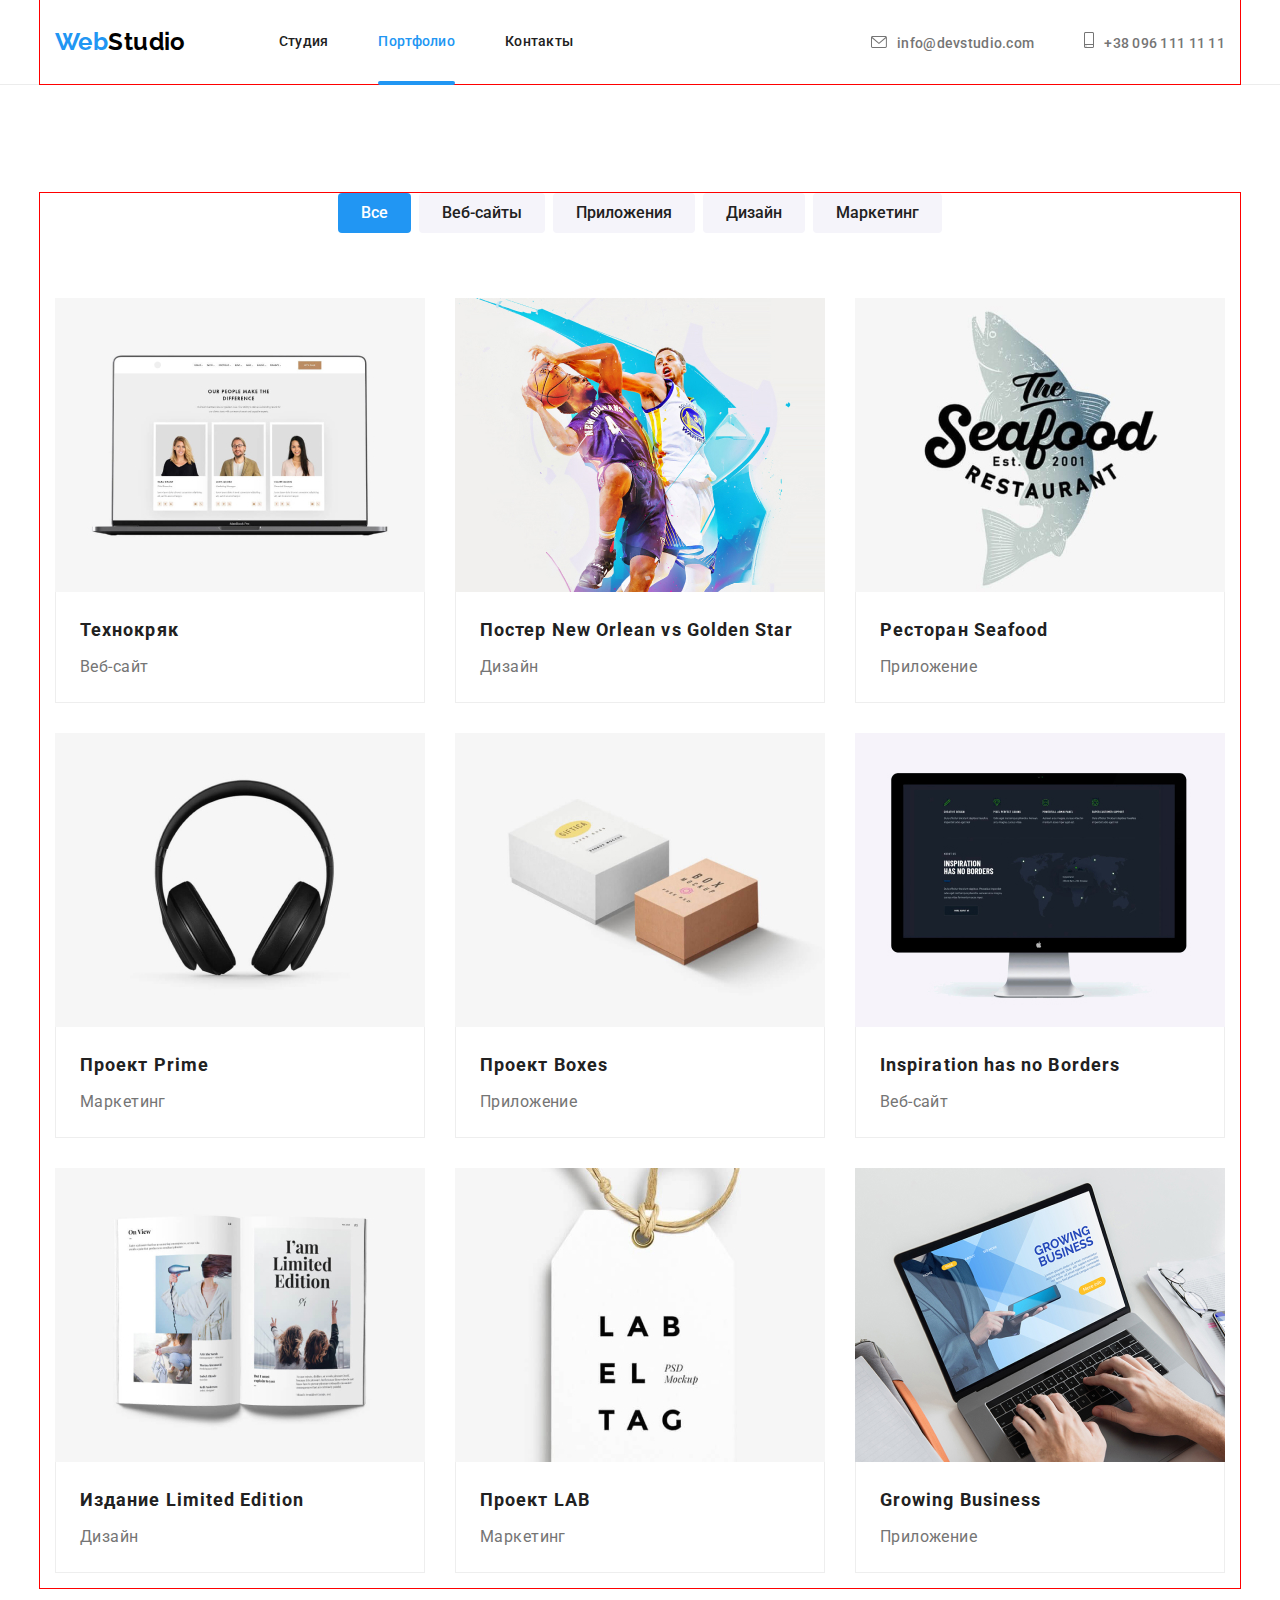
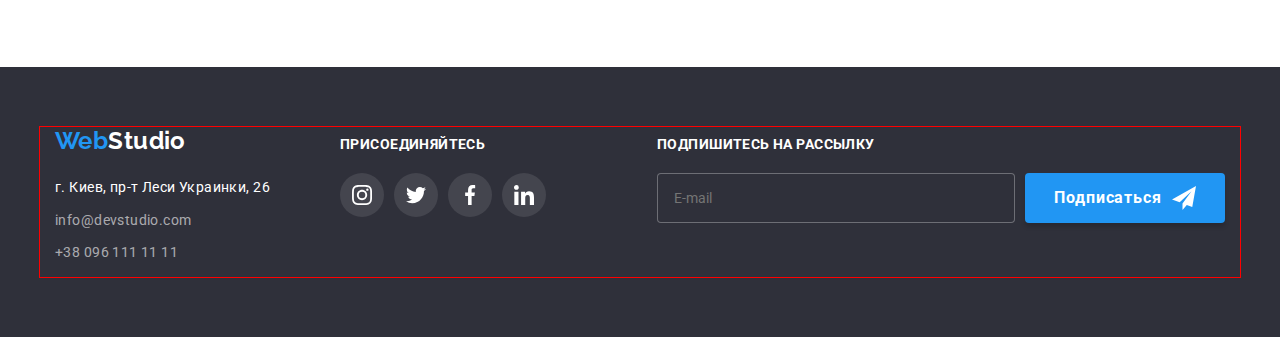
==== commit f3fb49c7: "final-commit" ====
--- a/portfolio.html
+++ b/portfolio.html
@@ -143,24 +143,24 @@
                   <picture>
                     <source
                       srcset="
+                        ./images/portfolio/card-1-l.jpg    1x,
+                        ./images/portfolio/card-1-l@2x.jpg 2x
+                      "
+                      media="(min-width: 1200px)"
+                    />
+                    <source
+                      srcset="
+                        ./images/portfolio/card-1-m.jpg    1x,
+                        ./images/portfolio/card-1-m@2x.jpg 2x
+                      "
+                      media="(min-width: 768px)"
+                    />
+                    <source
+                      srcset="
                         ./images/portfolio/card-1-s.jpg    1x,
                         ./images/portfolio/card-1-s@2x.jpg 2x
                       "
-                      media="(max-width: 480px)"
-                    />
-                    <source
-                      srcset="
-                        ./images/portfolio/card-1-m.jpg    1x,
-                        ./images/portfolio/card-1-m@2x.jpg 2x
-                      "
-                      media="(min-width: 481px)"
-                    />
-                    <source
-                      srcset="
-                        ./images/portfolio/card-1-l.jpg    1x,
-                        ./images/portfolio/card-1-l@2x.jpg 2x
-                      "
-                      media="(min-width: 769px)"
+                      media="(max-width: 767px)"
                     />
                     <img src="./images/portfolio/card-1-m.jpg" alt="Веб-сайт" class="card-img" />
                   </picture>
@@ -186,26 +186,26 @@
                   <picture>
                     <source
                       srcset="
+                        ./images/portfolio/card-2-l.jpg    1x,
+                        ./images/portfolio/card-2-l@2x.jpg 2x
+                      "
+                      media="(min-width: 1200px)"
+                    />
+                    <source
+                      srcset="
+                        ./images/portfolio/card-2-m.jpg    1x,
+                        ./images/portfolio/card-2-m@2x.jpg 2x
+                      "
+                      media="(min-width: 768px)"
+                    />
+                    <source
+                      srcset="
                         ./images/portfolio/card-2-s.jpg    1x,
                         ./images/portfolio/card-2-s@2x.jpg 2x
                       "
-                      media="(max-width: 480px)"
-                    />
-                    <source
-                      srcset="
-                        ./images/portfolio/card-2-m.jpg    1x,
-                        ./images/portfolio/card-2-m@2x.jpg 2x
-                      "
-                      media="(min-width: 481px)"
-                    />
-                    <source
-                      srcset="
-                        ./images/portfolio/card-2-l.jpg    1x,
-                        ./images/portfolio/card-2-l@2x.jpg 2x
-                      "
-                      media="(min-width: 769px)"
-                    />
-                    <img src="./images/portfolio/card-2-m.jpg" alt="Дизайн" class="card-img" />
+                      media="(max-width: 767px)"
+                    />
+                    <img src="./images/portfolio/card-2-s.jpg" alt="Дизайн" class="card-img" />
                   </picture>
                   <!-- <img src="./images/img-2.jpg" alt="Дизайн" width="370" class="card-img" /> -->
                   <div class="portfolio-cards__overlay">
@@ -228,24 +228,24 @@
                   <picture>
                     <source
                       srcset="
+                        ./images/portfolio/card-3-l.jpg    1x,
+                        ./images/portfolio/card-3-l@2x.jpg 2x
+                      "
+                      media="(min-width: 1200px)"
+                    />
+                    <source
+                      srcset="
+                        ./images/portfolio/card-3-m.jpg    1x,
+                        ./images/portfolio/card-3-m@2x.jpg 2x
+                      "
+                      media="(min-width: 768px)"
+                    />
+                    <source
+                      srcset="
                         ./images/portfolio/card-3-s.jpg    1x,
                         ./images/portfolio/card-3-s@2x.jpg 2x
                       "
-                      media="(max-width: 480px)"
-                    />
-                    <source
-                      srcset="
-                        ./images/portfolio/card-3-m.jpg    1x,
-                        ./images/portfolio/card-3-m@2x.jpg 2x
-                      "
-                      media="(min-width: 481px)"
-                    />
-                    <source
-                      srcset="
-                        ./images/portfolio/card-3-l.jpg    1x,
-                        ./images/portfolio/card-3-l@2x.jpg 2x
-                      "
-                      media="(min-width: 769px)"
+                      media="(max-width: 767px)"
                     />
                     <img src="./images/portfolio/card-3-m.jpg" alt="Приложение" class="card-img" />
                   </picture>
@@ -270,24 +270,24 @@
                   <picture>
                     <source
                       srcset="
+                        ./images/portfolio/card-4-l.jpg    1x,
+                        ./images/portfolio/card-4-l@2x.jpg 2x
+                      "
+                      media="(min-width: 1200px)"
+                    />
+                    <source
+                      srcset="
+                        ./images/portfolio/card-4-m.jpg    1x,
+                        ./images/portfolio/card-4-m@2x.jpg 2x
+                      "
+                      media="(min-width: 768px)"
+                    />
+                    <source
+                      srcset="
                         ./images/portfolio/card-4-s.jpg    1x,
                         ./images/portfolio/card-4-s@2x.jpg 2x
                       "
-                      media="(max-width: 480px)"
-                    />
-                    <source
-                      srcset="
-                        ./images/portfolio/card-4-m.jpg    1x,
-                        ./images/portfolio/card-4-m@2x.jpg 2x
-                      "
-                      media="(min-width: 481px)"
-                    />
-                    <source
-                      srcset="
-                        ./images/portfolio/card-4-l.jpg    1x,
-                        ./images/portfolio/card-4-l@2x.jpg 2x
-                      "
-                      media="(min-width: 769px)"
+                      media="(max-width: 767px)"
                     />
                     <img src="./images/portfolio/card-4-m.jpg" alt="Маркетинг" class="card-img" />
                   </picture>
@@ -312,24 +312,24 @@
                   <picture>
                     <source
                       srcset="
+                        ./images/portfolio/card-5-l.jpg    1x,
+                        ./images/portfolio/card-5-l@2x.jpg 2x
+                      "
+                      media="(min-width: 1200px)"
+                    />
+                    <source
+                      srcset="
+                        ./images/portfolio/card-5-m.jpg    1x,
+                        ./images/portfolio/card-5-m@2x.jpg 2x
+                      "
+                      media="(min-width: 768px)"
+                    />
+                    <source
+                      srcset="
                         ./images/portfolio/card-5-s.jpg    1x,
                         ./images/portfolio/card-5-s@2x.jpg 2x
                       "
-                      media="(max-width: 480px)"
-                    />
-                    <source
-                      srcset="
-                        ./images/portfolio/card-5-m.jpg    1x,
-                        ./images/portfolio/card-5-m@2x.jpg 2x
-                      "
-                      media="(min-width: 481px)"
-                    />
-                    <source
-                      srcset="
-                        ./images/portfolio/card-5-l.jpg    1x,
-                        ./images/portfolio/card-5-l@2x.jpg 2x
-                      "
-                      media="(min-width: 769px)"
+                      media="(max-width: 767px)"
                     />
                     <img src="./images/portfolio/card-5-m.jpg" alt="Приложение" class="card-img" />
                   </picture>
@@ -354,24 +354,24 @@
                   <picture>
                     <source
                       srcset="
+                        ./images/portfolio/card-6-l.jpg    1x,
+                        ./images/portfolio/card-6-l@2x.jpg 2x
+                      "
+                      media="(min-width: 1200px)"
+                    />
+                    <source
+                      srcset="
+                        ./images/portfolio/card-6-m.jpg    1x,
+                        ./images/portfolio/card-6-m@2x.jpg 2x
+                      "
+                      media="(min-width: 768px)"
+                    />
+                    <source
+                      srcset="
                         ./images/portfolio/card-6-s.jpg    1x,
                         ./images/portfolio/card-6-s@2x.jpg 2x
                       "
-                      media="(max-width: 480px)"
-                    />
-                    <source
-                      srcset="
-                        ./images/portfolio/card-6-m.jpg    1x,
-                        ./images/portfolio/card-6-m@2x.jpg 2x
-                      "
-                      media="(min-width: 481px)"
-                    />
-                    <source
-                      srcset="
-                        ./images/portfolio/card-6-l.jpg    1x,
-                        ./images/portfolio/card-6-l@2x.jpg 2x
-                      "
-                      media="(min-width: 769px)"
+                      media="(max-width: 767px)"
                     />
                     <img src="./images/portfolio/card-6-m.jpg" alt="Веб-сайт" class="card-img" />
                   </picture>
@@ -396,24 +396,24 @@
                   <picture>
                     <source
                       srcset="
+                        ./images/portfolio/card-7-l.jpg    1x,
+                        ./images/portfolio/card-7-l@2x.jpg 2x
+                      "
+                      media="(min-width: 1200px)"
+                    />
+                    <source
+                      srcset="
+                        ./images/portfolio/card-7-m.jpg    1x,
+                        ./images/portfolio/card-7-m@2x.jpg 2x
+                      "
+                      media="(min-width: 768px)"
+                    />
+                    <source
+                      srcset="
                         ./images/portfolio/card-7-s.jpg    1x,
                         ./images/portfolio/card-7-s@2x.jpg 2x
                       "
-                      media="(max-width: 480px)"
-                    />
-                    <source
-                      srcset="
-                        ./images/portfolio/card-7-m.jpg    1x,
-                        ./images/portfolio/card-7-m@2x.jpg 2x
-                      "
-                      media="(min-width: 481px)"
-                    />
-                    <source
-                      srcset="
-                        ./images/portfolio/card-7-l.jpg    1x,
-                        ./images/portfolio/card-7-l@2x.jpg 2x
-                      "
-                      media="(min-width: 769px)"
+                      media="(max-width: 767px)"
                     />
                     <img src="./images/portfolio/card-7-m.jpg" alt="Дизайн" class="card-img" />
                   </picture>
@@ -438,24 +438,24 @@
                   <picture>
                     <source
                       srcset="
+                        ./images/portfolio/card-8-l.jpg    1x,
+                        ./images/portfolio/card-8-l@2x.jpg 2x
+                      "
+                      media="(min-width: 1200px)"
+                    />
+                    <source
+                      srcset="
+                        ./images/portfolio/card-8-m.jpg    1x,
+                        ./images/portfolio/card-8-m@2x.jpg 2x
+                      "
+                      media="(min-width: 768px)"
+                    />
+                    <source
+                      srcset="
                         ./images/portfolio/card-8-s.jpg    1x,
                         ./images/portfolio/card-8-s@2x.jpg 2x
                       "
-                      media="(max-width: 480px)"
-                    />
-                    <source
-                      srcset="
-                        ./images/portfolio/card-8-m.jpg    1x,
-                        ./images/portfolio/card-8-m@2x.jpg 2x
-                      "
-                      media="(min-width: 481px)"
-                    />
-                    <source
-                      srcset="
-                        ./images/portfolio/card-8-l.jpg    1x,
-                        ./images/portfolio/card-8-l@2x.jpg 2x
-                      "
-                      media="(min-width: 769px)"
+                      media="(max-width: 767px)"
                     />
                     <img src="./images/portfolio/card-8-m.jpg" alt="Маркетинг" class="card-img" />
                   </picture>
@@ -480,24 +480,24 @@
                   <picture>
                     <source
                       srcset="
+                        ./images/portfolio/card-9-l.jpg    1x,
+                        ./images/portfolio/card-9-l@2x.jpg 2x
+                      "
+                      media="(min-width: 1200px)"
+                    />
+                    <source
+                      srcset="
+                        ./images/portfolio/card-9-m.jpg    1x,
+                        ./images/portfolio/card-9-m@2x.jpg 2x
+                      "
+                      media="(min-width: 768px)"
+                    />
+                    <source
+                      srcset="
                         ./images/portfolio/card-9-s.jpg    1x,
                         ./images/portfolio/card-9-s@2x.jpg 2x
                       "
-                      media="(max-width: 480px)"
-                    />
-                    <source
-                      srcset="
-                        ./images/portfolio/card-9-m.jpg    1x,
-                        ./images/portfolio/card-9-m@2x.jpg 2x
-                      "
-                      media="(min-width: 481px)"
-                    />
-                    <source
-                      srcset="
-                        ./images/portfolio/card-9-l.jpg    1x,
-                        ./images/portfolio/card-9-l@2x.jpg 2x
-                      "
-                      media="(min-width: 769px)"
+                      media="(max-width: 767px)"
                     />
                     <img src="./images/portfolio/card-9-m.jpg" alt="Приложение" class="card-img" />
                   </picture>
@@ -581,8 +581,8 @@
           </div>
         </div>
         <form class="subscribe-form">
-          <label class="subscribe-label" for="email">
-            <span class="subscribe-form__title">Подпишитесь на рассылку</span>
+          <h2 class="subscribe-form__title">Подпишитесь на рассылку</h2>
+          <div class="subscribe-form__wrapper">
             <input
               class="subscribe-form__input"
               type="email"
@@ -590,13 +590,14 @@
               id="email"
               placeholder="E-mail"
             />
-          </label>
-          <button class="subscribe-form__btn" type="submit">
-            <span>Подписаться</span>
-            <svg class="subscribe-form__icon" width="24" height="24">
-              <use href="./images/icons.svg#icon-send"></use>
-            </svg>
-          </button>
+
+            <button class="subscribe-form__btn" type="submit">
+              <span>Подписаться</span>
+              <svg class="subscribe-form__icon" width="24" height="24">
+                <use href="./images/icons.svg#icon-send"></use>
+              </svg>
+            </button>
+          </div>
         </form>
       </div>
     </footer>
--- a/css/main.min.css
+++ b/css/main.min.css
@@ -3,5 +3,5 @@
  Consolas,  'Liberation Mono',  Menlo,- monospace;font-size:1em}small{font-size:80%}sub,sup{font-size:75%;line-height:0;position:relative;vertical-align:baseline}sub{bottom:-0.25em}sup{top:-0.5em}table{text-indent:0;border-color:inherit}button,input,optgroup,select,textarea{font-family:inherit;font-size:100%;line-height:1.15;margin:0}button,select{text-transform:none}button,[type='button'],[type='reset'],[type='submit']{-webkit-appearance:button}::-moz-focus-inner{border-style:none;padding:0}:-moz-focusring{outline:1px dotted ButtonText}:-moz-ui-invalid{box-shadow:none}legend{padding:0}progress{vertical-align:baseline}::-webkit-inner-spin-button,::-webkit-outer-spin-button{height:auto}[type='search']{-webkit-appearance:textfield;outline-offset:-2px}::-webkit-search-decoration{-webkit-appearance:none}::-webkit-file-upload-button{-webkit-appearance:button;font:inherit}summary{display:list-item}.visually-hidden{position:absolute;width:1px;height:1px;margin:-1px;border:0;padding:0;white-space:nowrap;-webkit-clip-path:inset(100%);clip-path:inset(100%);clip:rect(0 0 0 0);overflow:hidden}h1,h2,h3,h4,h5,h6,p{margin:0}.list{list-style-type:none;margin:0;padding:0}.works--form{padding-top:0}@media screen and (max-width: 1199.98px){.works--form{display:none}}.link{text-decoration:none}body{font-family:"Roboto",sans-serif;color:#757575;background-color:#fff;font-size:14px;letter-spacing:0.03em}img{display:block;max-width:100%;height:auto}.container{outline:1px solid red;margin-left:auto;margin-right:auto;padding-left:15px;padding-right:15px;max-width:480px}@media screen and (min-width: 768px){.container{max-width:768px}}@media screen and (min-width: 1200px){.container{max-width:1200px}}.header{border-bottom:1px solid #ececec}.header-box{position:relative;display:-webkit-box;display:-ms-flexbox;display:flex;-webkit-box-align:baseline;-ms-flex-align:baseline;align-items:baseline}@media screen and (min-width: 768px){.header-box{-webkit-box-align:center;-ms-flex-align:center;align-items:center}}@media screen and (min-width: 1200px){.header-box{-webkit-box-pack:justify;-ms-flex-pack:justify;justify-content:space-between}}.header-contact{display:none}@media screen and (min-width: 768px){.header-contact{display:-webkit-box;display:-ms-flexbox;display:flex;-webkit-box-orient:vertical;-webkit-box-direction:normal;-ms-flex-direction:column;flex-direction:column;margin-left:auto}}@media screen and (min-width: 1200px){.header-contact{display:-webkit-box;display:-ms-flexbox;display:flex;-webkit-box-orient:horizontal;-webkit-box-direction:normal;-ms-flex-direction:row;flex-direction:row;-webkit-box-align:baseline;-ms-flex-align:baseline;align-items:baseline;margin-left:auto}}.header__list-item{display:inline-block}.header__list-item:not(:last-child){margin-right:50px}@media screen and (min-width: 480px) and (max-width: 1199.98px){.header-contact__item{font-size:12px;margin-left:84px;margin-right:0}.header-contact__item:not(:last-child){margin-bottom:10px}}@media screen and (min-width: 1200px){.header-contact__item{padding-top:32px;padding-bottom:32px}.header-contact__item:not(:last-child){margin-right:50px;margin-left:auto}}.header-contact__icon-envelope{display:inline-block;fill:currentColor;width:16px;height:12px;margin-right:10px;background-size:contain}.header-contact__icon-phone{display:inline-block;fill:currentColor;width:10px;height:16px;margin-right:10px}.header-contact__link{display:-webkit-box;display:-ms-flexbox;display:flex;-webkit-box-align:baseline;-ms-flex-align:baseline;align-items:baseline;font-weight:500;line-height:1.14;letter-spacing:0.02em;text-decoration:none;color:#757575;-webkit-transition:color 250ms cubic-bezier(0.4, 0, 0.2, 1);transition:color 250ms cubic-bezier(0.4, 0, 0.2, 1)}.header-contact__link:hover,.header-contact__link:focus{color:#2196f3}.logo{display:block;color:#000;font-family:"Raleway",sans-serif;font-weight:700;font-size:24px;line-height:1.19;text-decoration:none;padding-top:16px;padding-bottom:16px;padding-right:auto}@media screen and (min-width: 768px){.logo{margin-right:88px;padding-top:26px;padding-bottom:26px}}@media screen and (min-width: 1200px){.logo{margin-right:93px}}.logo--blue{color:#2196f3}.nav-box{display:-webkit-box;display:-ms-flexbox;display:flex;-webkit-box-align:center;-ms-flex-align:center;align-items:center}.header-navigation{display:-webkit-box;display:-ms-flexbox;display:flex}.header-navigation__link{display:none}@media screen and (min-width: 768px){.header-navigation__link{display:-webkit-box;display:-ms-flexbox;display:flex;-webkit-box-align:baseline;-ms-flex-align:baseline;align-items:baseline;color:#212121;font-weight:500;line-height:1.14;letter-spacing:0.02em;padding-top:32px;padding-bottom:32px;-webkit-transition:color 250ms cubic-bezier(0.4, 0, 0.2, 1);transition:color 250ms cubic-bezier(0.4, 0, 0.2, 1)}.header-navigation__link:hover,.header-navigation__link:focus{color:#2196f3}}.header-navigation__link.current{color:#2196f3;position:relative}.header-navigation__link.current::after{position:absolute;content:'';display:block;width:100%;height:4px;border-radius:2px;background-color:#2196f3;left:0;bottom:-1px;-webkit-transition:opacity 250ms cubic-bezier(0.4, 0, 0.2, 1);transition:opacity 250ms cubic-bezier(0.4, 0, 0.2, 1)}@media screen and (min-width: 1200px){.header-navigation__link.current::after{bottom:-3px}}.menu-icons--color{fill:#000;-webkit-transition:fill 250ms cubic-bezier(0.4, 0, 0.2, 1);transition:fill 250ms cubic-bezier(0.4, 0, 0.2, 1)}.menu-icons--color:hover,.menu-icons--color:focus{fill:#2196f3}@media screen and (min-width: 768px){.menu-icons--color{display:none}}.menu-button{position:absolute;display:-webkit-inline-box;display:-ms-inline-flexbox;display:inline-flex;-webkit-box-align:center;-ms-flex-align:center;align-items:center;-webkit-box-pack:center;-ms-flex-pack:center;justify-content:center;z-index:2;right:15px;top:10px;margin:0;margin-left:auto;margin-bottom:auto;padding:0;border:none;background-color:transparent;width:40px;height:40px}@media screen and (min-width: 768px){.menu-button{display:none}}.menu-button .icon-cross{display:none}.menu-button.is-open .icon-cross{display:block}.menu-button.is-open .icon-menu{display:none}.mobile-menu{display:-webkit-box;display:-ms-flexbox;display:flex;-webkit-box-orient:vertical;-webkit-box-direction:normal;-ms-flex-direction:column;flex-direction:column;position:fixed;top:0;left:0;width:480px;height:100%;padding:48px 0;padding-left:40px;background-color:#fff;font-weight:500;letter-spacing:0.02em;overflow-y:scroll;z-index:1;display:none}.mobile-menu.is-open{display:-webkit-box;display:-ms-flexbox;display:flex}.mobile-menu__link{font-size:40px;color:#212121;text-align:center}.mobile-menu__link.current{color:#2196f3}.mobile-menu__item:not(:last-child){margin-bottom:32px}.mobile-menu__contacts{margin-top:auto}.mobile-menu__contact-tel{margin-top:auto;font-size:34px;color:#2196f3}.mobile-menu__contact-mail{display:block;margin-top:32px;font-size:24px;color:#757575}.mobile-menu__socials{display:-webkit-box;display:-ms-flexbox;display:flex;-webkit-box-align:baseline;-ms-flex-align:baseline;align-items:baseline;margin-top:64px}.mobile-menu__socials-item{-webkit-box-align:center;-ms-flex-align:center;align-items:center}.mobile-menu__socials-item:not(:last-child){margin-right:10px}.mobile-menu__socials-item:not(:last-child) ::after{content:'';display:inline-block;width:1px;height:22px;margin-left:10px;background-color:rgba(33,33,33,0.2)}.mobile-menu__socials-link{text-decoration:none;color:#2196f3;font-weight:500;font-size:18px;line-height:1.22;letter-spacing:0.02em}.section-title{color:#212121;font-size:36px;line-height:1.17;text-align:center;margin-bottom:50px}@media screen and (max-width: 1199.98px){.section-title{font-size:28px}}.container--form{background-color:#fff;padding-top:60px;padding-bottom:60px}@media screen and (min-width: 1200px){.container--form{padding-top:94px;padding-bottom:94px}}@media screen and (min-width: 1200px){.container__benefits{padding-bottom:0}}@media screen and (min-width: 768px){.section-box{display:-webkit-box;display:-ms-flexbox;display:flex;-ms-flex-wrap:wrap;flex-wrap:wrap;margin:-15px}}.section-box__item{position:relative}@media screen and (max-width: 767.98px){.section-box__item:not(:last-child){margin-bottom:30px}}@media screen and (min-width: 768px){.section-box__item{margin:15px;-ms-flex-preferred-size:calc((100% - 60px) / 2);flex-basis:calc((100% - 60px) / 2)}}@media screen and (min-width: 1200px){.section-box__item{-ms-flex-preferred-size:calc((100% - 120px) / 4);flex-basis:calc((100% - 120px) / 4)}}.section-box__label{position:absolute;width:100%;padding:27px 0;background-color:rgba(47,48,58,0.8);color:#fff;font-weight:700;line-height:1.14;text-align:center;letter-spacing:0.03em;text-transform:uppercase;bottom:0;left:0}.hero__button{display:-webkit-box;display:-ms-flexbox;display:flex;-webkit-box-align:center;-ms-flex-align:center;align-items:center;color:#fff;background-color:#2196f3;font-family:inherit;font-weight:700;font-size:16px;line-height:1.88;cursor:pointer;margin:0 auto;min-width:200px;min-height:50px;padding:10px 32px;border-radius:4px;border:transparent;-webkit-transition:color 250ms cubic-bezier(0.4, 0, 0.2, 1);transition:color 250ms cubic-bezier(0.4, 0, 0.2, 1)}.hero__button:hover,.hero__button:focus{background-color:#188ce8}@media screen and (min-width: 768px){.hero__button{margin:0 284px}}@media screen and (min-width: 1200px){.hero__button{margin:0 485px}}.hero__title{color:#fff;font-weight:900;font-size:26px;line-height:1.62;text-align:center;letter-spacing:0.06em;text-transform:uppercase;margin-left:auto;margin-right:auto;margin-bottom:30px;max-width:360px}@media screen and (min-width: 1200px){.hero__title{max-width:696px;font-size:44px;line-height:1.36}}.hero--form{padding-top:118px;padding-bottom:118px}@media screen and (min-width: 1200px){.hero--form{padding-top:200px;padding-bottom:200px}}.hero{background-color:#2f303a;background-image:-webkit-gradient(linear, left top, right top, from(rgba(47,48,58,0.4)), to(rgba(47,48,58,0.4))),url(../images/hero/hero-s.jpg);background-image:linear-gradient(to right, rgba(47,48,58,0.4), rgba(47,48,58,0.4)),url(../images/hero/hero-s.jpg);background-position:center;background-size:cover;margin-left:auto;margin-right:auto;max-width:480px}@media screen and (min-device-pixel-ratio: 2), (-webkit-min-device-pixel-ratio: 2), (min-resolution: 192dpi), (min-resolution: 2dppx){.hero{background-image:-webkit-gradient(linear, left top, right top, from(rgba(47,48,58,0.4)), to(rgba(47,48,58,0.4))),url(../images/hero/hero-s@2x.jpg);background-image:linear-gradient(to right, rgba(47,48,58,0.4), rgba(47,48,58,0.4)),url(../images/hero/hero-s@2x.jpg)}}@media screen and (min-width: 768px){.hero{max-width:768px;background-image:-webkit-gradient(linear, left top, right top, from(rgba(47,48,58,0.4)), to(rgba(47,48,58,0.4))),url(../images/hero/hero-m.jpg);background-image:linear-gradient(to right, rgba(47,48,58,0.4), rgba(47,48,58,0.4)),url(../images/hero/hero-m.jpg)}}@media screen and (min-width: 768px) and (min-device-pixel-ratio: 2), screen and (min-width: 768px) and (-webkit-min-device-pixel-ratio: 2), screen and (min-width: 768px) and (min-resolution: 192dpi), screen and (min-width: 768px) and (min-resolution: 2dppx){.hero{background-image:-webkit-gradient(linear, left top, right top, from(rgba(47,48,58,0.4)), to(rgba(47,48,58,0.4))),url(../images/hero/hero-m@2x.jpg);background-image:linear-gradient(to right, rgba(47,48,58,0.4), rgba(47,48,58,0.4)),url(../images/hero/hero-m@2x.jpg)}}@media screen and (min-width: 1200px){.hero{max-width:1200px;background-image:-webkit-gradient(linear, left top, right top, from(rgba(47,48,58,0.4)), to(rgba(47,48,58,0.4))),url(../images/hero/hero-l.jpg);background-image:linear-gradient(to right, rgba(47,48,58,0.4), rgba(47,48,58,0.4)),url(../images/hero/hero-l.jpg)}}@media screen and (min-width: 1200px) and (min-device-pixel-ratio: 2), screen and (min-width: 1200px) and (-webkit-min-device-pixel-ratio: 2), screen and (min-width: 1200px) and (min-resolution: 192dpi), screen and (min-width: 1200px) and (min-resolution: 2dppx){.hero{background-image:-webkit-gradient(linear, left top, right top, from(rgba(47,48,58,0.4)), to(rgba(47,48,58,0.4))),url(../images/hero/hero-l@2x.jpg);background-image:linear-gradient(to right, rgba(47,48,58,0.4), rgba(47,48,58,0.4)),url(../images/hero/hero-l@2x.jpg)}}.works--form .section-box__item{-ms-flex-preferred-size:calc((100% - 90px) / 3);flex-basis:calc((100% - 90px) / 3)}.benefits__icon{height:120px;border-radius:4px;margin-bottom:30px;background-color:#f5f4fa;-webkit-transition:color 250ms cubic-bezier(0.4, 0, 0.2, 1);transition:color 250ms cubic-bezier(0.4, 0, 0.2, 1)}.benefits__icon{display:-webkit-box;display:-ms-flexbox;display:flex;-webkit-box-align:center;-ms-flex-align:center;align-items:center;-webkit-box-pack:center;-ms-flex-pack:center;justify-content:center;width:100%;height:120px;margin-bottom:30px;border-radius:4px;background-color:#f5f4fa;-webkit-transition:color 250ms cubic-bezier(0.4, 0, 0.2, 1);transition:color 250ms cubic-bezier(0.4, 0, 0.2, 1)}@media screen and (min-width: 768px){.benefits__icon{width:354px}}@media screen and (min-width: 1200px){.benefits__icon{width:270px}}.benefits__title{font-size:14px;line-height:1.14;text-transform:uppercase;color:#212121}@media screen and (max-width: 1199.98px){.benefits__title{text-align:center}}.benefits__label{line-height:1.71;margin-top:10px;max-width:450px}@media screen and (min-width: 768px){.benefits__label{width:354px}}@media screen and (min-width: 1200px){.benefits__label{width:270px}}.portfolio-cards__item--geometry:not(:last-child){margin-bottom:30px}@media screen and (min-width: 480px) and (max-width: 1199.98px){.portfolio-cards__item--geometry:nth-child(odd){margin-right:30px}.portfolio-cards__item--geometry:not(:last-child){margin-bottom:30px}}@media screen and (min-width: 1200px){.portfolio-cards__item--geometry{margin-right:-30px}.portfolio-cards__item--geometry:nth-child(3n+3){margin-right:0px}.portfolio-cards__item--geometry:nth-child(n+7){margin-bottom:0}.portfolio-cards__item--geometry:not(:nth-child(3n+3)){margin-right:30px}}.portfolio-cards__item--border{padding:20px 24px;border-right:1px solid #eee;border-bottom:1px solid #eee;border-left:1px solid #eee}.portfolio-box{padding-bottom:94px;padding-top:94px}.filter-buttons{display:-webkit-box;display:-ms-flexbox;display:flex;-ms-flex-wrap:wrap;flex-wrap:wrap;list-style-type:none;margin-bottom:50px;padding:0}@media screen and (min-width: 768px){.filter-buttons{-webkit-box-pack:center;-ms-flex-pack:center;justify-content:center}}.filter-buttons__list{margin-left:8px}.filter-buttons__list:first-child{margin-left:0}.filter-buttons__list:nth-child(-n+3){margin-bottom:15px}.filter-buttons__btn{font-family:inherit;color:#212121;background-color:#f5f4fa;font-weight:500;font-size:16px;line-height:1.62;text-align:center;padding:6px 22px;border:1px solid transparent;border-radius:4px;-webkit-transition:color 250ms cubic-bezier(0.4, 0, 0.2, 1),background-color 250ms cubic-bezier(0.4, 0, 0.2, 1),-webkit-box-shadow 250ms cubic-bezier(0.4, 0, 0.2, 1);transition:color 250ms cubic-bezier(0.4, 0, 0.2, 1),background-color 250ms cubic-bezier(0.4, 0, 0.2, 1),-webkit-box-shadow 250ms cubic-bezier(0.4, 0, 0.2, 1);transition:color 250ms cubic-bezier(0.4, 0, 0.2, 1),background-color 250ms cubic-bezier(0.4, 0, 0.2, 1),box-shadow 250ms cubic-bezier(0.4, 0, 0.2, 1);transition:color 250ms cubic-bezier(0.4, 0, 0.2, 1),background-color 250ms cubic-bezier(0.4, 0, 0.2, 1),box-shadow 250ms cubic-bezier(0.4, 0, 0.2, 1),-webkit-box-shadow 250ms cubic-bezier(0.4, 0, 0.2, 1)}.filter-buttons__btn:hover,.filter-buttons__btn:focus{color:#fff;background-color:#2196f3;-webkit-box-shadow:0px 3px 1px rgba(0,0,0,0.1),0px 1px 2px rgba(0,0,0,0.08),0px 2px 2px rgba(0,0,0,0.12);box-shadow:0px 3px 1px rgba(0,0,0,0.1),0px 1px 2px rgba(0,0,0,0.08),0px 2px 2px rgba(0,0,0,0.12)}.filter-buttons__btn.active{background-color:#2196f3;color:#fff}.portfolio-cards__overlay--position{position:relative;overflow:hidden}.portfolio-cards__overlay{position:absolute;top:0;left:0;width:450px;padding:77px 24px;background-color:rgba(33,150,243,0.9);overflow:hidden;-webkit-transition:-webkit-transform 250ms cubic-bezier(0.4, 0, 0.2, 1);transition:-webkit-transform 250ms cubic-bezier(0.4, 0, 0.2, 1);transition:transform 250ms cubic-bezier(0.4, 0, 0.2, 1);transition:transform 250ms cubic-bezier(0.4, 0, 0.2, 1), -webkit-transform 250ms cubic-bezier(0.4, 0, 0.2, 1);-webkit-transform:translateY(160%);transform:translateY(160%)}@media screen and (min-width: 768px){.portfolio-cards__overlay{width:354px}}@media screen and (min-width: 1200px){.portfolio-cards__overlay{width:370px;padding:63px 24px}}.portfolio-cards__overlay-label{font-size:18px;line-height:1.56;letter-spacing:0.03em;color:#fff}.portfolio-cards{display:-webkit-box;display:-ms-flexbox;display:flex;-ms-flex-wrap:wrap;flex-wrap:wrap;margin-bottom:-30px;margin-right:-30px;width:100%}.portfolio-cards__item{display:block;-webkit-transition:-webkit-box-shadow 250ms cubic-bezier(0.4, 0, 0.2, 1);transition:-webkit-box-shadow 250ms cubic-bezier(0.4, 0, 0.2, 1);transition:box-shadow 250ms cubic-bezier(0.4, 0, 0.2, 1);transition:box-shadow 250ms cubic-bezier(0.4, 0, 0.2, 1), -webkit-box-shadow 250ms cubic-bezier(0.4, 0, 0.2, 1)}.portfolio-cards__item:hover,.portfolio-cards__item:focus{-webkit-box-shadow:0px 4px 4px rgba(0,0,0,0.25);box-shadow:0px 4px 4px rgba(0,0,0,0.25)}.portfolio-cards__item:hover .portfolio-cards__overlay{position:absolute;top:0;left:0;width:450px;padding:77px 24px;background-color:rgba(33,150,243,0.9);-webkit-transform:translateY(0);transform:translateY(0)}@media screen and (min-width: 768px){.portfolio-cards__item:hover .portfolio-cards__overlay{width:354px}}@media screen and (min-width: 1200px){.portfolio-cards__item:hover .portfolio-cards__overlay{width:370px;padding:63px 24px}}.portfolio-cards__title{font-size:18px;line-height:2;letter-spacing:0.06em;color:#212121;margin-bottom:4px}.portfolio-cards__description{font-size:16px;line-height:1.88;color:#757575}.team--bgc{background-color:#f5f4fa}.team__item{-webkit-box-shadow:0px 1px 3px rgba(0,0,0,0.12),0px 1px 1px rgba(0,0,0,0.14),0px 2px 1px rgba(0,0,0,0.2);box-shadow:0px 1px 3px rgba(0,0,0,0.12),0px 1px 1px rgba(0,0,0,0.14),0px 2px 1px rgba(0,0,0,0.2);border-radius:0px 0px 4px 4px}@media screen and (min-width: 768px){.team__item{width:354px}}.team__item--border{background-color:#fff;padding-top:30px;padding-bottom:30px;border-radius:0px 0px 4px 4px;border-right:1px solid #eee;border-bottom:1px solid #eee;border-left:1px solid #eee}.team__member{font-weight:500;font-size:16px;line-height:1.19;text-align:center;color:#212121}.team__position{font-size:16px;line-height:1.19;text-align:center;margin-top:10px;margin-bottom:16px}.socials{display:-webkit-box;display:-ms-flexbox;display:flex;-webkit-box-pack:center;-ms-flex-pack:center;justify-content:center}.socials__item:not(:last-child){margin-right:10px}.socials__link{display:-webkit-box;display:-ms-flexbox;display:flex;-webkit-box-pack:center;-ms-flex-pack:center;justify-content:center;-webkit-box-align:center;-ms-flex-align:center;align-items:center;width:44px;height:44px;border-radius:50%;color:#afb1b8;-webkit-transition:background-color 250ms cubic-bezier(0.4, 0, 0.2, 1),color 250ms cubic-bezier(0.4, 0, 0.2, 1);transition:background-color 250ms cubic-bezier(0.4, 0, 0.2, 1),color 250ms cubic-bezier(0.4, 0, 0.2, 1)}.socials__link:hover,.socials__link:focus{background-color:#2196f3;color:#fff}.socials__icon{fill:currentColor}.clients{display:-webkit-box;display:-ms-flexbox;display:flex;-ms-flex-wrap:wrap;flex-wrap:wrap;margin:-15px}.clients__item{min-height:92px;margin:15px;-ms-flex-preferred-size:calc((100% - 60px) / 2);flex-basis:calc((100% - 60px) / 2)}@media screen and (min-width: 768px){.clients__item{-ms-flex-preferred-size:calc((100% - 90px) / 3);flex-basis:calc((100% - 90px) / 3)}}@media screen and (min-width: 1200px){.clients__item{-ms-flex-preferred-size:calc((100% - 180px) / 6);flex-basis:calc((100% - 180px) / 6)}}.clients__link{display:-webkit-box;display:-ms-flexbox;display:flex;-webkit-box-pack:center;-ms-flex-pack:center;justify-content:center;-webkit-box-align:center;-ms-flex-align:center;align-items:center;width:100%;height:100%;color:#afb1b8;border:1px solid #afb1b8;border-radius:5px;-webkit-transition:color 250ms cubic-bezier(0.4, 0, 0.2, 1),border 250ms cubic-bezier(0.4, 0, 0.2, 1);transition:color 250ms cubic-bezier(0.4, 0, 0.2, 1),border 250ms cubic-bezier(0.4, 0, 0.2, 1)}.clients__link:hover,.clients__link:focus{color:#2196f3;border:1px solid #2196f3}@media screen and (min-width: 768px){.clients__link{width:226px}}@media screen and (min-width: 1200px){.clients__link{width:170px}}.clients__icon{fill:currentColor;background-size:contain}.footer{background-color:#2f303a;padding-top:60px;padding-bottom:60px}@media screen and (min-width: 480px) and (max-width: 1199.98px){.footer__address{margin-right:165px}}.footer__logo{color:#fff;padding:0;margin:0}@media screen and (max-width: 1199.98px){.footer__logo{text-align:center;margin-left:auto;margin-right:auto}}@media screen and (min-width: 1200px){.footer--centered{display:-webkit-box;display:-ms-flexbox;display:flex}}@media screen and (min-width: 768px){.footer--tablet{display:-webkit-box;display:-ms-flexbox;display:flex;-ms-flex-pack:distribute;justify-content:space-around}}.address{max-width:232px;margin-top:20px;margin-right:70px}@media screen and (max-width: 1199.98px){.address{margin-left:auto;margin-right:auto}}@media screen and (min-width: 1200px){.address{margin-left:0}}.address__link{color:#fff;font-style:normal;line-height:1.71;text-decoration:none;font-style:normal}.address__item{margin-top:9px}.footer__contact-link{text-decoration:none;color:rgba(255,255,255,0.6);font-style:normal;line-height:1.71;-webkit-transition:color 250ms cubic-bezier(0.4, 0, 0.2, 1);transition:color 250ms cubic-bezier(0.4, 0, 0.2, 1)}.footer__contact-link:hover,.footer__contact-link:focus{color:#2196f3}.footer-socials{margin-bottom:60px;margin-top:60px}@media screen and (min-width: 768px){.footer-socials{margin-top:0}}@media screen and (max-width: 1199.98px){.footer__contacts{text-align:center}}.footer-socials__title,.subscribe-label{color:#fff;font-weight:700;font-size:14px;line-height:1.14;letter-spacing:0.03em;text-transform:uppercase}@media screen and (max-width: 1199.98px){.footer-socials__title,.subscribe-label{text-align:center}}.footer-socials__title{margin-bottom:20px}.footer-socials__list--position{display:-webkit-box;display:-ms-flexbox;display:flex;-webkit-box-pack:center;-ms-flex-pack:center;justify-content:center}.footer-socials__link{color:#fff;background-color:rgba(255,255,255,0.1);-webkit-transition:background-color 250ms cubic-bezier(0.4, 0, 0.2, 1);transition:background-color 250ms cubic-bezier(0.4, 0, 0.2, 1)}.footer-socials__link:hover,.footer-socials__link:focus{background-color:#2196f3}@media screen and (min-width: 480px) and (max-width: 1199.98px){.subscribe-form{margin-top:60px}}@media screen and (min-width: 1200px){.subscribe-form{display:-webkit-box;display:-ms-flexbox;display:flex;-webkit-box-align:end;-ms-flex-align:end;align-items:flex-end;margin-bottom:93px;margin-left:auto}}.subscribe-form__title{display:inline-block;margin-bottom:20px}.subscribe-form__input{max-width:450px;width:100%;height:50px;margin-bottom:20px;padding:15px 16px;background-color:#2f303a;color:rgba(255,255,255,0.6);outline:transparent;border:1px solid rgba(255,255,255,0.3);border-radius:4px}@media screen and (min-width: 768px){.subscribe-form__input{margin-left:166px;margin-right:152px}}@media screen and (min-width: 1200px){.subscribe-form__input{max-width:358px;margin:0}}.subscribe-form__icon{margin-left:10px}.subscribe-form__btn{display:-webkit-box;display:-ms-flexbox;display:flex;-webkit-box-pack:center;-ms-flex-pack:center;justify-content:center;-webkit-box-align:center;-ms-flex-align:center;align-items:center;width:200px;height:50px;background-color:#2196f3;color:#fff;font-weight:700;font-size:16px;line-height:1.88;letter-spacing:0.06em;cursor:pointer;border-radius:4px;-webkit-box-shadow:0px 4px 4px rgba(0,0,0,0.15);box-shadow:0px 4px 4px rgba(0,0,0,0.15);border-color:transparent;margin-right:auto;margin-left:auto}.backdrop{position:fixed;top:0;left:0;width:100%;height:100%;background-color:rgba(0,0,0,0.2);z-index:3;opacity:1;visibility:visible;pointer-events:initial;-webkit-transition:opacity 250ms cubic-bezier(0.4, 0, 0.2, 1),visibility 250ms cubic-bezier(0.4, 0, 0.2, 1);transition:opacity 250ms cubic-bezier(0.4, 0, 0.2, 1),visibility 250ms cubic-bezier(0.4, 0, 0.2, 1)}.backdrop.is-hidden{opacity:0;visibility:hidden;pointer-events:none}.modal{position:absolute;top:50%;left:50%;-webkit-transform:translate(-50%, -50%);transform:translate(-50%, -50%);max-width:450px;max-height:609px;padding:40px 40px;background-color:#fff;-webkit-box-shadow:0px 1px 3px rgba(0,0,0,0.12),0px 1px 1px rgba(0,0,0,0.14),0px 2px 1px rgba(0,0,0,0.2);box-shadow:0px 1px 3px rgba(0,0,0,0.12),0px 1px 1px rgba(0,0,0,0.14),0px 2px 1px rgba(0,0,0,0.2);border-radius:4px}@media screen and (min-width: 1200px){.modal{min-width:528px;min-height:581px}}.modal__close-btn{position:absolute;top:8px;right:8px;display:-webkit-box;display:-ms-flexbox;display:flex;-webkit-box-pack:center;-ms-flex-pack:center;justify-content:center;-webkit-box-align:center;-ms-flex-align:center;align-items:center;width:30px;height:30px;border:1px solid rgba(0,0,0,0.1);border-radius:50%;padding:0;background-color:#fff;cursor:pointer}.modal__close-btn:hover .modal__close-icon,.modal__close-btn:focus .modal__close-icon{fill:#2196f3}.modal__close-icon{-webkit-transition:fill 250ms cubic-bezier(0.4, 0, 0.2, 1);transition:fill 250ms cubic-bezier(0.4, 0, 0.2, 1)}.modal-form{display:-webkit-box;display:-ms-flexbox;display:flex;-webkit-box-orient:vertical;-webkit-box-direction:normal;-ms-flex-direction:column;flex-direction:column;-webkit-box-align:center;-ms-flex-align:center;align-items:center}.modal-form__title{font-weight:700;font-size:20px;line-height:1.15;text-align:center;letter-spacing:0.03em;margin-bottom:12px;color:#212121}.modal-form__group{display:-webkit-box;display:-ms-flexbox;display:flex;-webkit-box-orient:vertical;-webkit-box-direction:normal;-ms-flex-direction:column;flex-direction:column;width:370px}@media screen and (min-width: 1200px){.modal-form__group{width:448px}}.modal-form__label{position:relative;display:-webkit-box;display:-ms-flexbox;display:flex;-webkit-box-orient:vertical;-webkit-box-direction:normal;-ms-flex-direction:column;flex-direction:column;margin-bottom:10px;font-size:12px;line-height:1.16;letter-spacing:0.01em}.modal-form__label:last-of-type{margin-bottom:20px}.modal-form__input{height:40px;margin-top:4px;padding-left:41px;outline:transparent;border:1px solid rgba(33,33,33,0.2);border-radius:4px;-webkit-transition:border 250ms cubic-bezier(0.4, 0, 0.2, 1);transition:border 250ms cubic-bezier(0.4, 0, 0.2, 1)}.modal-form__input:hover,.modal-form__input:focus-within{border:1px solid #2196f3}.modal-form__input:hover+.modal-form__icon,.modal-form__input:focus+.modal-form__icon{fill:#2196f3}.modal-form__textarea-input{height:120px;padding:12px 16px;resize:none}.modal-form__textarea-input::-webkit-input-placeholder{line-height:1.17;letter-spacing:0.01em;color:rgba(117,117,117,0.5)}.modal-form__textarea-input:-ms-input-placeholder{line-height:1.17;letter-spacing:0.01em;color:rgba(117,117,117,0.5)}.modal-form__textarea-input::-ms-input-placeholder{line-height:1.17;letter-spacing:0.01em;color:rgba(117,117,117,0.5)}.modal-form__textarea-input::placeholder{line-height:1.17;letter-spacing:0.01em;color:rgba(117,117,117,0.5)}.modal-form__icon{position:absolute;top:0;left:0;-webkit-transform:translate(12px, 29px);transform:translate(12px, 29px);fill:#212121;-webkit-transition:fill 250ms cubic-bezier(0.4, 0, 0.2, 1);transition:fill 250ms cubic-bezier(0.4, 0, 0.2, 1)}.modal-form__agreement-form{display:-webkit-box;display:-ms-flexbox;display:flex;-webkit-box-align:center;-ms-flex-align:center;align-items:center;-webkit-box-pack:center;-ms-flex-pack:center;justify-content:center}.modal-form__agreement-label{display:-webkit-box;display:-ms-flexbox;display:flex;-webkit-box-align:center;-ms-flex-align:center;align-items:center}.checkbox-txt{line-height:1.71}.checkbox-link{line-height:1.71;color:#2196f3}.modal-form__checkbox{display:-webkit-box;display:-ms-flexbox;display:flex;-webkit-box-align:center;-ms-flex-align:center;align-items:center;-webkit-box-pack:center;-ms-flex-pack:center;justify-content:center;-ms-flex-negative:0;flex-shrink:0;width:16px;height:15px;margin-right:7px;border-radius:2px;outline:2px solid #2196f3;outline-offset:-2px;background-color:#fff;-webkit-transition:background-color 250ms cubic-bezier(0.4, 0, 0.2, 1);transition:background-color 250ms cubic-bezier(0.4, 0, 0.2, 1)}.modal-form__checkbox:focus{outline:2px solid #212121;outline-offset:-2px}.modal-form__checkbox-icon{fill:#fff}.checkbox:checked+.modal-form__checkbox{background-color:#2196f3}.modal-form__send-btn{margin-top:30px;-webkit-transition:background-color 250ms cubic-bezier(0.4, 0, 0.2, 1),-webkit-box-shadow 250ms cubic-bezier(0.4, 0, 0.2, 1);transition:background-color 250ms cubic-bezier(0.4, 0, 0.2, 1),-webkit-box-shadow 250ms cubic-bezier(0.4, 0, 0.2, 1);transition:background-color 250ms cubic-bezier(0.4, 0, 0.2, 1),box-shadow 250ms cubic-bezier(0.4, 0, 0.2, 1);transition:background-color 250ms cubic-bezier(0.4, 0, 0.2, 1),box-shadow 250ms cubic-bezier(0.4, 0, 0.2, 1),-webkit-box-shadow 250ms cubic-bezier(0.4, 0, 0.2, 1)}.modal-form__send-btn:hover,.modal-form__send-btn:focus{-webkit-box-shadow:0px 4px 4px rgba(0,0,0,0.15);box-shadow:0px 4px 4px rgba(0,0,0,0.15);background-color:#188ce8}
+ monospace;font-size:1em}small{font-size:80%}sub,sup{font-size:75%;line-height:0;position:relative;vertical-align:baseline}sub{bottom:-0.25em}sup{top:-0.5em}table{text-indent:0;border-color:inherit}button,input,optgroup,select,textarea{font-family:inherit;font-size:100%;line-height:1.15;margin:0}button,select{text-transform:none}button,[type='button'],[type='reset'],[type='submit']{-webkit-appearance:button}::-moz-focus-inner{border-style:none;padding:0}:-moz-focusring{outline:1px dotted ButtonText}:-moz-ui-invalid{box-shadow:none}legend{padding:0}progress{vertical-align:baseline}::-webkit-inner-spin-button,::-webkit-outer-spin-button{height:auto}[type='search']{-webkit-appearance:textfield;outline-offset:-2px}::-webkit-search-decoration{-webkit-appearance:none}::-webkit-file-upload-button{-webkit-appearance:button;font:inherit}summary{display:list-item}.visually-hidden{position:absolute;width:1px;height:1px;margin:-1px;border:0;padding:0;white-space:nowrap;-webkit-clip-path:inset(100%);clip-path:inset(100%);clip:rect(0 0 0 0);overflow:hidden}h1,h2,h3,h4,h5,h6,p{margin:0}.list{list-style-type:none;margin:0;padding:0}.works--form{padding-top:0}@media screen and (max-width: 1199.98px){.works--form{display:none}}.link{text-decoration:none}body{font-family:"Roboto",sans-serif;color:#757575;background-color:#fff;font-size:14px;letter-spacing:0.03em}img{display:block;max-width:100%;height:auto}.container{outline:1px solid red;margin-left:auto;margin-right:auto;padding-left:15px;padding-right:15px;max-width:480px}@media screen and (min-width: 768px){.container{max-width:768px}}@media screen and (min-width: 1200px){.container{max-width:1200px}}.header{border-bottom:1px solid #ececec}.header-box{position:relative;display:-webkit-box;display:-ms-flexbox;display:flex;-webkit-box-align:baseline;-ms-flex-align:baseline;align-items:baseline}@media screen and (min-width: 768px){.header-box{-webkit-box-align:center;-ms-flex-align:center;align-items:center}}@media screen and (min-width: 1200px){.header-box{-webkit-box-pack:justify;-ms-flex-pack:justify;justify-content:space-between}}.header-contact{display:none}@media screen and (min-width: 768px){.header-contact{display:-webkit-box;display:-ms-flexbox;display:flex;-webkit-box-orient:vertical;-webkit-box-direction:normal;-ms-flex-direction:column;flex-direction:column;margin-left:auto}}@media screen and (min-width: 1200px){.header-contact{display:-webkit-box;display:-ms-flexbox;display:flex;-webkit-box-orient:horizontal;-webkit-box-direction:normal;-ms-flex-direction:row;flex-direction:row;-webkit-box-align:baseline;-ms-flex-align:baseline;align-items:baseline;margin-left:auto}}.header__list-item{display:inline-block}.header__list-item:not(:last-child){margin-right:50px}@media screen and (min-width: 480px) and (max-width: 1199.98px){.header-contact__item{font-size:12px;margin-left:84px;margin-right:0}.header-contact__item:not(:last-child){margin-bottom:10px}}@media screen and (min-width: 1200px){.header-contact__item{padding-top:32px;padding-bottom:32px}.header-contact__item:not(:last-child){margin-right:50px;margin-left:auto}}.header-contact__icon-envelope{display:inline-block;fill:currentColor;width:16px;height:12px;margin-right:10px;background-size:contain}.header-contact__icon-phone{display:inline-block;fill:currentColor;width:10px;height:16px;margin-right:10px}.header-contact__link{display:-webkit-box;display:-ms-flexbox;display:flex;-webkit-box-align:baseline;-ms-flex-align:baseline;align-items:baseline;font-weight:500;line-height:1.14;letter-spacing:0.02em;text-decoration:none;color:#757575;-webkit-transition:color 250ms cubic-bezier(0.4, 0, 0.2, 1);transition:color 250ms cubic-bezier(0.4, 0, 0.2, 1)}.header-contact__link:hover,.header-contact__link:focus{color:#2196f3}.logo{display:block;color:#000;font-family:"Raleway",sans-serif;font-weight:700;font-size:24px;line-height:1.19;text-decoration:none;padding-top:16px;padding-bottom:16px;padding-right:auto}@media screen and (min-width: 768px){.logo{margin-right:88px;padding-top:26px;padding-bottom:26px}}@media screen and (min-width: 1200px){.logo{margin-right:93px}}.logo--blue{color:#2196f3}.nav-box{display:-webkit-box;display:-ms-flexbox;display:flex;-webkit-box-align:center;-ms-flex-align:center;align-items:center}.header-navigation{display:-webkit-box;display:-ms-flexbox;display:flex}.header-navigation__link{display:none}@media screen and (min-width: 768px){.header-navigation__link{display:-webkit-box;display:-ms-flexbox;display:flex;-webkit-box-align:baseline;-ms-flex-align:baseline;align-items:baseline;color:#212121;font-weight:500;line-height:1.14;letter-spacing:0.02em;padding-top:32px;padding-bottom:32px;-webkit-transition:color 250ms cubic-bezier(0.4, 0, 0.2, 1);transition:color 250ms cubic-bezier(0.4, 0, 0.2, 1)}.header-navigation__link:hover,.header-navigation__link:focus{color:#2196f3}}.header-navigation__link.current{color:#2196f3;position:relative}.header-navigation__link.current::after{position:absolute;content:'';display:block;width:100%;height:4px;border-radius:2px;background-color:#2196f3;left:0;bottom:-1px;-webkit-transition:opacity 250ms cubic-bezier(0.4, 0, 0.2, 1);transition:opacity 250ms cubic-bezier(0.4, 0, 0.2, 1)}@media screen and (min-width: 1200px){.header-navigation__link.current::after{bottom:-3px}}.menu-icons--color{fill:#000;-webkit-transition:fill 250ms cubic-bezier(0.4, 0, 0.2, 1);transition:fill 250ms cubic-bezier(0.4, 0, 0.2, 1)}.menu-icons--color:hover,.menu-icons--color:focus{fill:#2196f3}@media screen and (min-width: 768px){.menu-icons--color{display:none}}.menu-button{position:absolute;display:-webkit-inline-box;display:-ms-inline-flexbox;display:inline-flex;-webkit-box-align:center;-ms-flex-align:center;align-items:center;-webkit-box-pack:center;-ms-flex-pack:center;justify-content:center;z-index:2;right:15px;top:10px;margin:0;margin-left:auto;margin-bottom:auto;padding:0;border:none;background-color:transparent;width:40px;height:40px}@media screen and (min-width: 768px){.menu-button{display:none}}.menu-button .icon-cross{display:none}.menu-button.is-open .icon-cross{display:block}.menu-button.is-open .icon-menu{display:none}.mobile-menu{display:-webkit-box;display:-ms-flexbox;display:flex;-webkit-box-orient:vertical;-webkit-box-direction:normal;-ms-flex-direction:column;flex-direction:column;position:fixed;top:0;left:0;width:480px;height:100%;padding:48px 0;padding-left:40px;background-color:#fff;font-weight:500;letter-spacing:0.02em;overflow-y:scroll;z-index:1;display:none}.mobile-menu.is-open{display:-webkit-box;display:-ms-flexbox;display:flex}.mobile-menu__link{font-size:40px;color:#212121;text-align:center}.mobile-menu__link.current{color:#2196f3}.mobile-menu__item:not(:last-child){margin-bottom:32px}.mobile-menu__contacts{margin-top:auto}.mobile-menu__contact-tel{margin-top:auto;font-size:34px;color:#2196f3}.mobile-menu__contact-mail{display:block;margin-top:32px;font-size:24px;color:#757575}.mobile-menu__socials{display:-webkit-box;display:-ms-flexbox;display:flex;-webkit-box-align:baseline;-ms-flex-align:baseline;align-items:baseline;margin-top:64px}.mobile-menu__socials-item{-webkit-box-align:center;-ms-flex-align:center;align-items:center}.mobile-menu__socials-item:not(:last-child){margin-right:10px}.mobile-menu__socials-item:not(:last-child) ::after{content:'';display:inline-block;width:1px;height:22px;margin-left:10px;background-color:rgba(33,33,33,0.2)}.mobile-menu__socials-link{text-decoration:none;color:#2196f3;font-weight:500;font-size:18px;line-height:1.22;letter-spacing:0.02em}.section-title{color:#212121;font-size:36px;line-height:1.17;text-align:center;margin-bottom:50px}@media screen and (max-width: 1199.98px){.section-title{font-size:28px}}.container--form{background-color:#fff;padding-top:60px;padding-bottom:60px}@media screen and (min-width: 1200px){.container--form{padding-top:94px;padding-bottom:94px}}@media screen and (min-width: 1200px){.container__benefits{padding-bottom:0}}@media screen and (min-width: 768px){.section-box{display:-webkit-box;display:-ms-flexbox;display:flex;-ms-flex-wrap:wrap;flex-wrap:wrap;margin:-15px}}.section-box__item{position:relative}@media screen and (max-width: 767.98px){.section-box__item:not(:last-child){margin-bottom:30px}}@media screen and (min-width: 768px){.section-box__item{margin:15px;-ms-flex-preferred-size:calc((100% - 60px) / 2);flex-basis:calc((100% - 60px) / 2)}}@media screen and (min-width: 1200px){.section-box__item{-ms-flex-preferred-size:calc((100% - 120px) / 4);flex-basis:calc((100% - 120px) / 4)}}.section-box__label{position:absolute;width:100%;padding:27px 0;background-color:rgba(47,48,58,0.8);color:#fff;font-weight:700;line-height:1.14;text-align:center;letter-spacing:0.03em;text-transform:uppercase;bottom:0;left:0}.hero__button{display:-webkit-box;display:-ms-flexbox;display:flex;-webkit-box-align:center;-ms-flex-align:center;align-items:center;color:#fff;background-color:#2196f3;font-family:inherit;font-weight:700;font-size:16px;line-height:1.88;cursor:pointer;margin:0 auto;min-width:200px;min-height:50px;padding:10px 32px;border-radius:4px;border:transparent;-webkit-transition:color 250ms cubic-bezier(0.4, 0, 0.2, 1);transition:color 250ms cubic-bezier(0.4, 0, 0.2, 1)}.hero__button:hover,.hero__button:focus{background-color:#188ce8}@media screen and (min-width: 768px){.hero__button{margin:0 284px}}@media screen and (min-width: 1200px){.hero__button{margin:0 485px}}.hero__title{color:#fff;font-weight:900;font-size:26px;line-height:1.62;text-align:center;letter-spacing:0.06em;text-transform:uppercase;margin-left:auto;margin-right:auto;margin-bottom:30px;max-width:360px}@media screen and (min-width: 1200px){.hero__title{max-width:696px;font-size:44px;line-height:1.36}}.hero--form{padding-top:118px;padding-bottom:118px}@media screen and (min-width: 1200px){.hero--form{padding-top:200px;padding-bottom:200px}}.hero{background-color:#2f303a;background-image:-webkit-gradient(linear, left top, right top, from(rgba(47,48,58,0.4)), to(rgba(47,48,58,0.4))),url(../images/hero/hero-s.jpg);background-image:linear-gradient(to right, rgba(47,48,58,0.4), rgba(47,48,58,0.4)),url(../images/hero/hero-s.jpg);background-position:center;background-size:cover;margin-left:auto;margin-right:auto;max-width:480px}@media screen and (min-device-pixel-ratio: 2), (-webkit-min-device-pixel-ratio: 2), (min-resolution: 192dpi), (min-resolution: 2dppx){.hero{background-image:-webkit-gradient(linear, left top, right top, from(rgba(47,48,58,0.4)), to(rgba(47,48,58,0.4))),url(../images/hero/hero-s@2x.jpg);background-image:linear-gradient(to right, rgba(47,48,58,0.4), rgba(47,48,58,0.4)),url(../images/hero/hero-s@2x.jpg)}}@media screen and (min-width: 768px){.hero{max-width:768px;background-image:-webkit-gradient(linear, left top, right top, from(rgba(47,48,58,0.4)), to(rgba(47,48,58,0.4))),url(../images/hero/hero-m.jpg);background-image:linear-gradient(to right, rgba(47,48,58,0.4), rgba(47,48,58,0.4)),url(../images/hero/hero-m.jpg)}}@media screen and (min-width: 768px) and (min-device-pixel-ratio: 2), screen and (min-width: 768px) and (-webkit-min-device-pixel-ratio: 2), screen and (min-width: 768px) and (min-resolution: 192dpi), screen and (min-width: 768px) and (min-resolution: 2dppx){.hero{background-image:-webkit-gradient(linear, left top, right top, from(rgba(47,48,58,0.4)), to(rgba(47,48,58,0.4))),url(../images/hero/hero-m@2x.jpg);background-image:linear-gradient(to right, rgba(47,48,58,0.4), rgba(47,48,58,0.4)),url(../images/hero/hero-m@2x.jpg)}}@media screen and (min-width: 1200px){.hero{max-width:1200px;background-image:-webkit-gradient(linear, left top, right top, from(rgba(47,48,58,0.4)), to(rgba(47,48,58,0.4))),url(../images/hero/hero-l.jpg);background-image:linear-gradient(to right, rgba(47,48,58,0.4), rgba(47,48,58,0.4)),url(../images/hero/hero-l.jpg)}}@media screen and (min-width: 1200px) and (min-device-pixel-ratio: 2), screen and (min-width: 1200px) and (-webkit-min-device-pixel-ratio: 2), screen and (min-width: 1200px) and (min-resolution: 192dpi), screen and (min-width: 1200px) and (min-resolution: 2dppx){.hero{background-image:-webkit-gradient(linear, left top, right top, from(rgba(47,48,58,0.4)), to(rgba(47,48,58,0.4))),url(../images/hero/hero-l@2x.jpg);background-image:linear-gradient(to right, rgba(47,48,58,0.4), rgba(47,48,58,0.4)),url(../images/hero/hero-l@2x.jpg)}}.works--form .section-box__item{-ms-flex-preferred-size:calc((100% - 90px) / 3);flex-basis:calc((100% - 90px) / 3)}.benefits__icon{height:120px;border-radius:4px;margin-bottom:30px;background-color:#f5f4fa;-webkit-transition:color 250ms cubic-bezier(0.4, 0, 0.2, 1);transition:color 250ms cubic-bezier(0.4, 0, 0.2, 1)}.benefits__icon{display:-webkit-box;display:-ms-flexbox;display:flex;-webkit-box-align:center;-ms-flex-align:center;align-items:center;-webkit-box-pack:center;-ms-flex-pack:center;justify-content:center;width:100%;height:120px;margin-bottom:30px;border-radius:4px;background-color:#f5f4fa;-webkit-transition:color 250ms cubic-bezier(0.4, 0, 0.2, 1);transition:color 250ms cubic-bezier(0.4, 0, 0.2, 1)}@media screen and (min-width: 768px){.benefits__icon{width:354px}}@media screen and (min-width: 1200px){.benefits__icon{width:270px}}.benefits__title{font-size:14px;line-height:1.14;text-transform:uppercase;color:#212121}@media screen and (max-width: 1199.98px){.benefits__title{text-align:center}}.benefits__label{line-height:1.71;margin-top:10px;max-width:450px}@media screen and (min-width: 768px){.benefits__label{width:354px}}@media screen and (min-width: 1200px){.benefits__label{width:270px}}.portfolio-cards__item--geometry{margin:15px}@media screen and (min-width: 768px){.portfolio-cards__item--geometry{-ms-flex-preferred-size:calc((100% - 60px) / 2);flex-basis:calc((100% - 60px) / 2)}}@media screen and (min-width: 1200px){.portfolio-cards__item--geometry{-ms-flex-preferred-size:calc((100% - 90px) / 3);flex-basis:calc((100% - 90px) / 3)}}.portfolio-cards__item--border{padding:20px 24px;-webkit-box-flex:1;-ms-flex-positive:1;flex-grow:1;border-right:1px solid #eee;border-bottom:1px solid #eee;border-left:1px solid #eee}.portfolio-box{padding-bottom:94px;padding-top:94px}.filter-buttons{display:-webkit-box;display:-ms-flexbox;display:flex;-ms-flex-wrap:wrap;flex-wrap:wrap;list-style-type:none;margin-bottom:50px;padding:0}@media screen and (min-width: 768px){.filter-buttons{-webkit-box-pack:center;-ms-flex-pack:center;justify-content:center}}.filter-buttons__list{margin-left:8px}.filter-buttons__list:first-child{margin-left:0}.filter-buttons__list:nth-child(-n+3){margin-bottom:15px}.filter-buttons__btn{font-family:inherit;color:#212121;background-color:#f5f4fa;font-weight:500;font-size:16px;line-height:1.62;text-align:center;padding:6px 22px;border:1px solid transparent;border-radius:4px;-webkit-transition:color 250ms cubic-bezier(0.4, 0, 0.2, 1),background-color 250ms cubic-bezier(0.4, 0, 0.2, 1),-webkit-box-shadow 250ms cubic-bezier(0.4, 0, 0.2, 1);transition:color 250ms cubic-bezier(0.4, 0, 0.2, 1),background-color 250ms cubic-bezier(0.4, 0, 0.2, 1),-webkit-box-shadow 250ms cubic-bezier(0.4, 0, 0.2, 1);transition:color 250ms cubic-bezier(0.4, 0, 0.2, 1),background-color 250ms cubic-bezier(0.4, 0, 0.2, 1),box-shadow 250ms cubic-bezier(0.4, 0, 0.2, 1);transition:color 250ms cubic-bezier(0.4, 0, 0.2, 1),background-color 250ms cubic-bezier(0.4, 0, 0.2, 1),box-shadow 250ms cubic-bezier(0.4, 0, 0.2, 1),-webkit-box-shadow 250ms cubic-bezier(0.4, 0, 0.2, 1)}.filter-buttons__btn:hover,.filter-buttons__btn:focus{color:#fff;background-color:#2196f3;-webkit-box-shadow:0px 3px 1px rgba(0,0,0,0.1),0px 1px 2px rgba(0,0,0,0.08),0px 2px 2px rgba(0,0,0,0.12);box-shadow:0px 3px 1px rgba(0,0,0,0.1),0px 1px 2px rgba(0,0,0,0.08),0px 2px 2px rgba(0,0,0,0.12)}.filter-buttons__btn.active{background-color:#2196f3;color:#fff}.portfolio-cards__overlay--position{position:relative;overflow:hidden}.portfolio-cards__overlay{position:absolute;top:0;left:0;width:450px;padding:77px 24px;background-color:rgba(33,150,243,0.9);overflow:hidden;-webkit-transition:-webkit-transform 250ms cubic-bezier(0.4, 0, 0.2, 1);transition:-webkit-transform 250ms cubic-bezier(0.4, 0, 0.2, 1);transition:transform 250ms cubic-bezier(0.4, 0, 0.2, 1);transition:transform 250ms cubic-bezier(0.4, 0, 0.2, 1), -webkit-transform 250ms cubic-bezier(0.4, 0, 0.2, 1);-webkit-transform:translateY(160%);transform:translateY(160%)}@media screen and (min-width: 768px){.portfolio-cards__overlay{width:354px}}@media screen and (min-width: 1200px){.portfolio-cards__overlay{width:370px;padding:63px 24px}}.portfolio-cards__overlay-label{font-size:18px;line-height:1.56;letter-spacing:0.03em;color:#fff}.portfolio-cards{display:-webkit-box;display:-ms-flexbox;display:flex;-ms-flex-wrap:wrap;flex-wrap:wrap;margin:-15px}.portfolio-cards__item{display:block;-webkit-transition:-webkit-box-shadow 250ms cubic-bezier(0.4, 0, 0.2, 1);transition:-webkit-box-shadow 250ms cubic-bezier(0.4, 0, 0.2, 1);transition:box-shadow 250ms cubic-bezier(0.4, 0, 0.2, 1);transition:box-shadow 250ms cubic-bezier(0.4, 0, 0.2, 1), -webkit-box-shadow 250ms cubic-bezier(0.4, 0, 0.2, 1);height:100%;width:100%}.portfolio-cards__item:hover,.portfolio-cards__item:focus{-webkit-box-shadow:0px 4px 4px rgba(0,0,0,0.25);box-shadow:0px 4px 4px rgba(0,0,0,0.25)}.portfolio-cards__item:hover .portfolio-cards__overlay{position:absolute;top:0;left:0;width:100%;height:100%;padding:77px 24px;background-color:rgba(33,150,243,0.9);-webkit-transform:translateY(0);transform:translateY(0)}.portfolio-cards__title{font-size:18px;line-height:2;letter-spacing:0.06em;color:#212121;margin-bottom:4px}.portfolio-cards__description{font-size:16px;line-height:1.88;color:#757575}.card-img{width:100%;height:100%}.team--bgc{background-color:#f5f4fa}.team__item{-webkit-box-shadow:0px 1px 3px rgba(0,0,0,0.12),0px 1px 1px rgba(0,0,0,0.14),0px 2px 1px rgba(0,0,0,0.2);box-shadow:0px 1px 3px rgba(0,0,0,0.12),0px 1px 1px rgba(0,0,0,0.14),0px 2px 1px rgba(0,0,0,0.2);border-radius:0px 0px 4px 4px}@media screen and (min-width: 768px){.team__item{width:354px}}.team__item--border{background-color:#fff;padding-top:30px;padding-bottom:30px;border-radius:0px 0px 4px 4px;border-right:1px solid #eee;border-bottom:1px solid #eee;border-left:1px solid #eee}.team__member{font-weight:500;font-size:16px;line-height:1.19;text-align:center;color:#212121}.team__position{font-size:16px;line-height:1.19;text-align:center;margin-top:10px;margin-bottom:16px}.socials{display:-webkit-box;display:-ms-flexbox;display:flex;-webkit-box-pack:center;-ms-flex-pack:center;justify-content:center}.socials__item:not(:last-child){margin-right:10px}.socials__link{display:-webkit-box;display:-ms-flexbox;display:flex;-webkit-box-pack:center;-ms-flex-pack:center;justify-content:center;-webkit-box-align:center;-ms-flex-align:center;align-items:center;width:44px;height:44px;border-radius:50%;color:#afb1b8;-webkit-transition:background-color 250ms cubic-bezier(0.4, 0, 0.2, 1),color 250ms cubic-bezier(0.4, 0, 0.2, 1);transition:background-color 250ms cubic-bezier(0.4, 0, 0.2, 1),color 250ms cubic-bezier(0.4, 0, 0.2, 1)}.socials__link:hover,.socials__link:focus{background-color:#2196f3;color:#fff}.socials__icon{fill:currentColor}.clients{display:-webkit-box;display:-ms-flexbox;display:flex;-ms-flex-wrap:wrap;flex-wrap:wrap;margin:-15px}.clients__item{min-height:92px;margin:15px;-ms-flex-preferred-size:calc((100% - 60px) / 2);flex-basis:calc((100% - 60px) / 2)}@media screen and (min-width: 768px){.clients__item{-ms-flex-preferred-size:calc((100% - 90px) / 3);flex-basis:calc((100% - 90px) / 3)}}@media screen and (min-width: 1200px){.clients__item{-ms-flex-preferred-size:calc((100% - 180px) / 6);flex-basis:calc((100% - 180px) / 6)}}.clients__link{display:-webkit-box;display:-ms-flexbox;display:flex;-webkit-box-pack:center;-ms-flex-pack:center;justify-content:center;-webkit-box-align:center;-ms-flex-align:center;align-items:center;width:100%;height:100%;color:#afb1b8;border:1px solid #afb1b8;border-radius:5px;-webkit-transition:color 250ms cubic-bezier(0.4, 0, 0.2, 1),border 250ms cubic-bezier(0.4, 0, 0.2, 1);transition:color 250ms cubic-bezier(0.4, 0, 0.2, 1),border 250ms cubic-bezier(0.4, 0, 0.2, 1)}.clients__link:hover,.clients__link:focus{color:#2196f3;border:1px solid #2196f3}@media screen and (min-width: 768px){.clients__link{width:226px}}@media screen and (min-width: 1200px){.clients__link{width:170px}}.clients__icon{fill:currentColor;background-size:contain}.footer{background-color:#2f303a;padding-top:60px;padding-bottom:60px}.footer__logo{color:#fff;padding:0;margin:0}@media screen and (max-width: 1199.98px){.footer__logo{text-align:center;margin-left:auto;margin-right:auto}}@media screen and (min-width: 1200px){.footer--centered{display:-webkit-box;display:-ms-flexbox;display:flex;-webkit-box-align:baseline;-ms-flex-align:baseline;align-items:baseline}}@media screen and (min-width: 768px){.footer--tablet{display:-webkit-box;display:-ms-flexbox;display:flex;-ms-flex-pack:distribute;justify-content:space-around;-webkit-box-align:baseline;-ms-flex-align:baseline;align-items:baseline}}.address{max-width:232px;margin-top:20px;margin-right:70px}@media screen and (max-width: 1199.98px){.address{margin-left:auto;margin-right:auto}}@media screen and (min-width: 1200px){.address{margin-left:0}}.address__link{color:#fff;font-style:normal;line-height:1.71;text-decoration:none;font-style:normal}.address__item{margin-top:9px}.footer__contact-link{text-decoration:none;color:rgba(255,255,255,0.6);font-style:normal;line-height:1.71;-webkit-transition:color 250ms cubic-bezier(0.4, 0, 0.2, 1);transition:color 250ms cubic-bezier(0.4, 0, 0.2, 1)}.footer__contact-link:hover,.footer__contact-link:focus{color:#2196f3}.footer-socials{margin-bottom:60px;margin-top:60px}@media screen and (min-width: 768px){.footer-socials{margin-top:0}}@media screen and (max-width: 1199.98px){.footer__contacts{text-align:center}}.footer-socials__title,.subscribe-form__title{color:#fff;font-weight:700;font-size:14px;line-height:1.14;letter-spacing:0.03em;text-transform:uppercase}@media screen and (max-width: 1199.98px){.footer-socials__title,.subscribe-form__title{text-align:center}}.footer-socials__title{margin-bottom:20px}.footer-socials__list--position{display:-webkit-box;display:-ms-flexbox;display:flex;-webkit-box-pack:center;-ms-flex-pack:center;justify-content:center}.footer-socials__link{color:#fff;background-color:rgba(255,255,255,0.1);-webkit-transition:background-color 250ms cubic-bezier(0.4, 0, 0.2, 1);transition:background-color 250ms cubic-bezier(0.4, 0, 0.2, 1)}.footer-socials__link:hover,.footer-socials__link:focus{background-color:#2196f3}@media screen and (min-width: 480px) and (max-width: 1199.98px){.subscribe-form{margin-top:60px}}@media screen and (max-width: 1199.98px){.subscribe-form{text-align:center}}@media screen and (min-width: 1200px){.subscribe-form{margin-left:auto}}.subscribe-form__title{display:block;margin-bottom:20px}@media screen and (min-width: 1200px){.subscribe-form__wrapper{display:-webkit-box;display:-ms-flexbox;display:flex}}.subscribe-form__input{max-width:450px;width:100%;height:50px;margin-bottom:20px;padding:15px 16px;background-color:#2f303a;color:rgba(255,255,255,0.6);outline:transparent;border:1px solid rgba(255,255,255,0.3);border-radius:4px}@media screen and (min-width: 1200px){.subscribe-form__input{width:358px;margin:0;margin-right:10px}}.subscribe-form__icon{margin-left:10px}.subscribe-form__btn{display:-webkit-box;display:-ms-flexbox;display:flex;-webkit-box-pack:center;-ms-flex-pack:center;justify-content:center;-webkit-box-align:center;-ms-flex-align:center;align-items:center;width:200px;height:50px;background-color:#2196f3;color:#fff;font-weight:700;font-size:16px;line-height:1.88;letter-spacing:0.06em;cursor:pointer;border-radius:4px;-webkit-box-shadow:0px 4px 4px rgba(0,0,0,0.15);box-shadow:0px 4px 4px rgba(0,0,0,0.15);border-color:transparent;margin-right:auto;margin-left:auto}.backdrop{position:fixed;top:0;left:0;width:100%;height:100%;background-color:rgba(0,0,0,0.2);z-index:3;opacity:1;visibility:visible;pointer-events:initial;-webkit-transition:opacity 250ms cubic-bezier(0.4, 0, 0.2, 1),visibility 250ms cubic-bezier(0.4, 0, 0.2, 1);transition:opacity 250ms cubic-bezier(0.4, 0, 0.2, 1),visibility 250ms cubic-bezier(0.4, 0, 0.2, 1)}.backdrop.is-hidden{opacity:0;visibility:hidden;pointer-events:none}.modal{position:absolute;top:50%;left:50%;-webkit-transform:translate(-50%, -50%);transform:translate(-50%, -50%);max-width:450px;max-height:609px;padding:40px 40px;background-color:#fff;-webkit-box-shadow:0px 1px 3px rgba(0,0,0,0.12),0px 1px 1px rgba(0,0,0,0.14),0px 2px 1px rgba(0,0,0,0.2);box-shadow:0px 1px 3px rgba(0,0,0,0.12),0px 1px 1px rgba(0,0,0,0.14),0px 2px 1px rgba(0,0,0,0.2);border-radius:4px}@media screen and (min-width: 1200px){.modal{min-width:528px;min-height:581px}}.modal__close-btn{position:absolute;top:8px;right:8px;display:-webkit-box;display:-ms-flexbox;display:flex;-webkit-box-pack:center;-ms-flex-pack:center;justify-content:center;-webkit-box-align:center;-ms-flex-align:center;align-items:center;width:30px;height:30px;border:1px solid rgba(0,0,0,0.1);border-radius:50%;padding:0;background-color:#fff;cursor:pointer}.modal__close-btn:hover .modal__close-icon,.modal__close-btn:focus .modal__close-icon{fill:#2196f3}.modal__close-icon{-webkit-transition:fill 250ms cubic-bezier(0.4, 0, 0.2, 1);transition:fill 250ms cubic-bezier(0.4, 0, 0.2, 1)}.modal-form{display:-webkit-box;display:-ms-flexbox;display:flex;-webkit-box-orient:vertical;-webkit-box-direction:normal;-ms-flex-direction:column;flex-direction:column;-webkit-box-align:center;-ms-flex-align:center;align-items:center}.modal-form__title{font-weight:700;font-size:20px;line-height:1.15;text-align:center;letter-spacing:0.03em;margin-bottom:12px;color:#212121}.modal-form__group{display:-webkit-box;display:-ms-flexbox;display:flex;-webkit-box-orient:vertical;-webkit-box-direction:normal;-ms-flex-direction:column;flex-direction:column;width:370px}@media screen and (min-width: 1200px){.modal-form__group{width:448px}}.modal-form__label{position:relative;display:-webkit-box;display:-ms-flexbox;display:flex;-webkit-box-orient:vertical;-webkit-box-direction:normal;-ms-flex-direction:column;flex-direction:column;margin-bottom:10px;font-size:12px;line-height:1.16;letter-spacing:0.01em}.modal-form__label:last-of-type{margin-bottom:20px}.modal-form__input{height:40px;margin-top:4px;padding-left:41px;outline:transparent;border:1px solid rgba(33,33,33,0.2);border-radius:4px;-webkit-transition:border 250ms cubic-bezier(0.4, 0, 0.2, 1);transition:border 250ms cubic-bezier(0.4, 0, 0.2, 1)}.modal-form__input:hover,.modal-form__input:focus-within{border:1px solid #2196f3}.modal-form__input:hover+.modal-form__icon,.modal-form__input:focus+.modal-form__icon{fill:#2196f3}.modal-form__textarea-input{height:120px;padding:12px 16px;resize:none}.modal-form__textarea-input::-webkit-input-placeholder{line-height:1.17;letter-spacing:0.01em;color:rgba(117,117,117,0.5)}.modal-form__textarea-input:-ms-input-placeholder{line-height:1.17;letter-spacing:0.01em;color:rgba(117,117,117,0.5)}.modal-form__textarea-input::-ms-input-placeholder{line-height:1.17;letter-spacing:0.01em;color:rgba(117,117,117,0.5)}.modal-form__textarea-input::placeholder{line-height:1.17;letter-spacing:0.01em;color:rgba(117,117,117,0.5)}.modal-form__icon{position:absolute;top:0;left:0;-webkit-transform:translate(12px, 29px);transform:translate(12px, 29px);fill:#212121;-webkit-transition:fill 250ms cubic-bezier(0.4, 0, 0.2, 1);transition:fill 250ms cubic-bezier(0.4, 0, 0.2, 1)}.modal-form__agreement-form{display:-webkit-box;display:-ms-flexbox;display:flex;-webkit-box-align:center;-ms-flex-align:center;align-items:center;-webkit-box-pack:center;-ms-flex-pack:center;justify-content:center}.modal-form__agreement-label{display:-webkit-box;display:-ms-flexbox;display:flex;-webkit-box-align:center;-ms-flex-align:center;align-items:center}.checkbox-txt{line-height:1.71}.checkbox-link{line-height:1.71;color:#2196f3}.modal-form__checkbox{display:-webkit-box;display:-ms-flexbox;display:flex;-webkit-box-align:center;-ms-flex-align:center;align-items:center;-webkit-box-pack:center;-ms-flex-pack:center;justify-content:center;-ms-flex-negative:0;flex-shrink:0;width:16px;height:15px;margin-right:7px;border-radius:2px;outline:2px solid #2196f3;outline-offset:-2px;background-color:#fff;-webkit-transition:background-color 250ms cubic-bezier(0.4, 0, 0.2, 1);transition:background-color 250ms cubic-bezier(0.4, 0, 0.2, 1)}.modal-form__checkbox:focus{outline:2px solid #212121;outline-offset:-2px}.modal-form__checkbox-icon{fill:#fff}.checkbox:checked+.modal-form__checkbox{background-color:#2196f3}.modal-form__send-btn{margin-top:30px;-webkit-transition:background-color 250ms cubic-bezier(0.4, 0, 0.2, 1),-webkit-box-shadow 250ms cubic-bezier(0.4, 0, 0.2, 1);transition:background-color 250ms cubic-bezier(0.4, 0, 0.2, 1),-webkit-box-shadow 250ms cubic-bezier(0.4, 0, 0.2, 1);transition:background-color 250ms cubic-bezier(0.4, 0, 0.2, 1),box-shadow 250ms cubic-bezier(0.4, 0, 0.2, 1);transition:background-color 250ms cubic-bezier(0.4, 0, 0.2, 1),box-shadow 250ms cubic-bezier(0.4, 0, 0.2, 1),-webkit-box-shadow 250ms cubic-bezier(0.4, 0, 0.2, 1)}.modal-form__send-btn:hover,.modal-form__send-btn:focus{-webkit-box-shadow:0px 4px 4px rgba(0,0,0,0.15);box-shadow:0px 4px 4px rgba(0,0,0,0.15);background-color:#188ce8}
 /*# sourceMappingURL=main.min.css.map */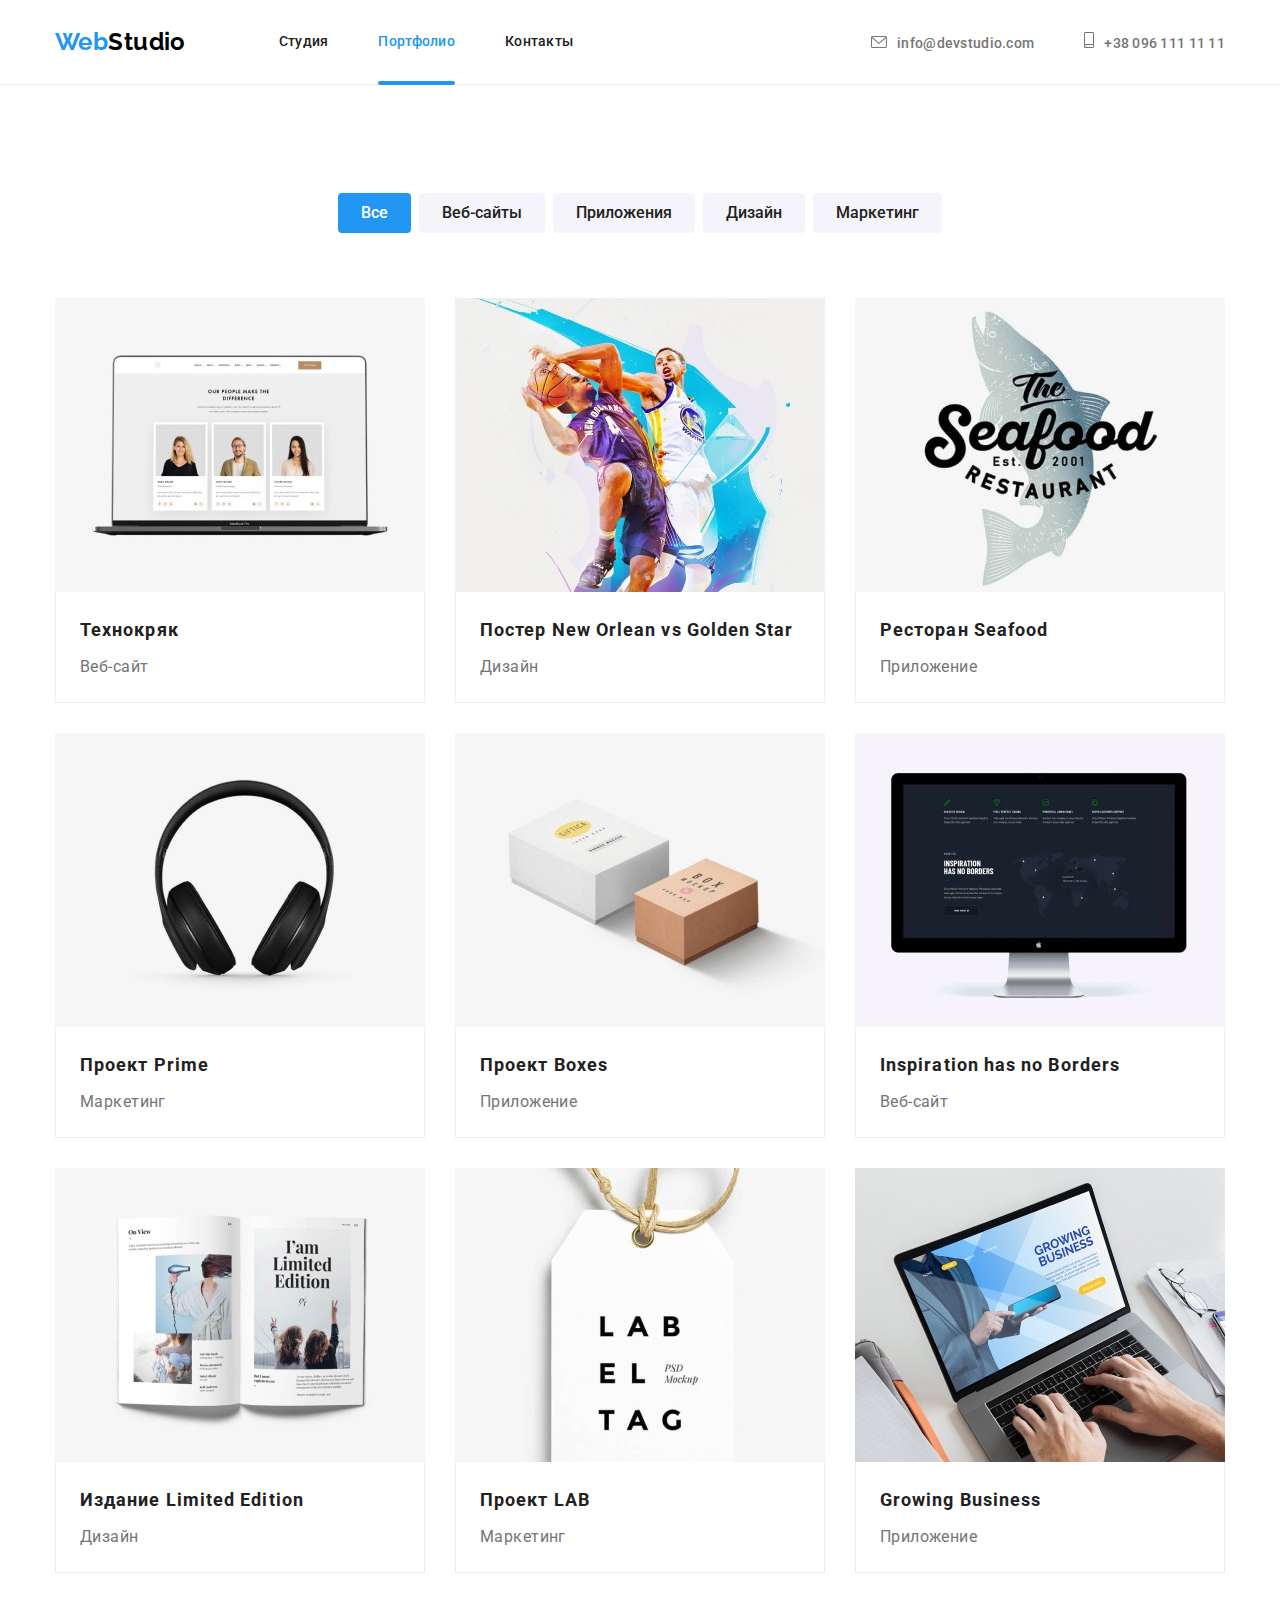
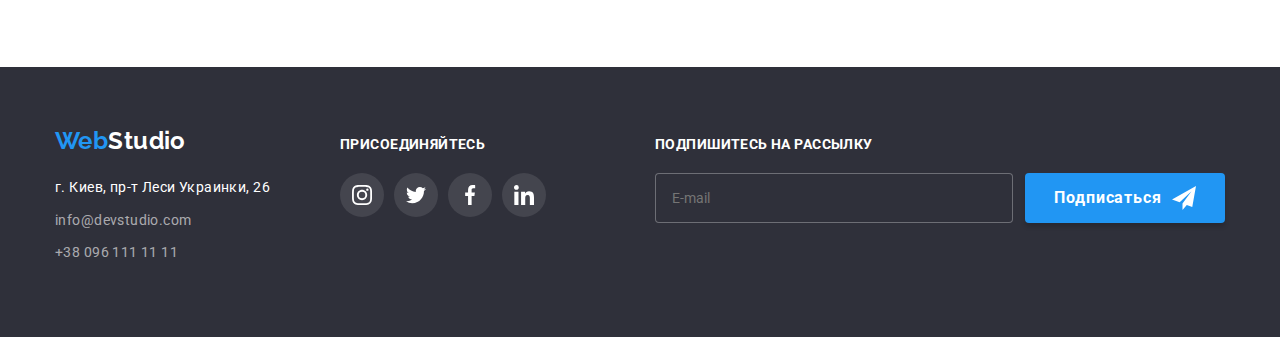
==== commit 16a27a7b: "hw-08-corr" ====
--- a/portfolio.html
+++ b/portfolio.html
@@ -53,10 +53,10 @@
             <!-- Навігація -->
             <ul class="mobile-menu__nav list">
               <li class="mobile-menu__item">
-                <a href="./index.html" class="mobile-menu__link current link">Студия</a>
+                <a href="./index.html" class="mobile-menu__link link">Студия</a>
               </li>
               <li class="mobile-menu__item">
-                <a href="./portfolio.html" class="mobile-menu__link link">Портфолио</a>
+                <a href="./portfolio.html" class="mobile-menu__link current link">Портфолио</a>
               </li>
               <li class="mobile-menu__item">
                 <a href="#" class="mobile-menu__link link">Контакты</a>
--- a/css/main.min.css
+++ b/css/main.min.css
@@ -3,5 +3,5 @@
  Consolas,  'Liberation Mono',  Menlo,- monospace;font-size:1em}small{font-size:80%}sub,sup{font-size:75%;line-height:0;position:relative;vertical-align:baseline}sub{bottom:-0.25em}sup{top:-0.5em}table{text-indent:0;border-color:inherit}button,input,optgroup,select,textarea{font-family:inherit;font-size:100%;line-height:1.15;margin:0}button,select{text-transform:none}button,[type='button'],[type='reset'],[type='submit']{-webkit-appearance:button}::-moz-focus-inner{border-style:none;padding:0}:-moz-focusring{outline:1px dotted ButtonText}:-moz-ui-invalid{box-shadow:none}legend{padding:0}progress{vertical-align:baseline}::-webkit-inner-spin-button,::-webkit-outer-spin-button{height:auto}[type='search']{-webkit-appearance:textfield;outline-offset:-2px}::-webkit-search-decoration{-webkit-appearance:none}::-webkit-file-upload-button{-webkit-appearance:button;font:inherit}summary{display:list-item}.visually-hidden{position:absolute;width:1px;height:1px;margin:-1px;border:0;padding:0;white-space:nowrap;-webkit-clip-path:inset(100%);clip-path:inset(100%);clip:rect(0 0 0 0);overflow:hidden}h1,h2,h3,h4,h5,h6,p{margin:0}.list{list-style-type:none;margin:0;padding:0}.works--form{padding-top:0}@media screen and (max-width: 1199.98px){.works--form{display:none}}.link{text-decoration:none}body{font-family:"Roboto",sans-serif;color:#757575;background-color:#fff;font-size:14px;letter-spacing:0.03em}img{display:block;max-width:100%;height:auto}.container{outline:1px solid red;margin-left:auto;margin-right:auto;padding-left:15px;padding-right:15px;max-width:480px}@media screen and (min-width: 768px){.container{max-width:768px}}@media screen and (min-width: 1200px){.container{max-width:1200px}}.header{border-bottom:1px solid #ececec}.header-box{position:relative;display:-webkit-box;display:-ms-flexbox;display:flex;-webkit-box-align:baseline;-ms-flex-align:baseline;align-items:baseline}@media screen and (min-width: 768px){.header-box{-webkit-box-align:center;-ms-flex-align:center;align-items:center}}@media screen and (min-width: 1200px){.header-box{-webkit-box-pack:justify;-ms-flex-pack:justify;justify-content:space-between}}.header-contact{display:none}@media screen and (min-width: 768px){.header-contact{display:-webkit-box;display:-ms-flexbox;display:flex;-webkit-box-orient:vertical;-webkit-box-direction:normal;-ms-flex-direction:column;flex-direction:column;margin-left:auto}}@media screen and (min-width: 1200px){.header-contact{display:-webkit-box;display:-ms-flexbox;display:flex;-webkit-box-orient:horizontal;-webkit-box-direction:normal;-ms-flex-direction:row;flex-direction:row;-webkit-box-align:baseline;-ms-flex-align:baseline;align-items:baseline;margin-left:auto}}.header__list-item{display:inline-block}.header__list-item:not(:last-child){margin-right:50px}@media screen and (min-width: 480px) and (max-width: 1199.98px){.header-contact__item{font-size:12px;margin-left:84px;margin-right:0}.header-contact__item:not(:last-child){margin-bottom:10px}}@media screen and (min-width: 1200px){.header-contact__item{padding-top:32px;padding-bottom:32px}.header-contact__item:not(:last-child){margin-right:50px;margin-left:auto}}.header-contact__icon-envelope{display:inline-block;fill:currentColor;width:16px;height:12px;margin-right:10px;background-size:contain}.header-contact__icon-phone{display:inline-block;fill:currentColor;width:10px;height:16px;margin-right:10px}.header-contact__link{display:-webkit-box;display:-ms-flexbox;display:flex;-webkit-box-align:baseline;-ms-flex-align:baseline;align-items:baseline;font-weight:500;line-height:1.14;letter-spacing:0.02em;text-decoration:none;color:#757575;-webkit-transition:color 250ms cubic-bezier(0.4, 0, 0.2, 1);transition:color 250ms cubic-bezier(0.4, 0, 0.2, 1)}.header-contact__link:hover,.header-contact__link:focus{color:#2196f3}.logo{display:block;color:#000;font-family:"Raleway",sans-serif;font-weight:700;font-size:24px;line-height:1.19;text-decoration:none;padding-top:16px;padding-bottom:16px;padding-right:auto}@media screen and (min-width: 768px){.logo{margin-right:88px;padding-top:26px;padding-bottom:26px}}@media screen and (min-width: 1200px){.logo{margin-right:93px}}.logo--blue{color:#2196f3}.nav-box{display:-webkit-box;display:-ms-flexbox;display:flex;-webkit-box-align:center;-ms-flex-align:center;align-items:center}.header-navigation{display:-webkit-box;display:-ms-flexbox;display:flex}.header-navigation__link{display:none}@media screen and (min-width: 768px){.header-navigation__link{display:-webkit-box;display:-ms-flexbox;display:flex;-webkit-box-align:baseline;-ms-flex-align:baseline;align-items:baseline;color:#212121;font-weight:500;line-height:1.14;letter-spacing:0.02em;padding-top:32px;padding-bottom:32px;-webkit-transition:color 250ms cubic-bezier(0.4, 0, 0.2, 1);transition:color 250ms cubic-bezier(0.4, 0, 0.2, 1)}.header-navigation__link:hover,.header-navigation__link:focus{color:#2196f3}}.header-navigation__link.current{color:#2196f3;position:relative}.header-navigation__link.current::after{position:absolute;content:'';display:block;width:100%;height:4px;border-radius:2px;background-color:#2196f3;left:0;bottom:-1px;-webkit-transition:opacity 250ms cubic-bezier(0.4, 0, 0.2, 1);transition:opacity 250ms cubic-bezier(0.4, 0, 0.2, 1)}@media screen and (min-width: 1200px){.header-navigation__link.current::after{bottom:-3px}}.menu-icons--color{fill:#000;-webkit-transition:fill 250ms cubic-bezier(0.4, 0, 0.2, 1);transition:fill 250ms cubic-bezier(0.4, 0, 0.2, 1)}.menu-icons--color:hover,.menu-icons--color:focus{fill:#2196f3}@media screen and (min-width: 768px){.menu-icons--color{display:none}}.menu-button{position:absolute;display:-webkit-inline-box;display:-ms-inline-flexbox;display:inline-flex;-webkit-box-align:center;-ms-flex-align:center;align-items:center;-webkit-box-pack:center;-ms-flex-pack:center;justify-content:center;z-index:2;right:15px;top:10px;margin:0;margin-left:auto;margin-bottom:auto;padding:0;border:none;background-color:transparent;width:40px;height:40px}@media screen and (min-width: 768px){.menu-button{display:none}}.menu-button .icon-cross{display:none}.menu-button.is-open .icon-cross{display:block}.menu-button.is-open .icon-menu{display:none}.mobile-menu{display:-webkit-box;display:-ms-flexbox;display:flex;-webkit-box-orient:vertical;-webkit-box-direction:normal;-ms-flex-direction:column;flex-direction:column;position:fixed;top:0;left:0;width:480px;height:100%;padding:48px 0;padding-left:40px;background-color:#fff;font-weight:500;letter-spacing:0.02em;overflow-y:scroll;z-index:1;display:none}.mobile-menu.is-open{display:-webkit-box;display:-ms-flexbox;display:flex}.mobile-menu__link{font-size:40px;color:#212121;text-align:center}.mobile-menu__link.current{color:#2196f3}.mobile-menu__item:not(:last-child){margin-bottom:32px}.mobile-menu__contacts{margin-top:auto}.mobile-menu__contact-tel{margin-top:auto;font-size:34px;color:#2196f3}.mobile-menu__contact-mail{display:block;margin-top:32px;font-size:24px;color:#757575}.mobile-menu__socials{display:-webkit-box;display:-ms-flexbox;display:flex;-webkit-box-align:baseline;-ms-flex-align:baseline;align-items:baseline;margin-top:64px}.mobile-menu__socials-item{-webkit-box-align:center;-ms-flex-align:center;align-items:center}.mobile-menu__socials-item:not(:last-child){margin-right:10px}.mobile-menu__socials-item:not(:last-child) ::after{content:'';display:inline-block;width:1px;height:22px;margin-left:10px;background-color:rgba(33,33,33,0.2)}.mobile-menu__socials-link{text-decoration:none;color:#2196f3;font-weight:500;font-size:18px;line-height:1.22;letter-spacing:0.02em}.section-title{color:#212121;font-size:36px;line-height:1.17;text-align:center;margin-bottom:50px}@media screen and (max-width: 1199.98px){.section-title{font-size:28px}}.container--form{background-color:#fff;padding-top:60px;padding-bottom:60px}@media screen and (min-width: 1200px){.container--form{padding-top:94px;padding-bottom:94px}}@media screen and (min-width: 1200px){.container__benefits{padding-bottom:0}}@media screen and (min-width: 768px){.section-box{display:-webkit-box;display:-ms-flexbox;display:flex;-ms-flex-wrap:wrap;flex-wrap:wrap;margin:-15px}}.section-box__item{position:relative}@media screen and (max-width: 767.98px){.section-box__item:not(:last-child){margin-bottom:30px}}@media screen and (min-width: 768px){.section-box__item{margin:15px;-ms-flex-preferred-size:calc((100% - 60px) / 2);flex-basis:calc((100% - 60px) / 2)}}@media screen and (min-width: 1200px){.section-box__item{-ms-flex-preferred-size:calc((100% - 120px) / 4);flex-basis:calc((100% - 120px) / 4)}}.section-box__label{position:absolute;width:100%;padding:27px 0;background-color:rgba(47,48,58,0.8);color:#fff;font-weight:700;line-height:1.14;text-align:center;letter-spacing:0.03em;text-transform:uppercase;bottom:0;left:0}.hero__button{display:-webkit-box;display:-ms-flexbox;display:flex;-webkit-box-align:center;-ms-flex-align:center;align-items:center;color:#fff;background-color:#2196f3;font-family:inherit;font-weight:700;font-size:16px;line-height:1.88;cursor:pointer;margin:0 auto;min-width:200px;min-height:50px;padding:10px 32px;border-radius:4px;border:transparent;-webkit-transition:color 250ms cubic-bezier(0.4, 0, 0.2, 1);transition:color 250ms cubic-bezier(0.4, 0, 0.2, 1)}.hero__button:hover,.hero__button:focus{background-color:#188ce8}@media screen and (min-width: 768px){.hero__button{margin:0 284px}}@media screen and (min-width: 1200px){.hero__button{margin:0 485px}}.hero__title{color:#fff;font-weight:900;font-size:26px;line-height:1.62;text-align:center;letter-spacing:0.06em;text-transform:uppercase;margin-left:auto;margin-right:auto;margin-bottom:30px;max-width:360px}@media screen and (min-width: 1200px){.hero__title{max-width:696px;font-size:44px;line-height:1.36}}.hero--form{padding-top:118px;padding-bottom:118px}@media screen and (min-width: 1200px){.hero--form{padding-top:200px;padding-bottom:200px}}.hero{background-color:#2f303a;background-image:-webkit-gradient(linear, left top, right top, from(rgba(47,48,58,0.4)), to(rgba(47,48,58,0.4))),url(../images/hero/hero-s.jpg);background-image:linear-gradient(to right, rgba(47,48,58,0.4), rgba(47,48,58,0.4)),url(../images/hero/hero-s.jpg);background-position:center;background-size:cover;margin-left:auto;margin-right:auto;max-width:480px}@media screen and (min-device-pixel-ratio: 2), (-webkit-min-device-pixel-ratio: 2), (min-resolution: 192dpi), (min-resolution: 2dppx){.hero{background-image:-webkit-gradient(linear, left top, right top, from(rgba(47,48,58,0.4)), to(rgba(47,48,58,0.4))),url(../images/hero/hero-s@2x.jpg);background-image:linear-gradient(to right, rgba(47,48,58,0.4), rgba(47,48,58,0.4)),url(../images/hero/hero-s@2x.jpg)}}@media screen and (min-width: 768px){.hero{max-width:768px;background-image:-webkit-gradient(linear, left top, right top, from(rgba(47,48,58,0.4)), to(rgba(47,48,58,0.4))),url(../images/hero/hero-m.jpg);background-image:linear-gradient(to right, rgba(47,48,58,0.4), rgba(47,48,58,0.4)),url(../images/hero/hero-m.jpg)}}@media screen and (min-width: 768px) and (min-device-pixel-ratio: 2), screen and (min-width: 768px) and (-webkit-min-device-pixel-ratio: 2), screen and (min-width: 768px) and (min-resolution: 192dpi), screen and (min-width: 768px) and (min-resolution: 2dppx){.hero{background-image:-webkit-gradient(linear, left top, right top, from(rgba(47,48,58,0.4)), to(rgba(47,48,58,0.4))),url(../images/hero/hero-m@2x.jpg);background-image:linear-gradient(to right, rgba(47,48,58,0.4), rgba(47,48,58,0.4)),url(../images/hero/hero-m@2x.jpg)}}@media screen and (min-width: 1200px){.hero{max-width:1200px;background-image:-webkit-gradient(linear, left top, right top, from(rgba(47,48,58,0.4)), to(rgba(47,48,58,0.4))),url(../images/hero/hero-l.jpg);background-image:linear-gradient(to right, rgba(47,48,58,0.4), rgba(47,48,58,0.4)),url(../images/hero/hero-l.jpg)}}@media screen and (min-width: 1200px) and (min-device-pixel-ratio: 2), screen and (min-width: 1200px) and (-webkit-min-device-pixel-ratio: 2), screen and (min-width: 1200px) and (min-resolution: 192dpi), screen and (min-width: 1200px) and (min-resolution: 2dppx){.hero{background-image:-webkit-gradient(linear, left top, right top, from(rgba(47,48,58,0.4)), to(rgba(47,48,58,0.4))),url(../images/hero/hero-l@2x.jpg);background-image:linear-gradient(to right, rgba(47,48,58,0.4), rgba(47,48,58,0.4)),url(../images/hero/hero-l@2x.jpg)}}.works--form .section-box__item{-ms-flex-preferred-size:calc((100% - 90px) / 3);flex-basis:calc((100% - 90px) / 3)}.benefits__icon{height:120px;border-radius:4px;margin-bottom:30px;background-color:#f5f4fa;-webkit-transition:color 250ms cubic-bezier(0.4, 0, 0.2, 1);transition:color 250ms cubic-bezier(0.4, 0, 0.2, 1)}.benefits__icon{display:-webkit-box;display:-ms-flexbox;display:flex;-webkit-box-align:center;-ms-flex-align:center;align-items:center;-webkit-box-pack:center;-ms-flex-pack:center;justify-content:center;width:100%;height:120px;margin-bottom:30px;border-radius:4px;background-color:#f5f4fa;-webkit-transition:color 250ms cubic-bezier(0.4, 0, 0.2, 1);transition:color 250ms cubic-bezier(0.4, 0, 0.2, 1)}@media screen and (min-width: 768px){.benefits__icon{width:354px}}@media screen and (min-width: 1200px){.benefits__icon{width:270px}}.benefits__title{font-size:14px;line-height:1.14;text-transform:uppercase;color:#212121}@media screen and (max-width: 1199.98px){.benefits__title{text-align:center}}.benefits__label{line-height:1.71;margin-top:10px;max-width:450px}@media screen and (min-width: 768px){.benefits__label{width:354px}}@media screen and (min-width: 1200px){.benefits__label{width:270px}}.portfolio-cards__item--geometry{margin:15px}@media screen and (min-width: 768px){.portfolio-cards__item--geometry{-ms-flex-preferred-size:calc((100% - 60px) / 2);flex-basis:calc((100% - 60px) / 2)}}@media screen and (min-width: 1200px){.portfolio-cards__item--geometry{-ms-flex-preferred-size:calc((100% - 90px) / 3);flex-basis:calc((100% - 90px) / 3)}}.portfolio-cards__item--border{padding:20px 24px;-webkit-box-flex:1;-ms-flex-positive:1;flex-grow:1;border-right:1px solid #eee;border-bottom:1px solid #eee;border-left:1px solid #eee}.portfolio-box{padding-bottom:94px;padding-top:94px}.filter-buttons{display:-webkit-box;display:-ms-flexbox;display:flex;-ms-flex-wrap:wrap;flex-wrap:wrap;list-style-type:none;margin-bottom:50px;padding:0}@media screen and (min-width: 768px){.filter-buttons{-webkit-box-pack:center;-ms-flex-pack:center;justify-content:center}}.filter-buttons__list{margin-left:8px}.filter-buttons__list:first-child{margin-left:0}.filter-buttons__list:nth-child(-n+3){margin-bottom:15px}.filter-buttons__btn{font-family:inherit;color:#212121;background-color:#f5f4fa;font-weight:500;font-size:16px;line-height:1.62;text-align:center;padding:6px 22px;border:1px solid transparent;border-radius:4px;-webkit-transition:color 250ms cubic-bezier(0.4, 0, 0.2, 1),background-color 250ms cubic-bezier(0.4, 0, 0.2, 1),-webkit-box-shadow 250ms cubic-bezier(0.4, 0, 0.2, 1);transition:color 250ms cubic-bezier(0.4, 0, 0.2, 1),background-color 250ms cubic-bezier(0.4, 0, 0.2, 1),-webkit-box-shadow 250ms cubic-bezier(0.4, 0, 0.2, 1);transition:color 250ms cubic-bezier(0.4, 0, 0.2, 1),background-color 250ms cubic-bezier(0.4, 0, 0.2, 1),box-shadow 250ms cubic-bezier(0.4, 0, 0.2, 1);transition:color 250ms cubic-bezier(0.4, 0, 0.2, 1),background-color 250ms cubic-bezier(0.4, 0, 0.2, 1),box-shadow 250ms cubic-bezier(0.4, 0, 0.2, 1),-webkit-box-shadow 250ms cubic-bezier(0.4, 0, 0.2, 1)}.filter-buttons__btn:hover,.filter-buttons__btn:focus{color:#fff;background-color:#2196f3;-webkit-box-shadow:0px 3px 1px rgba(0,0,0,0.1),0px 1px 2px rgba(0,0,0,0.08),0px 2px 2px rgba(0,0,0,0.12);box-shadow:0px 3px 1px rgba(0,0,0,0.1),0px 1px 2px rgba(0,0,0,0.08),0px 2px 2px rgba(0,0,0,0.12)}.filter-buttons__btn.active{background-color:#2196f3;color:#fff}.portfolio-cards__overlay--position{position:relative;overflow:hidden}.portfolio-cards__overlay{position:absolute;top:0;left:0;width:450px;padding:77px 24px;background-color:rgba(33,150,243,0.9);overflow:hidden;-webkit-transition:-webkit-transform 250ms cubic-bezier(0.4, 0, 0.2, 1);transition:-webkit-transform 250ms cubic-bezier(0.4, 0, 0.2, 1);transition:transform 250ms cubic-bezier(0.4, 0, 0.2, 1);transition:transform 250ms cubic-bezier(0.4, 0, 0.2, 1), -webkit-transform 250ms cubic-bezier(0.4, 0, 0.2, 1);-webkit-transform:translateY(160%);transform:translateY(160%)}@media screen and (min-width: 768px){.portfolio-cards__overlay{width:354px}}@media screen and (min-width: 1200px){.portfolio-cards__overlay{width:370px;padding:63px 24px}}.portfolio-cards__overlay-label{font-size:18px;line-height:1.56;letter-spacing:0.03em;color:#fff}.portfolio-cards{display:-webkit-box;display:-ms-flexbox;display:flex;-ms-flex-wrap:wrap;flex-wrap:wrap;margin:-15px}.portfolio-cards__item{display:block;-webkit-transition:-webkit-box-shadow 250ms cubic-bezier(0.4, 0, 0.2, 1);transition:-webkit-box-shadow 250ms cubic-bezier(0.4, 0, 0.2, 1);transition:box-shadow 250ms cubic-bezier(0.4, 0, 0.2, 1);transition:box-shadow 250ms cubic-bezier(0.4, 0, 0.2, 1), -webkit-box-shadow 250ms cubic-bezier(0.4, 0, 0.2, 1);height:100%;width:100%}.portfolio-cards__item:hover,.portfolio-cards__item:focus{-webkit-box-shadow:0px 4px 4px rgba(0,0,0,0.25);box-shadow:0px 4px 4px rgba(0,0,0,0.25)}.portfolio-cards__item:hover .portfolio-cards__overlay{position:absolute;top:0;left:0;width:100%;height:100%;padding:77px 24px;background-color:rgba(33,150,243,0.9);-webkit-transform:translateY(0);transform:translateY(0)}.portfolio-cards__title{font-size:18px;line-height:2;letter-spacing:0.06em;color:#212121;margin-bottom:4px}.portfolio-cards__description{font-size:16px;line-height:1.88;color:#757575}.card-img{width:100%;height:100%}.team--bgc{background-color:#f5f4fa}.team__item{-webkit-box-shadow:0px 1px 3px rgba(0,0,0,0.12),0px 1px 1px rgba(0,0,0,0.14),0px 2px 1px rgba(0,0,0,0.2);box-shadow:0px 1px 3px rgba(0,0,0,0.12),0px 1px 1px rgba(0,0,0,0.14),0px 2px 1px rgba(0,0,0,0.2);border-radius:0px 0px 4px 4px}@media screen and (min-width: 768px){.team__item{width:354px}}.team__item--border{background-color:#fff;padding-top:30px;padding-bottom:30px;border-radius:0px 0px 4px 4px;border-right:1px solid #eee;border-bottom:1px solid #eee;border-left:1px solid #eee}.team__member{font-weight:500;font-size:16px;line-height:1.19;text-align:center;color:#212121}.team__position{font-size:16px;line-height:1.19;text-align:center;margin-top:10px;margin-bottom:16px}.socials{display:-webkit-box;display:-ms-flexbox;display:flex;-webkit-box-pack:center;-ms-flex-pack:center;justify-content:center}.socials__item:not(:last-child){margin-right:10px}.socials__link{display:-webkit-box;display:-ms-flexbox;display:flex;-webkit-box-pack:center;-ms-flex-pack:center;justify-content:center;-webkit-box-align:center;-ms-flex-align:center;align-items:center;width:44px;height:44px;border-radius:50%;color:#afb1b8;-webkit-transition:background-color 250ms cubic-bezier(0.4, 0, 0.2, 1),color 250ms cubic-bezier(0.4, 0, 0.2, 1);transition:background-color 250ms cubic-bezier(0.4, 0, 0.2, 1),color 250ms cubic-bezier(0.4, 0, 0.2, 1)}.socials__link:hover,.socials__link:focus{background-color:#2196f3;color:#fff}.socials__icon{fill:currentColor}.clients{display:-webkit-box;display:-ms-flexbox;display:flex;-ms-flex-wrap:wrap;flex-wrap:wrap;margin:-15px}.clients__item{min-height:92px;margin:15px;-ms-flex-preferred-size:calc((100% - 60px) / 2);flex-basis:calc((100% - 60px) / 2)}@media screen and (min-width: 768px){.clients__item{-ms-flex-preferred-size:calc((100% - 90px) / 3);flex-basis:calc((100% - 90px) / 3)}}@media screen and (min-width: 1200px){.clients__item{-ms-flex-preferred-size:calc((100% - 180px) / 6);flex-basis:calc((100% - 180px) / 6)}}.clients__link{display:-webkit-box;display:-ms-flexbox;display:flex;-webkit-box-pack:center;-ms-flex-pack:center;justify-content:center;-webkit-box-align:center;-ms-flex-align:center;align-items:center;width:100%;height:100%;color:#afb1b8;border:1px solid #afb1b8;border-radius:5px;-webkit-transition:color 250ms cubic-bezier(0.4, 0, 0.2, 1),border 250ms cubic-bezier(0.4, 0, 0.2, 1);transition:color 250ms cubic-bezier(0.4, 0, 0.2, 1),border 250ms cubic-bezier(0.4, 0, 0.2, 1)}.clients__link:hover,.clients__link:focus{color:#2196f3;border:1px solid #2196f3}@media screen and (min-width: 768px){.clients__link{width:226px}}@media screen and (min-width: 1200px){.clients__link{width:170px}}.clients__icon{fill:currentColor;background-size:contain}.footer{background-color:#2f303a;padding-top:60px;padding-bottom:60px}.footer__logo{color:#fff;padding:0;margin:0}@media screen and (max-width: 1199.98px){.footer__logo{text-align:center;margin-left:auto;margin-right:auto}}@media screen and (min-width: 1200px){.footer--centered{display:-webkit-box;display:-ms-flexbox;display:flex;-webkit-box-align:baseline;-ms-flex-align:baseline;align-items:baseline}}@media screen and (min-width: 768px){.footer--tablet{display:-webkit-box;display:-ms-flexbox;display:flex;-ms-flex-pack:distribute;justify-content:space-around;-webkit-box-align:baseline;-ms-flex-align:baseline;align-items:baseline}}.address{max-width:232px;margin-top:20px;margin-right:70px}@media screen and (max-width: 1199.98px){.address{margin-left:auto;margin-right:auto}}@media screen and (min-width: 1200px){.address{margin-left:0}}.address__link{color:#fff;font-style:normal;line-height:1.71;text-decoration:none;font-style:normal}.address__item{margin-top:9px}.footer__contact-link{text-decoration:none;color:rgba(255,255,255,0.6);font-style:normal;line-height:1.71;-webkit-transition:color 250ms cubic-bezier(0.4, 0, 0.2, 1);transition:color 250ms cubic-bezier(0.4, 0, 0.2, 1)}.footer__contact-link:hover,.footer__contact-link:focus{color:#2196f3}.footer-socials{margin-bottom:60px;margin-top:60px}@media screen and (min-width: 768px){.footer-socials{margin-top:0}}@media screen and (max-width: 1199.98px){.footer__contacts{text-align:center}}.footer-socials__title,.subscribe-form__title{color:#fff;font-weight:700;font-size:14px;line-height:1.14;letter-spacing:0.03em;text-transform:uppercase}@media screen and (max-width: 1199.98px){.footer-socials__title,.subscribe-form__title{text-align:center}}.footer-socials__title{margin-bottom:20px}.footer-socials__list--position{display:-webkit-box;display:-ms-flexbox;display:flex;-webkit-box-pack:center;-ms-flex-pack:center;justify-content:center}.footer-socials__link{color:#fff;background-color:rgba(255,255,255,0.1);-webkit-transition:background-color 250ms cubic-bezier(0.4, 0, 0.2, 1);transition:background-color 250ms cubic-bezier(0.4, 0, 0.2, 1)}.footer-socials__link:hover,.footer-socials__link:focus{background-color:#2196f3}@media screen and (min-width: 480px) and (max-width: 1199.98px){.subscribe-form{margin-top:60px}}@media screen and (max-width: 1199.98px){.subscribe-form{text-align:center}}@media screen and (min-width: 1200px){.subscribe-form{margin-left:auto}}.subscribe-form__title{display:block;margin-bottom:20px}@media screen and (min-width: 1200px){.subscribe-form__wrapper{display:-webkit-box;display:-ms-flexbox;display:flex}}.subscribe-form__input{max-width:450px;width:100%;height:50px;margin-bottom:20px;padding:15px 16px;background-color:#2f303a;color:rgba(255,255,255,0.6);outline:transparent;border:1px solid rgba(255,255,255,0.3);border-radius:4px}@media screen and (min-width: 1200px){.subscribe-form__input{width:358px;margin:0;margin-right:10px}}.subscribe-form__icon{margin-left:10px}.subscribe-form__btn{display:-webkit-box;display:-ms-flexbox;display:flex;-webkit-box-pack:center;-ms-flex-pack:center;justify-content:center;-webkit-box-align:center;-ms-flex-align:center;align-items:center;width:200px;height:50px;background-color:#2196f3;color:#fff;font-weight:700;font-size:16px;line-height:1.88;letter-spacing:0.06em;cursor:pointer;border-radius:4px;-webkit-box-shadow:0px 4px 4px rgba(0,0,0,0.15);box-shadow:0px 4px 4px rgba(0,0,0,0.15);border-color:transparent;margin-right:auto;margin-left:auto}.backdrop{position:fixed;top:0;left:0;width:100%;height:100%;background-color:rgba(0,0,0,0.2);z-index:3;opacity:1;visibility:visible;pointer-events:initial;-webkit-transition:opacity 250ms cubic-bezier(0.4, 0, 0.2, 1),visibility 250ms cubic-bezier(0.4, 0, 0.2, 1);transition:opacity 250ms cubic-bezier(0.4, 0, 0.2, 1),visibility 250ms cubic-bezier(0.4, 0, 0.2, 1)}.backdrop.is-hidden{opacity:0;visibility:hidden;pointer-events:none}.modal{position:absolute;top:50%;left:50%;-webkit-transform:translate(-50%, -50%);transform:translate(-50%, -50%);max-width:450px;max-height:609px;padding:40px 40px;background-color:#fff;-webkit-box-shadow:0px 1px 3px rgba(0,0,0,0.12),0px 1px 1px rgba(0,0,0,0.14),0px 2px 1px rgba(0,0,0,0.2);box-shadow:0px 1px 3px rgba(0,0,0,0.12),0px 1px 1px rgba(0,0,0,0.14),0px 2px 1px rgba(0,0,0,0.2);border-radius:4px}@media screen and (min-width: 1200px){.modal{min-width:528px;min-height:581px}}.modal__close-btn{position:absolute;top:8px;right:8px;display:-webkit-box;display:-ms-flexbox;display:flex;-webkit-box-pack:center;-ms-flex-pack:center;justify-content:center;-webkit-box-align:center;-ms-flex-align:center;align-items:center;width:30px;height:30px;border:1px solid rgba(0,0,0,0.1);border-radius:50%;padding:0;background-color:#fff;cursor:pointer}.modal__close-btn:hover .modal__close-icon,.modal__close-btn:focus .modal__close-icon{fill:#2196f3}.modal__close-icon{-webkit-transition:fill 250ms cubic-bezier(0.4, 0, 0.2, 1);transition:fill 250ms cubic-bezier(0.4, 0, 0.2, 1)}.modal-form{display:-webkit-box;display:-ms-flexbox;display:flex;-webkit-box-orient:vertical;-webkit-box-direction:normal;-ms-flex-direction:column;flex-direction:column;-webkit-box-align:center;-ms-flex-align:center;align-items:center}.modal-form__title{font-weight:700;font-size:20px;line-height:1.15;text-align:center;letter-spacing:0.03em;margin-bottom:12px;color:#212121}.modal-form__group{display:-webkit-box;display:-ms-flexbox;display:flex;-webkit-box-orient:vertical;-webkit-box-direction:normal;-ms-flex-direction:column;flex-direction:column;width:370px}@media screen and (min-width: 1200px){.modal-form__group{width:448px}}.modal-form__label{position:relative;display:-webkit-box;display:-ms-flexbox;display:flex;-webkit-box-orient:vertical;-webkit-box-direction:normal;-ms-flex-direction:column;flex-direction:column;margin-bottom:10px;font-size:12px;line-height:1.16;letter-spacing:0.01em}.modal-form__label:last-of-type{margin-bottom:20px}.modal-form__input{height:40px;margin-top:4px;padding-left:41px;outline:transparent;border:1px solid rgba(33,33,33,0.2);border-radius:4px;-webkit-transition:border 250ms cubic-bezier(0.4, 0, 0.2, 1);transition:border 250ms cubic-bezier(0.4, 0, 0.2, 1)}.modal-form__input:hover,.modal-form__input:focus-within{border:1px solid #2196f3}.modal-form__input:hover+.modal-form__icon,.modal-form__input:focus+.modal-form__icon{fill:#2196f3}.modal-form__textarea-input{height:120px;padding:12px 16px;resize:none}.modal-form__textarea-input::-webkit-input-placeholder{line-height:1.17;letter-spacing:0.01em;color:rgba(117,117,117,0.5)}.modal-form__textarea-input:-ms-input-placeholder{line-height:1.17;letter-spacing:0.01em;color:rgba(117,117,117,0.5)}.modal-form__textarea-input::-ms-input-placeholder{line-height:1.17;letter-spacing:0.01em;color:rgba(117,117,117,0.5)}.modal-form__textarea-input::placeholder{line-height:1.17;letter-spacing:0.01em;color:rgba(117,117,117,0.5)}.modal-form__icon{position:absolute;top:0;left:0;-webkit-transform:translate(12px, 29px);transform:translate(12px, 29px);fill:#212121;-webkit-transition:fill 250ms cubic-bezier(0.4, 0, 0.2, 1);transition:fill 250ms cubic-bezier(0.4, 0, 0.2, 1)}.modal-form__agreement-form{display:-webkit-box;display:-ms-flexbox;display:flex;-webkit-box-align:center;-ms-flex-align:center;align-items:center;-webkit-box-pack:center;-ms-flex-pack:center;justify-content:center}.modal-form__agreement-label{display:-webkit-box;display:-ms-flexbox;display:flex;-webkit-box-align:center;-ms-flex-align:center;align-items:center}.checkbox-txt{line-height:1.71}.checkbox-link{line-height:1.71;color:#2196f3}.modal-form__checkbox{display:-webkit-box;display:-ms-flexbox;display:flex;-webkit-box-align:center;-ms-flex-align:center;align-items:center;-webkit-box-pack:center;-ms-flex-pack:center;justify-content:center;-ms-flex-negative:0;flex-shrink:0;width:16px;height:15px;margin-right:7px;border-radius:2px;outline:2px solid #2196f3;outline-offset:-2px;background-color:#fff;-webkit-transition:background-color 250ms cubic-bezier(0.4, 0, 0.2, 1);transition:background-color 250ms cubic-bezier(0.4, 0, 0.2, 1)}.modal-form__checkbox:focus{outline:2px solid #212121;outline-offset:-2px}.modal-form__checkbox-icon{fill:#fff}.checkbox:checked+.modal-form__checkbox{background-color:#2196f3}.modal-form__send-btn{margin-top:30px;-webkit-transition:background-color 250ms cubic-bezier(0.4, 0, 0.2, 1),-webkit-box-shadow 250ms cubic-bezier(0.4, 0, 0.2, 1);transition:background-color 250ms cubic-bezier(0.4, 0, 0.2, 1),-webkit-box-shadow 250ms cubic-bezier(0.4, 0, 0.2, 1);transition:background-color 250ms cubic-bezier(0.4, 0, 0.2, 1),box-shadow 250ms cubic-bezier(0.4, 0, 0.2, 1);transition:background-color 250ms cubic-bezier(0.4, 0, 0.2, 1),box-shadow 250ms cubic-bezier(0.4, 0, 0.2, 1),-webkit-box-shadow 250ms cubic-bezier(0.4, 0, 0.2, 1)}.modal-form__send-btn:hover,.modal-form__send-btn:focus{-webkit-box-shadow:0px 4px 4px rgba(0,0,0,0.15);box-shadow:0px 4px 4px rgba(0,0,0,0.15);background-color:#188ce8}
+ monospace;font-size:1em}small{font-size:80%}sub,sup{font-size:75%;line-height:0;position:relative;vertical-align:baseline}sub{bottom:-0.25em}sup{top:-0.5em}table{text-indent:0;border-color:inherit}button,input,optgroup,select,textarea{font-family:inherit;font-size:100%;line-height:1.15;margin:0}button,select{text-transform:none}button,[type='button'],[type='reset'],[type='submit']{-webkit-appearance:button}::-moz-focus-inner{border-style:none;padding:0}:-moz-focusring{outline:1px dotted ButtonText}:-moz-ui-invalid{box-shadow:none}legend{padding:0}progress{vertical-align:baseline}::-webkit-inner-spin-button,::-webkit-outer-spin-button{height:auto}[type='search']{-webkit-appearance:textfield;outline-offset:-2px}::-webkit-search-decoration{-webkit-appearance:none}::-webkit-file-upload-button{-webkit-appearance:button;font:inherit}summary{display:list-item}.visually-hidden{position:absolute;width:1px;height:1px;margin:-1px;border:0;padding:0;white-space:nowrap;-webkit-clip-path:inset(100%);clip-path:inset(100%);clip:rect(0 0 0 0);overflow:hidden}h1,h2,h3,h4,h5,h6,p{margin:0}.list{list-style-type:none;margin:0;padding:0}.works--form{padding-top:0}@media screen and (max-width: 1199.98px){.works--form{display:none}}.link{text-decoration:none}body{font-family:"Roboto",sans-serif;color:#757575;background-color:#fff;font-size:14px;letter-spacing:0.03em}img{display:block;max-width:100%;height:auto}.container{margin-left:auto;margin-right:auto;padding-left:15px;padding-right:15px;max-width:480px}@media screen and (min-width: 768px){.container{max-width:768px}}@media screen and (min-width: 1200px){.container{max-width:1200px}}.header{border-bottom:1px solid #ececec}.header-box{position:relative;display:-webkit-box;display:-ms-flexbox;display:flex;-webkit-box-align:baseline;-ms-flex-align:baseline;align-items:baseline}@media screen and (min-width: 768px){.header-box{-webkit-box-align:center;-ms-flex-align:center;align-items:center}}@media screen and (min-width: 1200px){.header-box{-webkit-box-pack:justify;-ms-flex-pack:justify;justify-content:space-between}}.header-contact{display:none}@media screen and (min-width: 768px){.header-contact{display:-webkit-box;display:-ms-flexbox;display:flex;-webkit-box-orient:vertical;-webkit-box-direction:normal;-ms-flex-direction:column;flex-direction:column;margin-left:auto}}@media screen and (min-width: 1200px){.header-contact{display:-webkit-box;display:-ms-flexbox;display:flex;-webkit-box-orient:horizontal;-webkit-box-direction:normal;-ms-flex-direction:row;flex-direction:row;-webkit-box-align:baseline;-ms-flex-align:baseline;align-items:baseline;margin-left:auto}}.header__list-item{display:inline-block}.header__list-item:not(:last-child){margin-right:50px}@media screen and (min-width: 480px) and (max-width: 1199.98px){.header-contact__item{font-size:12px;margin-right:0}.header-contact__item:not(:last-child){margin-bottom:10px}}@media screen and (min-width: 1200px){.header-contact__item{padding-top:32px;padding-bottom:32px}.header-contact__item:not(:last-child){margin-right:50px;margin-left:auto}}.header-contact__icon-envelope{display:inline-block;fill:currentColor;width:16px;height:12px;margin-right:10px;background-size:contain}.header-contact__icon-phone{display:inline-block;fill:currentColor;width:10px;height:16px;margin-right:10px}.header-contact__link{display:-webkit-box;display:-ms-flexbox;display:flex;-webkit-box-align:baseline;-ms-flex-align:baseline;align-items:baseline;font-weight:500;line-height:1.14;letter-spacing:0.02em;text-decoration:none;color:#757575;-webkit-transition:color 250ms cubic-bezier(0.4, 0, 0.2, 1);transition:color 250ms cubic-bezier(0.4, 0, 0.2, 1)}.header-contact__link:hover,.header-contact__link:focus{color:#2196f3}.logo{display:block;color:#000;font-family:"Raleway",sans-serif;font-weight:700;font-size:24px;line-height:1.19;text-decoration:none;padding-top:16px;padding-bottom:16px;padding-right:auto}@media screen and (min-width: 768px){.logo{margin-right:88px;padding-top:26px;padding-bottom:26px}}@media screen and (min-width: 1200px){.logo{margin-right:93px}}.logo--blue{color:#2196f3}.nav-box{display:-webkit-box;display:-ms-flexbox;display:flex;-webkit-box-align:center;-ms-flex-align:center;align-items:center}.header-navigation{display:-webkit-box;display:-ms-flexbox;display:flex}.header-navigation__link{display:none}@media screen and (min-width: 768px){.header-navigation__link{display:-webkit-box;display:-ms-flexbox;display:flex;-webkit-box-align:baseline;-ms-flex-align:baseline;align-items:baseline;color:#212121;font-weight:500;line-height:1.14;letter-spacing:0.02em;padding-top:32px;padding-bottom:32px;-webkit-transition:color 250ms cubic-bezier(0.4, 0, 0.2, 1);transition:color 250ms cubic-bezier(0.4, 0, 0.2, 1)}.header-navigation__link:hover,.header-navigation__link:focus{color:#2196f3}}.header-navigation__link.current{color:#2196f3;position:relative}.header-navigation__link.current::after{position:absolute;content:'';display:block;width:100%;height:4px;border-radius:2px;background-color:#2196f3;left:0;bottom:-1px;-webkit-transition:opacity 250ms cubic-bezier(0.4, 0, 0.2, 1);transition:opacity 250ms cubic-bezier(0.4, 0, 0.2, 1)}@media screen and (min-width: 1200px){.header-navigation__link.current::after{bottom:-3px}}.menu-icons--color{fill:#000;-webkit-transition:fill 250ms cubic-bezier(0.4, 0, 0.2, 1);transition:fill 250ms cubic-bezier(0.4, 0, 0.2, 1)}.menu-icons--color:hover,.menu-icons--color:focus{fill:#2196f3}@media screen and (min-width: 768px){.menu-icons--color{display:none}}.menu-button{position:absolute;display:-webkit-inline-box;display:-ms-inline-flexbox;display:inline-flex;-webkit-box-align:center;-ms-flex-align:center;align-items:center;-webkit-box-pack:center;-ms-flex-pack:center;justify-content:center;z-index:2;right:15px;top:10px;margin:0;margin-left:auto;margin-bottom:auto;padding:0;border:none;background-color:transparent;width:40px;height:40px}@media screen and (min-width: 768px){.menu-button{display:none}}.menu-button .icon-cross{display:none}.menu-button.is-open .icon-cross{display:block}.menu-button.is-open .icon-menu{display:none}.mobile-menu{display:-webkit-box;display:-ms-flexbox;display:flex;-webkit-box-orient:vertical;-webkit-box-direction:normal;-ms-flex-direction:column;flex-direction:column;position:fixed;top:0;left:0;width:100%;height:100%;padding:48px 40px;background-color:#fff;font-weight:500;letter-spacing:0.02em;overflow-y:scroll;z-index:1;display:none}.mobile-menu.is-open{display:-webkit-box;display:-ms-flexbox;display:flex}.mobile-menu__link{font-size:40px;color:#212121;text-align:center}.mobile-menu__link.current{color:#2196f3}.mobile-menu__item:not(:last-child){margin-bottom:32px}.mobile-menu__contacts{margin-top:auto}.mobile-menu__contact-tel{margin-top:auto;font-size:24px;color:#2196f3}@media screen and (min-width: 480px){.mobile-menu__contact-tel{font-size:34px}}.mobile-menu__contact-mail{display:block;margin-top:32px;font-size:24px;color:#757575}.mobile-menu__socials{display:-webkit-box;display:-ms-flexbox;display:flex;-ms-flex-wrap:wrap;flex-wrap:wrap;-webkit-box-align:baseline;-ms-flex-align:baseline;align-items:baseline;margin-top:64px}.mobile-menu__socials-item{-webkit-box-align:center;-ms-flex-align:center;align-items:center}.mobile-menu__socials-item:not(:last-child){margin-right:10px}.mobile-menu__socials-item:not(:last-child) ::after{content:'';display:inline-block;width:1px;height:22px;margin-left:10px;background-color:rgba(33,33,33,0.2)}.mobile-menu__socials-link{text-decoration:none;color:#2196f3;font-weight:500;font-size:18px;line-height:1.22;letter-spacing:0.02em}.section-title{color:#212121;font-size:36px;line-height:1.17;text-align:center;margin-bottom:50px}@media screen and (max-width: 1199.98px){.section-title{font-size:28px}}.container--form{background-color:#fff;padding-top:60px;padding-bottom:60px}@media screen and (min-width: 1200px){.container--form{padding-top:94px;padding-bottom:94px}}@media screen and (min-width: 1200px){.container__benefits{padding-bottom:0}}@media screen and (min-width: 768px){.section-box{display:-webkit-box;display:-ms-flexbox;display:flex;-ms-flex-wrap:wrap;flex-wrap:wrap;margin:-15px}}.section-box__item{position:relative}@media screen and (max-width: 767.98px){.section-box__item:not(:last-child){margin-bottom:30px}}@media screen and (min-width: 768px){.section-box__item{margin:15px;-ms-flex-preferred-size:calc((100% - 60px) / 2);flex-basis:calc((100% - 60px) / 2)}}@media screen and (min-width: 1200px){.section-box__item{-ms-flex-preferred-size:calc((100% - 120px) / 4);flex-basis:calc((100% - 120px) / 4)}}.section-box__label{position:absolute;width:100%;padding:27px 0;background-color:rgba(47,48,58,0.8);color:#fff;font-weight:700;line-height:1.14;text-align:center;letter-spacing:0.03em;text-transform:uppercase;bottom:0;left:0}.hero__button{display:-webkit-box;display:-ms-flexbox;display:flex;-webkit-box-align:center;-ms-flex-align:center;align-items:center;color:#fff;background-color:#2196f3;font-family:inherit;font-weight:700;font-size:16px;line-height:1.88;cursor:pointer;margin:0 auto;min-width:200px;min-height:50px;padding:10px 32px;border-radius:4px;border:transparent;-webkit-transition:color 250ms cubic-bezier(0.4, 0, 0.2, 1);transition:color 250ms cubic-bezier(0.4, 0, 0.2, 1)}.hero__button:hover,.hero__button:focus{background-color:#188ce8}@media screen and (min-width: 768px){.hero__button{margin:0 284px}}@media screen and (min-width: 1200px){.hero__button{margin:0 485px}}.hero__title{color:#fff;font-weight:900;font-size:26px;line-height:1.62;text-align:center;letter-spacing:0.06em;text-transform:uppercase;margin-left:auto;margin-right:auto;margin-bottom:30px;max-width:360px}@media screen and (min-width: 1200px){.hero__title{max-width:696px;font-size:44px;line-height:1.36}}.hero{background-color:#2f303a;background-image:-webkit-gradient(linear, left top, right top, from(rgba(47,48,58,0.4)), to(rgba(47,48,58,0.4))),url(../images/hero/hero-s.jpg);background-image:linear-gradient(to right, rgba(47,48,58,0.4), rgba(47,48,58,0.4)),url(../images/hero/hero-s.jpg);max-width:1600px;background-position:center;background-size:cover;margin-left:auto;margin-right:auto;padding-top:118px;padding-bottom:118px}@media screen and (min-width: 1200px){.hero{padding-top:200px;padding-bottom:200px}}@media screen and (min-device-pixel-ratio: 2), (-webkit-min-device-pixel-ratio: 2), (min-resolution: 192dpi), (min-resolution: 2dppx){.hero{background-image:-webkit-gradient(linear, left top, right top, from(rgba(47,48,58,0.4)), to(rgba(47,48,58,0.4))),url(../images/hero/hero-s@2x.jpg);background-image:linear-gradient(to right, rgba(47,48,58,0.4), rgba(47,48,58,0.4)),url(../images/hero/hero-s@2x.jpg)}}@media screen and (min-width: 768px){.hero{min-width:768px;background-image:-webkit-gradient(linear, left top, right top, from(rgba(47,48,58,0.4)), to(rgba(47,48,58,0.4))),url(../images/hero/hero-m.jpg);background-image:linear-gradient(to right, rgba(47,48,58,0.4), rgba(47,48,58,0.4)),url(../images/hero/hero-m.jpg)}}@media screen and (min-width: 768px) and (min-device-pixel-ratio: 2), screen and (min-width: 768px) and (-webkit-min-device-pixel-ratio: 2), screen and (min-width: 768px) and (min-resolution: 192dpi), screen and (min-width: 768px) and (min-resolution: 2dppx){.hero{background-image:-webkit-gradient(linear, left top, right top, from(rgba(47,48,58,0.4)), to(rgba(47,48,58,0.4))),url(../images/hero/hero-m@2x.jpg);background-image:linear-gradient(to right, rgba(47,48,58,0.4), rgba(47,48,58,0.4)),url(../images/hero/hero-m@2x.jpg)}}@media screen and (min-width: 1200px){.hero{background-image:-webkit-gradient(linear, left top, right top, from(rgba(47,48,58,0.4)), to(rgba(47,48,58,0.4))),url(../images/hero/hero-l.jpg);background-image:linear-gradient(to right, rgba(47,48,58,0.4), rgba(47,48,58,0.4)),url(../images/hero/hero-l.jpg)}}@media screen and (min-width: 1200px) and (min-device-pixel-ratio: 2), screen and (min-width: 1200px) and (-webkit-min-device-pixel-ratio: 2), screen and (min-width: 1200px) and (min-resolution: 192dpi), screen and (min-width: 1200px) and (min-resolution: 2dppx){.hero{background-image:-webkit-gradient(linear, left top, right top, from(rgba(47,48,58,0.4)), to(rgba(47,48,58,0.4))),url(../images/hero/hero-l@2x.jpg);background-image:linear-gradient(to right, rgba(47,48,58,0.4), rgba(47,48,58,0.4)),url(../images/hero/hero-l@2x.jpg)}}.works--form .section-box__item{-ms-flex-preferred-size:calc((100% - 90px) / 3);flex-basis:calc((100% - 90px) / 3)}.benefits__icon{height:120px;border-radius:4px;margin-bottom:30px;background-color:#f5f4fa;-webkit-transition:color 250ms cubic-bezier(0.4, 0, 0.2, 1);transition:color 250ms cubic-bezier(0.4, 0, 0.2, 1)}.benefits__icon{display:-webkit-box;display:-ms-flexbox;display:flex;-webkit-box-align:center;-ms-flex-align:center;align-items:center;-webkit-box-pack:center;-ms-flex-pack:center;justify-content:center;width:100%;height:120px;margin-bottom:30px;border-radius:4px;background-color:#f5f4fa;-webkit-transition:color 250ms cubic-bezier(0.4, 0, 0.2, 1);transition:color 250ms cubic-bezier(0.4, 0, 0.2, 1)}@media screen and (min-width: 768px){.benefits__icon{width:354px}}@media screen and (min-width: 1200px){.benefits__icon{width:270px}}.benefits__title{font-size:14px;line-height:1.14;text-transform:uppercase;color:#212121}@media screen and (max-width: 1199.98px){.benefits__title{text-align:center}}.benefits__label{line-height:1.71;margin-top:10px;max-width:450px}@media screen and (min-width: 768px){.benefits__label{width:354px}}@media screen and (min-width: 1200px){.benefits__label{width:270px}}.portfolio-cards__item--geometry{margin:15px}@media screen and (min-width: 768px){.portfolio-cards__item--geometry{-ms-flex-preferred-size:calc((100% - 60px) / 2);flex-basis:calc((100% - 60px) / 2)}}@media screen and (min-width: 1200px){.portfolio-cards__item--geometry{-ms-flex-preferred-size:calc((100% - 90px) / 3);flex-basis:calc((100% - 90px) / 3)}}.portfolio-cards__item--border{padding:20px 24px;-webkit-box-flex:1;-ms-flex-positive:1;flex-grow:1;border-right:1px solid #eee;border-bottom:1px solid #eee;border-left:1px solid #eee}.portfolio-box{padding-bottom:94px;padding-top:94px}.filter-buttons{display:-webkit-box;display:-ms-flexbox;display:flex;-ms-flex-wrap:wrap;flex-wrap:wrap;list-style-type:none;margin-bottom:50px;padding:0}@media screen and (min-width: 768px){.filter-buttons{-webkit-box-pack:center;-ms-flex-pack:center;justify-content:center}}.filter-buttons__list{margin-left:8px}.filter-buttons__list:first-child{margin-left:0}.filter-buttons__list:nth-child(-n+3){margin-bottom:15px}.filter-buttons__btn{font-family:inherit;color:#212121;background-color:#f5f4fa;font-weight:500;font-size:16px;line-height:1.62;text-align:center;padding:6px 22px;border:1px solid transparent;border-radius:4px;-webkit-transition:color 250ms cubic-bezier(0.4, 0, 0.2, 1),background-color 250ms cubic-bezier(0.4, 0, 0.2, 1),-webkit-box-shadow 250ms cubic-bezier(0.4, 0, 0.2, 1);transition:color 250ms cubic-bezier(0.4, 0, 0.2, 1),background-color 250ms cubic-bezier(0.4, 0, 0.2, 1),-webkit-box-shadow 250ms cubic-bezier(0.4, 0, 0.2, 1);transition:color 250ms cubic-bezier(0.4, 0, 0.2, 1),background-color 250ms cubic-bezier(0.4, 0, 0.2, 1),box-shadow 250ms cubic-bezier(0.4, 0, 0.2, 1);transition:color 250ms cubic-bezier(0.4, 0, 0.2, 1),background-color 250ms cubic-bezier(0.4, 0, 0.2, 1),box-shadow 250ms cubic-bezier(0.4, 0, 0.2, 1),-webkit-box-shadow 250ms cubic-bezier(0.4, 0, 0.2, 1)}.filter-buttons__btn:hover,.filter-buttons__btn:focus{color:#fff;background-color:#2196f3;-webkit-box-shadow:0px 3px 1px rgba(0,0,0,0.1),0px 1px 2px rgba(0,0,0,0.08),0px 2px 2px rgba(0,0,0,0.12);box-shadow:0px 3px 1px rgba(0,0,0,0.1),0px 1px 2px rgba(0,0,0,0.08),0px 2px 2px rgba(0,0,0,0.12)}.filter-buttons__btn.active{background-color:#2196f3;color:#fff}.portfolio-cards__overlay--position{position:relative;overflow:hidden}.portfolio-cards__overlay{position:absolute;top:0;left:0;width:100%;height:100%;padding:24px;background-color:rgba(33,150,243,0.9);overflow:hidden;-webkit-transition:-webkit-transform 250ms cubic-bezier(0.4, 0, 0.2, 1);transition:-webkit-transform 250ms cubic-bezier(0.4, 0, 0.2, 1);transition:transform 250ms cubic-bezier(0.4, 0, 0.2, 1);transition:transform 250ms cubic-bezier(0.4, 0, 0.2, 1), -webkit-transform 250ms cubic-bezier(0.4, 0, 0.2, 1);-webkit-transform:translateY(160%);transform:translateY(160%)}@media screen and (min-width: 768px){.portfolio-cards__overlay{width:354px}}@media screen and (min-width: 1200px){.portfolio-cards__overlay{width:370px;padding:63px 24px}}.portfolio-cards__overlay-label{font-size:14px;line-height:1.56;letter-spacing:0.03em;color:#fff}@media screen and (min-width: 768px){.portfolio-cards__overlay-label{font-size:18px}}.portfolio-cards{display:-webkit-box;display:-ms-flexbox;display:flex;-ms-flex-wrap:wrap;flex-wrap:wrap;margin:-15px}.portfolio-cards__item{display:-webkit-box;display:-ms-flexbox;display:flex;-webkit-box-orient:vertical;-webkit-box-direction:normal;-ms-flex-direction:column;flex-direction:column;-webkit-transition:-webkit-box-shadow 250ms cubic-bezier(0.4, 0, 0.2, 1);transition:-webkit-box-shadow 250ms cubic-bezier(0.4, 0, 0.2, 1);transition:box-shadow 250ms cubic-bezier(0.4, 0, 0.2, 1);transition:box-shadow 250ms cubic-bezier(0.4, 0, 0.2, 1), -webkit-box-shadow 250ms cubic-bezier(0.4, 0, 0.2, 1);height:100%;width:100%}.portfolio-cards__item:hover,.portfolio-cards__item:focus{-webkit-box-shadow:0px 4px 4px rgba(0,0,0,0.25);box-shadow:0px 4px 4px rgba(0,0,0,0.25)}.portfolio-cards__item:hover .portfolio-cards__overlay{background-color:rgba(33,150,243,0.9);-webkit-transform:translateY(0);transform:translateY(0)}.portfolio-cards__title{font-size:18px;line-height:2;letter-spacing:0.06em;color:#212121;margin-bottom:4px}.portfolio-cards__description{font-size:16px;line-height:1.88;color:#757575}.card-img{width:100%;height:100%}.team--bgc{background-color:#f5f4fa}.team__item{-webkit-box-shadow:0px 1px 3px rgba(0,0,0,0.12),0px 1px 1px rgba(0,0,0,0.14),0px 2px 1px rgba(0,0,0,0.2);box-shadow:0px 1px 3px rgba(0,0,0,0.12),0px 1px 1px rgba(0,0,0,0.14),0px 2px 1px rgba(0,0,0,0.2);border-radius:0px 0px 4px 4px}@media screen and (min-width: 768px){.team__item{width:354px}}.team__item--border{background-color:#fff;padding-top:30px;padding-bottom:30px;border-radius:0px 0px 4px 4px;border-right:1px solid #eee;border-bottom:1px solid #eee;border-left:1px solid #eee}.team__member{font-weight:500;font-size:16px;line-height:1.19;text-align:center;color:#212121}.team__position{font-size:16px;line-height:1.19;text-align:center;margin-top:10px;margin-bottom:16px}.socials{display:-webkit-box;display:-ms-flexbox;display:flex;-webkit-box-pack:center;-ms-flex-pack:center;justify-content:center}.socials__item:not(:last-child){margin-right:10px}.socials__link{display:-webkit-box;display:-ms-flexbox;display:flex;-webkit-box-pack:center;-ms-flex-pack:center;justify-content:center;-webkit-box-align:center;-ms-flex-align:center;align-items:center;width:44px;height:44px;border-radius:50%;color:#afb1b8;-webkit-transition:background-color 250ms cubic-bezier(0.4, 0, 0.2, 1),color 250ms cubic-bezier(0.4, 0, 0.2, 1);transition:background-color 250ms cubic-bezier(0.4, 0, 0.2, 1),color 250ms cubic-bezier(0.4, 0, 0.2, 1)}.socials__link:hover,.socials__link:focus{background-color:#2196f3;color:#fff}.socials__icon{fill:currentColor}.clients{display:-webkit-box;display:-ms-flexbox;display:flex;-ms-flex-wrap:wrap;flex-wrap:wrap;margin:-15px}.clients__item{min-height:92px;margin:15px;-ms-flex-preferred-size:calc((100% - 60px) / 2);flex-basis:calc((100% - 60px) / 2)}@media screen and (min-width: 768px){.clients__item{-ms-flex-preferred-size:calc((100% - 90px) / 3);flex-basis:calc((100% - 90px) / 3)}}@media screen and (min-width: 1200px){.clients__item{-ms-flex-preferred-size:calc((100% - 180px) / 6);flex-basis:calc((100% - 180px) / 6)}}.clients__link{display:-webkit-box;display:-ms-flexbox;display:flex;-webkit-box-pack:center;-ms-flex-pack:center;justify-content:center;-webkit-box-align:center;-ms-flex-align:center;align-items:center;width:100%;height:100%;color:#afb1b8;border:1px solid #afb1b8;border-radius:5px;-webkit-transition:color 250ms cubic-bezier(0.4, 0, 0.2, 1),border 250ms cubic-bezier(0.4, 0, 0.2, 1);transition:color 250ms cubic-bezier(0.4, 0, 0.2, 1),border 250ms cubic-bezier(0.4, 0, 0.2, 1)}.clients__link:hover,.clients__link:focus{color:#2196f3;border:1px solid #2196f3}@media screen and (min-width: 768px){.clients__link{width:226px}}@media screen and (min-width: 1200px){.clients__link{width:170px}}.clients__icon{fill:currentColor;background-size:contain}.footer{background-color:#2f303a;padding-top:60px;padding-bottom:60px}.footer__logo{color:#fff;padding:0;margin:0}@media screen and (max-width: 1199.98px){.footer__logo{text-align:center;margin-left:auto;margin-right:auto}}@media screen and (min-width: 1200px){.footer--centered{display:-webkit-box;display:-ms-flexbox;display:flex;-webkit-box-align:baseline;-ms-flex-align:baseline;align-items:baseline}}@media screen and (min-width: 768px){.footer--tablet{display:-webkit-box;display:-ms-flexbox;display:flex;-ms-flex-pack:distribute;justify-content:space-around;-webkit-box-align:baseline;-ms-flex-align:baseline;align-items:baseline}}.address{max-width:232px;margin-top:20px;margin-right:70px}@media screen and (max-width: 1199.98px){.address{margin-left:auto;margin-right:auto}}@media screen and (min-width: 1200px){.address{margin-left:0}}.address__link{color:#fff;font-style:normal;line-height:1.71;text-decoration:none;font-style:normal}.address__item{margin-top:9px}.footer__contact-link{text-decoration:none;color:rgba(255,255,255,0.6);font-style:normal;line-height:1.71;-webkit-transition:color 250ms cubic-bezier(0.4, 0, 0.2, 1);transition:color 250ms cubic-bezier(0.4, 0, 0.2, 1)}.footer__contact-link:hover,.footer__contact-link:focus{color:#2196f3}.footer-socials{margin-bottom:60px;margin-top:60px}@media screen and (min-width: 768px){.footer-socials{margin-top:0}}@media screen and (max-width: 1199.98px){.footer__contacts{text-align:center}}.footer-socials__title,.subscribe-form__title{color:#fff;font-weight:700;font-size:14px;line-height:1.14;letter-spacing:0.03em;text-transform:uppercase}@media screen and (max-width: 1199.98px){.footer-socials__title,.subscribe-form__title{text-align:center}}.footer-socials__title{margin-bottom:20px}.footer-socials__list--position{display:-webkit-box;display:-ms-flexbox;display:flex;-webkit-box-pack:center;-ms-flex-pack:center;justify-content:center}.footer-socials__link{color:#fff;background-color:rgba(255,255,255,0.1);-webkit-transition:background-color 250ms cubic-bezier(0.4, 0, 0.2, 1);transition:background-color 250ms cubic-bezier(0.4, 0, 0.2, 1)}.footer-socials__link:hover,.footer-socials__link:focus{background-color:#2196f3}@media screen and (min-width: 480px) and (max-width: 1199.98px){.subscribe-form{margin-top:60px}}@media screen and (max-width: 1199.98px){.subscribe-form{text-align:center}}@media screen and (min-width: 1200px){.subscribe-form{margin-left:auto}}.subscribe-form__title{display:block;margin-bottom:20px}@media screen and (min-width: 1200px){.subscribe-form__wrapper{display:-webkit-box;display:-ms-flexbox;display:flex}}.subscribe-form__input{max-width:450px;width:100%;height:50px;margin-bottom:20px;padding:15px 16px;background-color:#2f303a;color:rgba(255,255,255,0.6);outline:transparent;border:1px solid rgba(255,255,255,0.3);border-radius:4px}@media screen and (min-width: 1200px){.subscribe-form__input{width:358px;margin:0;margin-right:12px}}.subscribe-form__icon{margin-left:10px}.subscribe-form__btn{display:-webkit-box;display:-ms-flexbox;display:flex;-webkit-box-pack:center;-ms-flex-pack:center;justify-content:center;-webkit-box-align:center;-ms-flex-align:center;align-items:center;width:200px;height:50px;background-color:#2196f3;color:#fff;font-weight:700;font-size:16px;line-height:1.88;letter-spacing:0.06em;cursor:pointer;border-radius:4px;-webkit-box-shadow:0px 4px 4px rgba(0,0,0,0.15);box-shadow:0px 4px 4px rgba(0,0,0,0.15);border-color:transparent;margin-right:auto;margin-left:auto}.backdrop{position:fixed;top:0;left:0;width:100%;height:100%;background-color:rgba(0,0,0,0.2);z-index:3;opacity:1;visibility:visible;pointer-events:initial;-webkit-transition:opacity 250ms cubic-bezier(0.4, 0, 0.2, 1),visibility 250ms cubic-bezier(0.4, 0, 0.2, 1);transition:opacity 250ms cubic-bezier(0.4, 0, 0.2, 1),visibility 250ms cubic-bezier(0.4, 0, 0.2, 1)}.backdrop.is-hidden{opacity:0;visibility:hidden;pointer-events:none}.modal{position:absolute;top:50%;left:50%;-webkit-transform:translate(-50%, -50%);transform:translate(-50%, -50%);max-width:450px;max-height:609px;padding:40px 40px;background-color:#fff;-webkit-box-shadow:0px 1px 3px rgba(0,0,0,0.12),0px 1px 1px rgba(0,0,0,0.14),0px 2px 1px rgba(0,0,0,0.2);box-shadow:0px 1px 3px rgba(0,0,0,0.12),0px 1px 1px rgba(0,0,0,0.14),0px 2px 1px rgba(0,0,0,0.2);border-radius:4px}@media screen and (min-width: 1200px){.modal{min-width:528px;min-height:581px}}.modal__close-btn{position:absolute;top:8px;right:8px;display:-webkit-box;display:-ms-flexbox;display:flex;-webkit-box-pack:center;-ms-flex-pack:center;justify-content:center;-webkit-box-align:center;-ms-flex-align:center;align-items:center;width:30px;height:30px;border:1px solid rgba(0,0,0,0.1);border-radius:50%;padding:0;background-color:#fff;cursor:pointer}.modal__close-btn:hover .modal__close-icon,.modal__close-btn:focus .modal__close-icon{fill:#2196f3}.modal__close-icon{-webkit-transition:fill 250ms cubic-bezier(0.4, 0, 0.2, 1);transition:fill 250ms cubic-bezier(0.4, 0, 0.2, 1)}.modal-form{display:-webkit-box;display:-ms-flexbox;display:flex;-webkit-box-orient:vertical;-webkit-box-direction:normal;-ms-flex-direction:column;flex-direction:column;-webkit-box-align:center;-ms-flex-align:center;align-items:center}.modal-form__title{font-weight:700;font-size:20px;line-height:1.15;text-align:center;letter-spacing:0.03em;margin-bottom:12px;color:#212121}.modal-form__group{display:-webkit-box;display:-ms-flexbox;display:flex;-webkit-box-orient:vertical;-webkit-box-direction:normal;-ms-flex-direction:column;flex-direction:column;width:370px}@media screen and (min-width: 1200px){.modal-form__group{width:448px}}.modal-form__label{position:relative;display:-webkit-box;display:-ms-flexbox;display:flex;-webkit-box-orient:vertical;-webkit-box-direction:normal;-ms-flex-direction:column;flex-direction:column;margin-bottom:10px;font-size:12px;line-height:1.16;letter-spacing:0.01em}.modal-form__label:last-of-type{margin-bottom:20px}.modal-form__input{height:40px;margin-top:4px;padding-left:41px;outline:transparent;border:1px solid rgba(33,33,33,0.2);border-radius:4px;-webkit-transition:border 250ms cubic-bezier(0.4, 0, 0.2, 1);transition:border 250ms cubic-bezier(0.4, 0, 0.2, 1)}.modal-form__input:hover,.modal-form__input:focus-within{border:1px solid #2196f3}.modal-form__input:hover+.modal-form__icon,.modal-form__input:focus+.modal-form__icon{fill:#2196f3}.modal-form__textarea-input{height:120px;padding:12px 16px;resize:none}.modal-form__textarea-input::-webkit-input-placeholder{line-height:1.17;letter-spacing:0.01em;color:rgba(117,117,117,0.5)}.modal-form__textarea-input:-ms-input-placeholder{line-height:1.17;letter-spacing:0.01em;color:rgba(117,117,117,0.5)}.modal-form__textarea-input::-ms-input-placeholder{line-height:1.17;letter-spacing:0.01em;color:rgba(117,117,117,0.5)}.modal-form__textarea-input::placeholder{line-height:1.17;letter-spacing:0.01em;color:rgba(117,117,117,0.5)}.modal-form__icon{position:absolute;top:0;left:0;-webkit-transform:translate(12px, 29px);transform:translate(12px, 29px);fill:#212121;-webkit-transition:fill 250ms cubic-bezier(0.4, 0, 0.2, 1);transition:fill 250ms cubic-bezier(0.4, 0, 0.2, 1)}.modal-form__agreement-form{display:-webkit-box;display:-ms-flexbox;display:flex;-webkit-box-align:center;-ms-flex-align:center;align-items:center;-webkit-box-pack:center;-ms-flex-pack:center;justify-content:center}.modal-form__agreement-label{display:-webkit-box;display:-ms-flexbox;display:flex;-webkit-box-align:center;-ms-flex-align:center;align-items:center}.checkbox-txt{line-height:1.71}@media screen and (max-width: 1199.98px){.checkbox-txt{font-size:12px}}.checkbox-link{line-height:1.71;color:#2196f3}.modal-form__checkbox{display:-webkit-box;display:-ms-flexbox;display:flex;-webkit-box-align:center;-ms-flex-align:center;align-items:center;-webkit-box-pack:center;-ms-flex-pack:center;justify-content:center;-ms-flex-negative:0;flex-shrink:0;width:16px;height:15px;margin-right:7px;border-radius:2px;outline:2px solid #000;outline-offset:-2px;background-color:#fff;-webkit-transition:background-color 250ms cubic-bezier(0.4, 0, 0.2, 1);transition:background-color 250ms cubic-bezier(0.4, 0, 0.2, 1)}.modal-form__checkbox:focus{outline:2px solid #212121;outline-offset:-2px}.modal-form__checkbox-icon{fill:#fff}.checkbox:checked+.modal-form__checkbox{background-color:#2196f3;outline:transparent}.modal-form__send-btn{margin-top:30px;-webkit-transition:background-color 250ms cubic-bezier(0.4, 0, 0.2, 1),-webkit-box-shadow 250ms cubic-bezier(0.4, 0, 0.2, 1);transition:background-color 250ms cubic-bezier(0.4, 0, 0.2, 1),-webkit-box-shadow 250ms cubic-bezier(0.4, 0, 0.2, 1);transition:background-color 250ms cubic-bezier(0.4, 0, 0.2, 1),box-shadow 250ms cubic-bezier(0.4, 0, 0.2, 1);transition:background-color 250ms cubic-bezier(0.4, 0, 0.2, 1),box-shadow 250ms cubic-bezier(0.4, 0, 0.2, 1),-webkit-box-shadow 250ms cubic-bezier(0.4, 0, 0.2, 1)}.modal-form__send-btn:hover,.modal-form__send-btn:focus{-webkit-box-shadow:0px 4px 4px rgba(0,0,0,0.15);box-shadow:0px 4px 4px rgba(0,0,0,0.15);background-color:#188ce8}
 /*# sourceMappingURL=main.min.css.map */